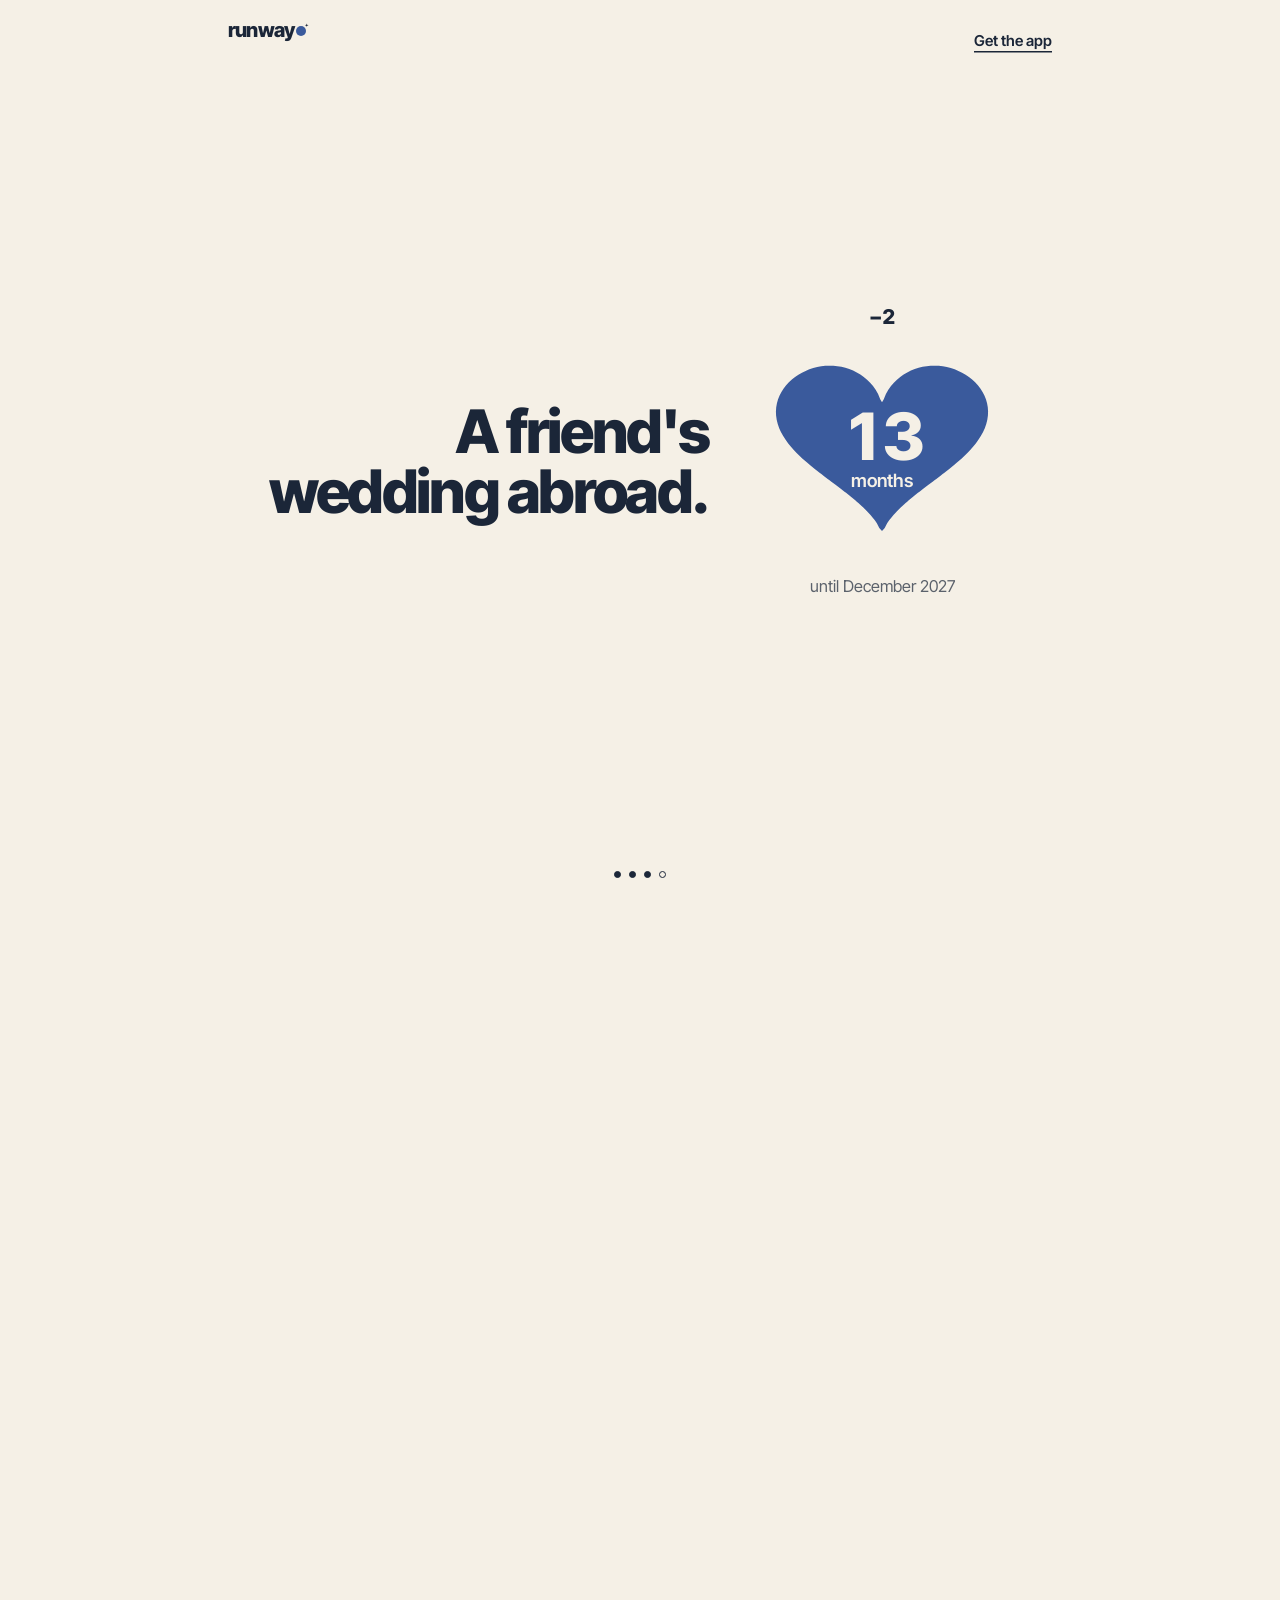
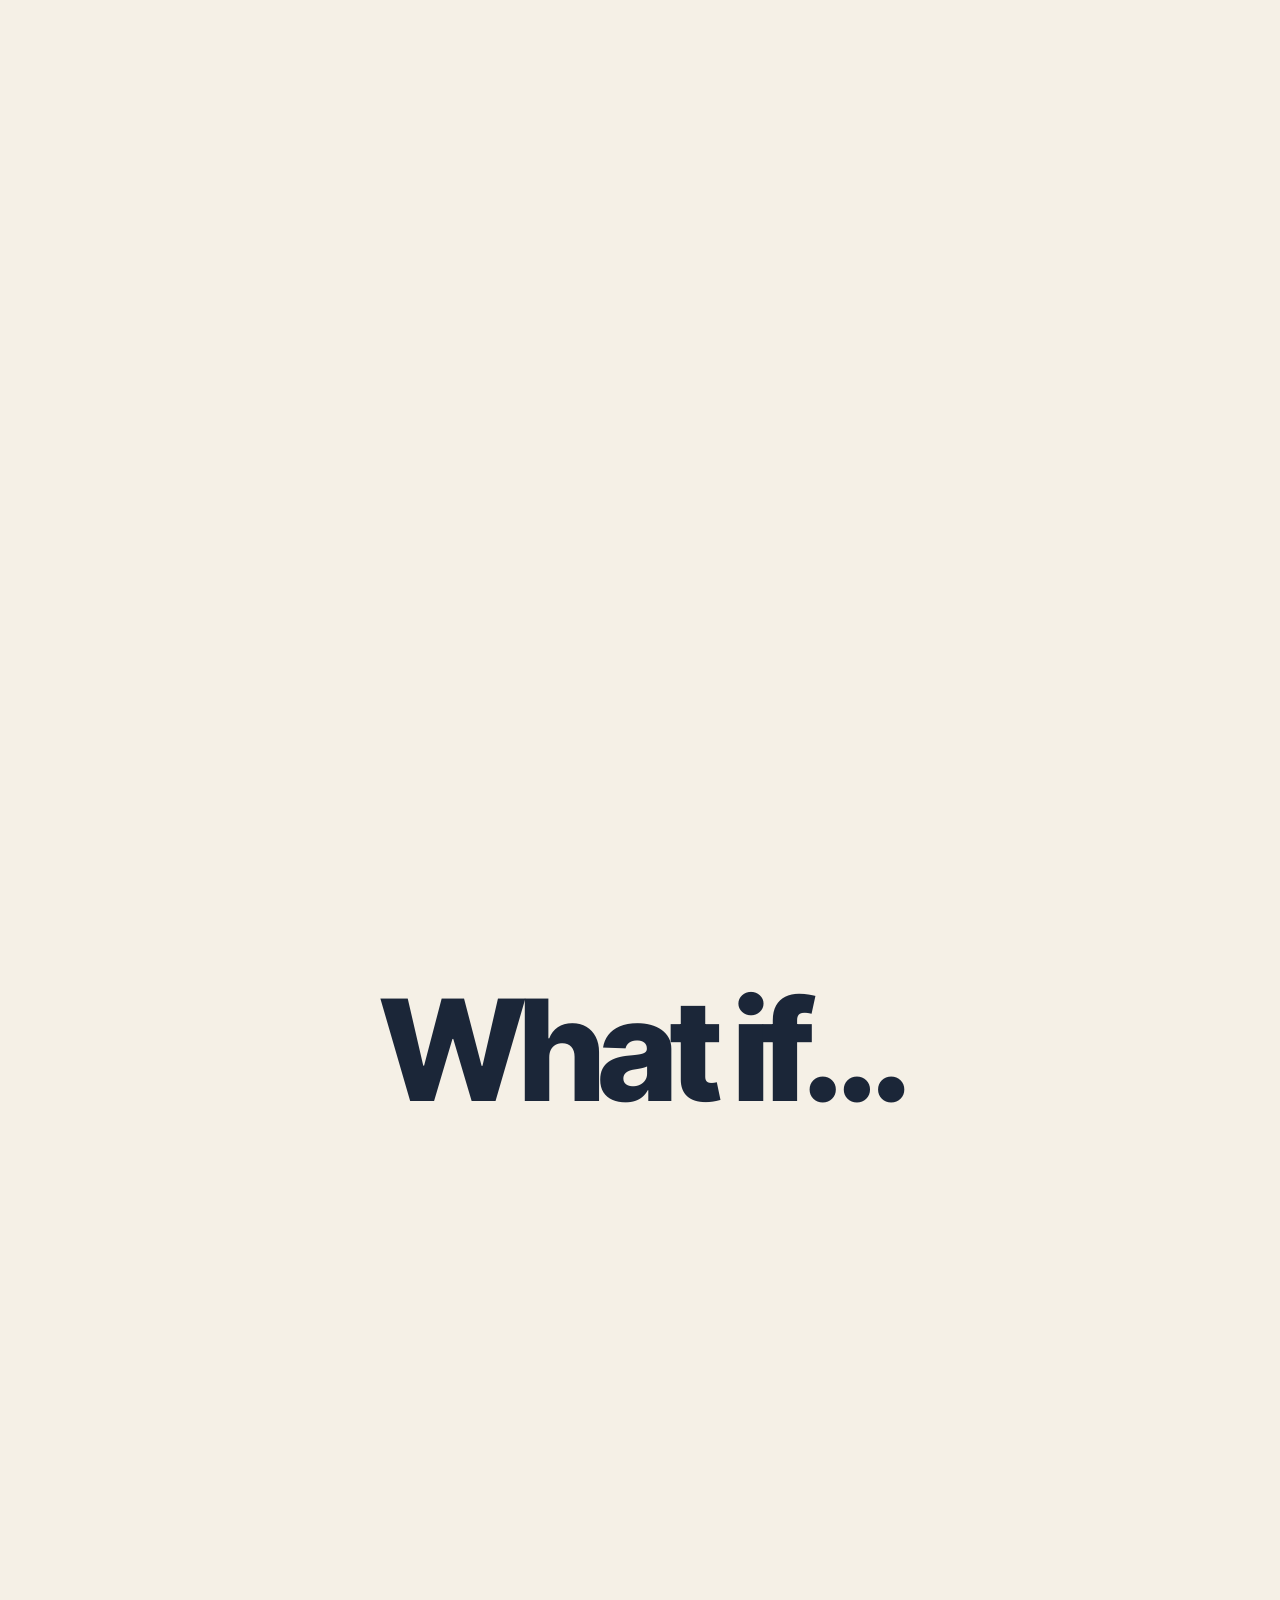
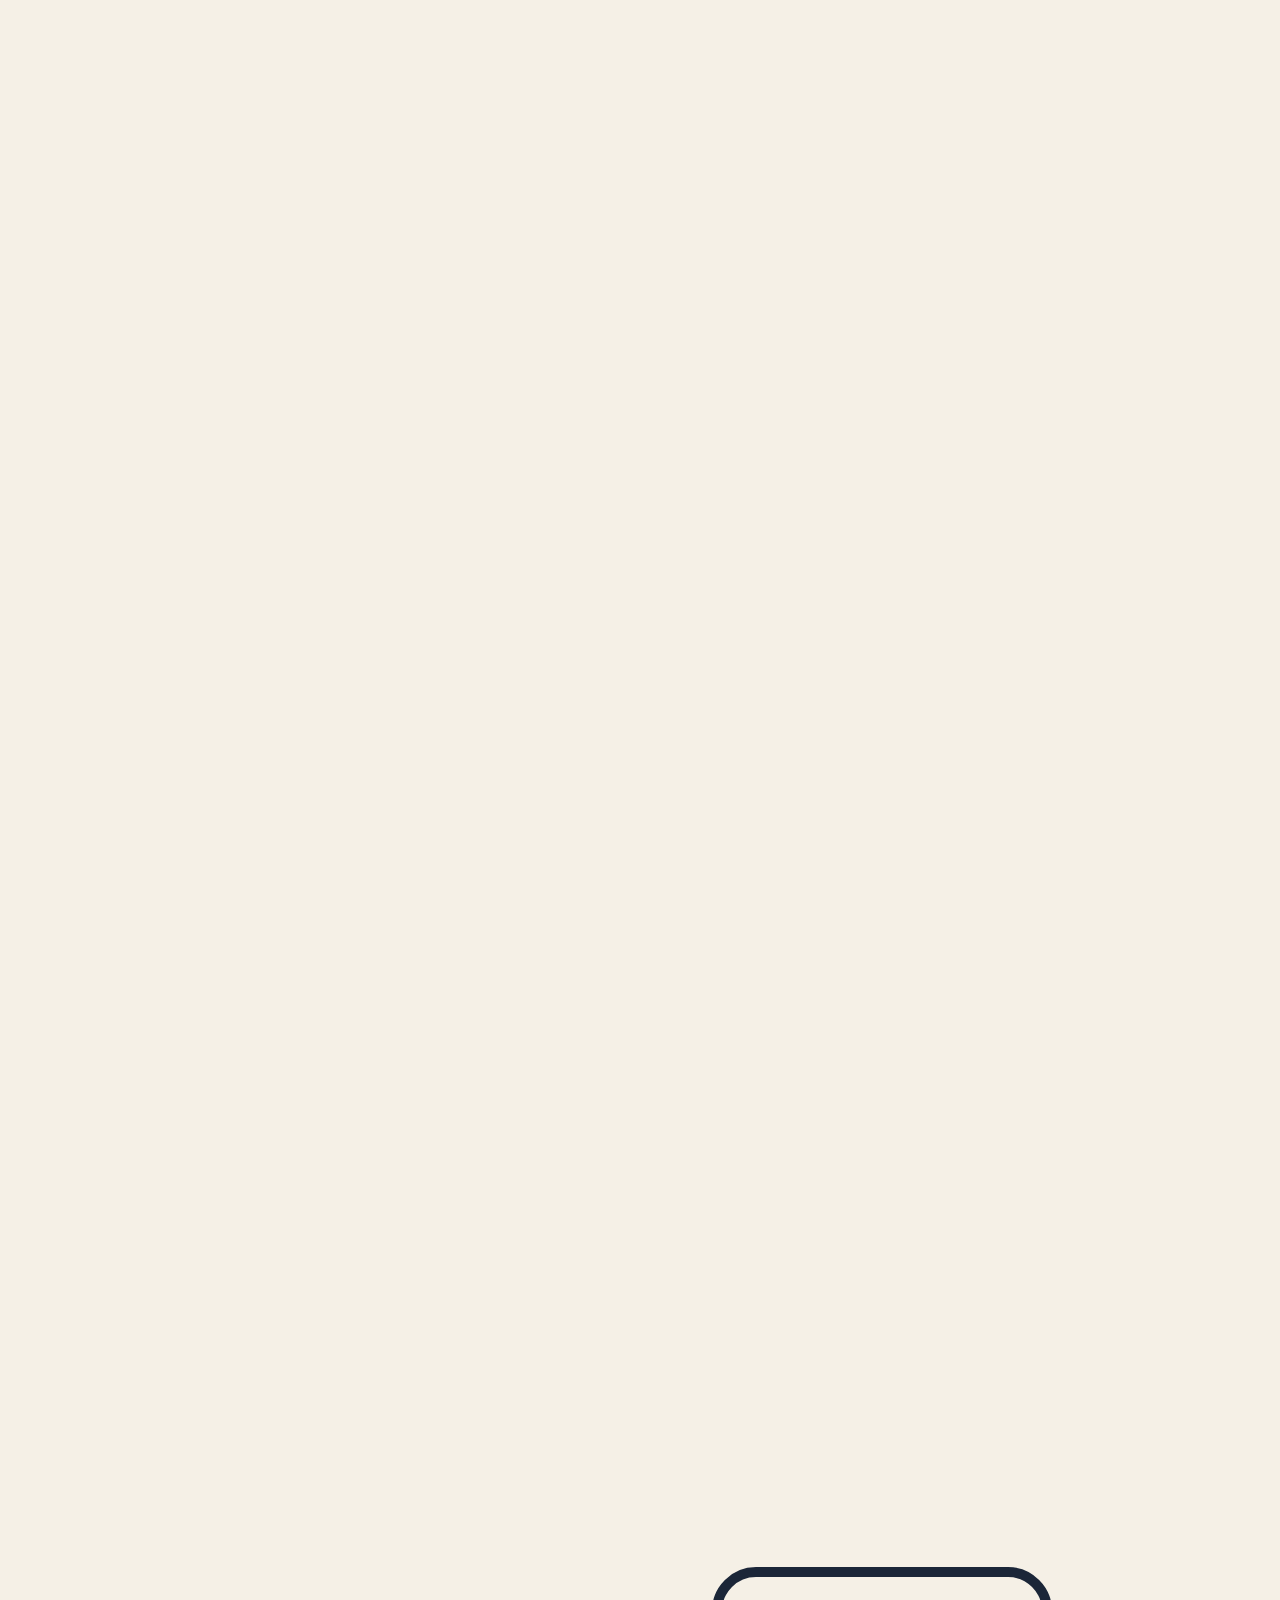
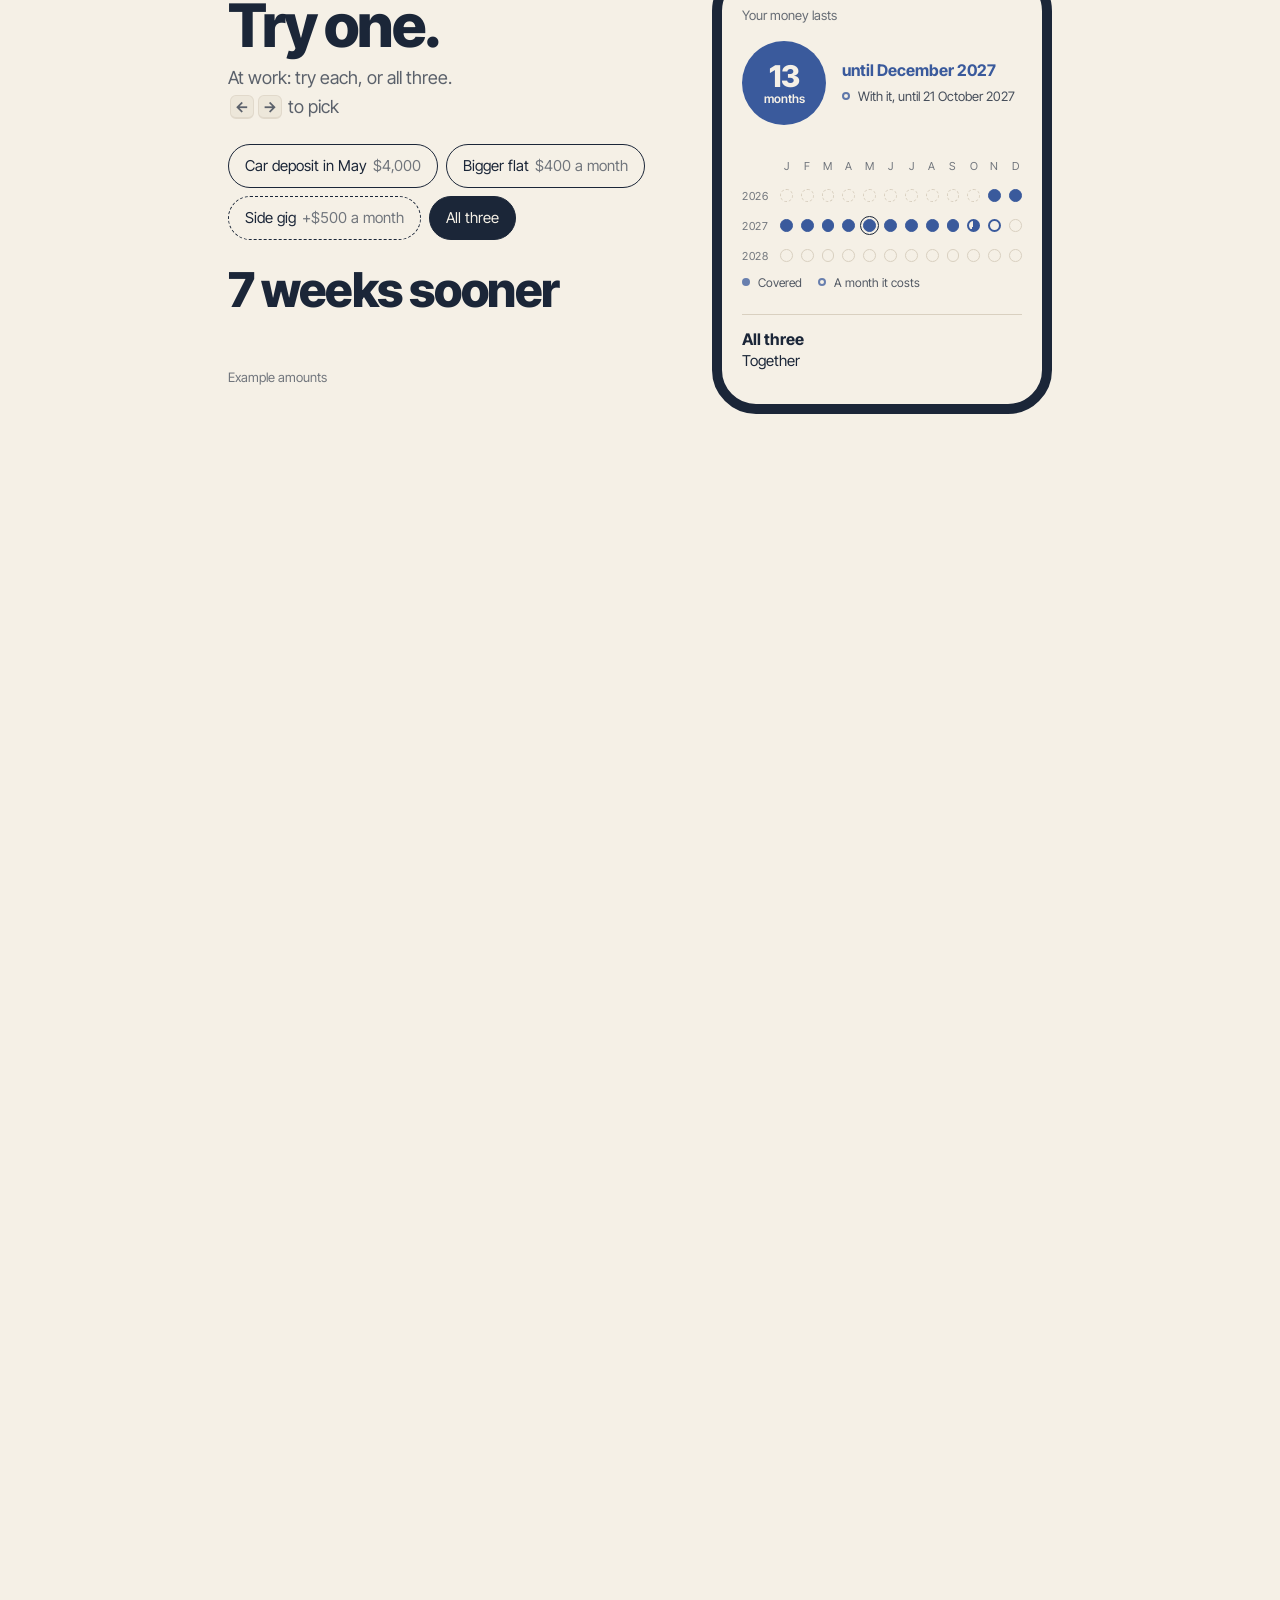
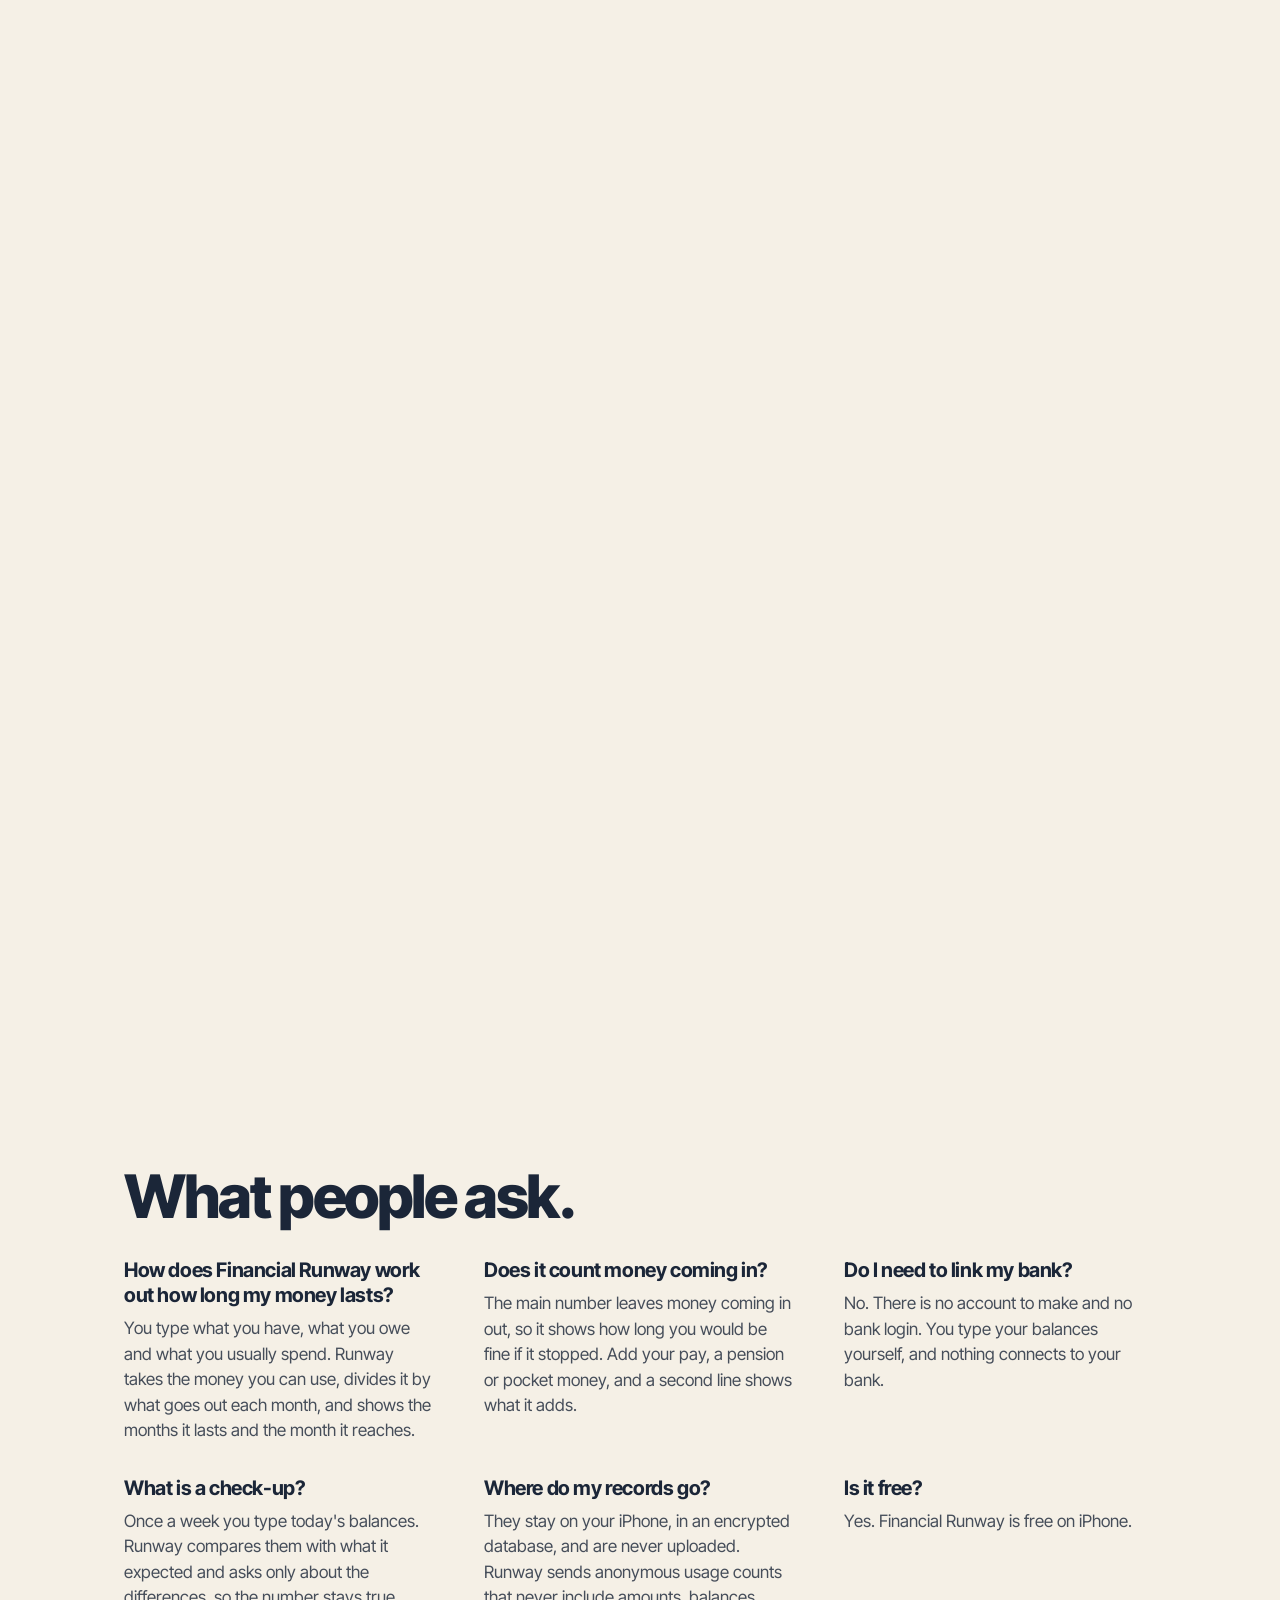
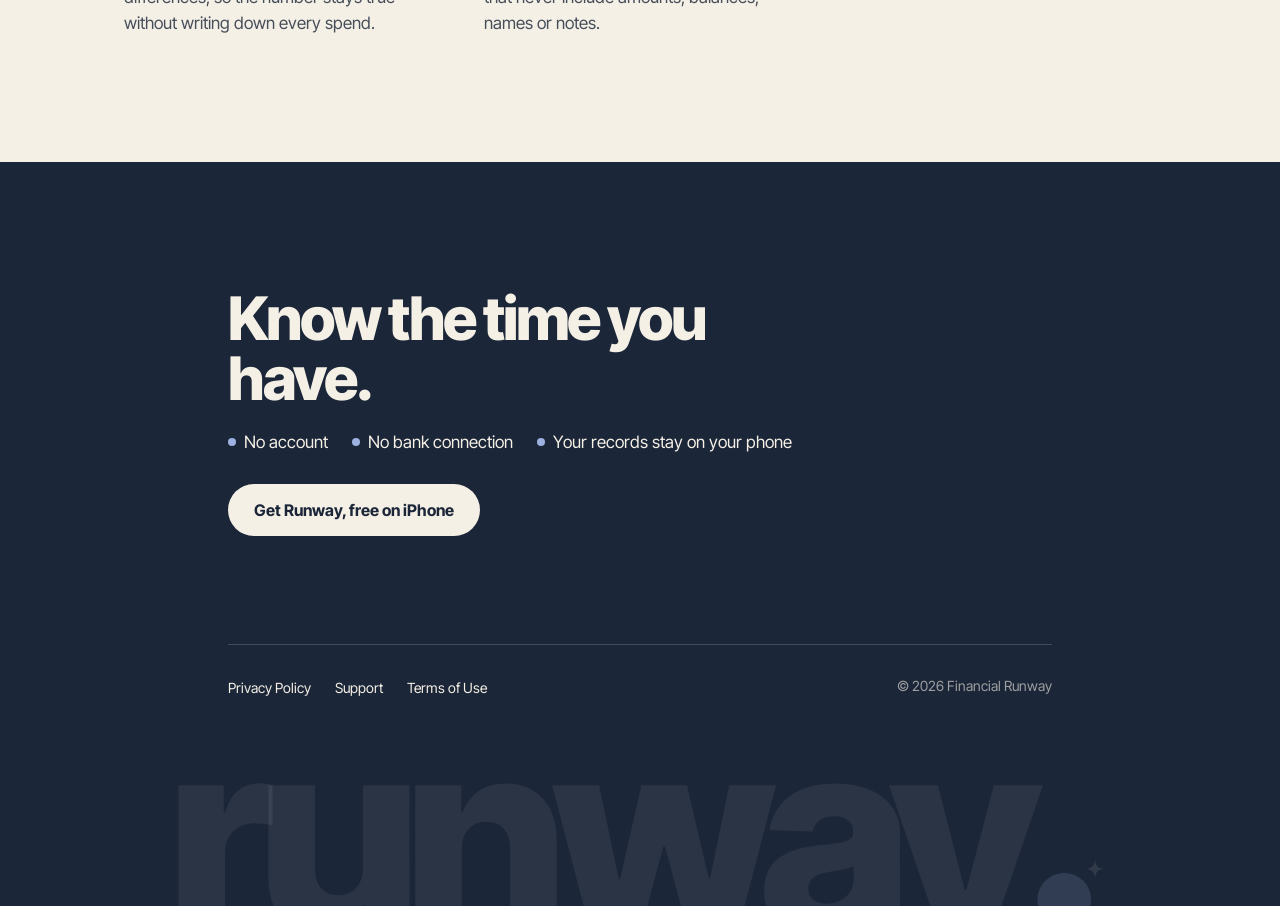
==== index.html @ a27694f2 "feat(site): the page ends on the questions people ask, then the way in "Two more things it does." re" ====
<!doctype html>
<html lang="en">
  <head>
    <meta charset="utf-8" />
    <meta name="viewport" content="width=device-width, initial-scale=1" />
    <title>Financial Runway: your money, counted in time</title>
    <meta
      name="description"
      content="Your money, counted in time: how many months it lasts from today, and the month it reaches. An iPhone app with no account and no bank connection."
    />
    <link rel="canonical" href="https://echoshihtw.github.io/runway-site/" />
    <meta property="og:type" content="website" />
    <meta property="og:site_name" content="Financial Runway" />
    <meta property="og:url" content="https://echoshihtw.github.io/runway-site/" />
    <meta property="og:title" content="Financial Runway: your money, counted in time" />
    <meta
      property="og:description"
      content="Your money, counted in time: how many months it lasts from today. Private, on your iPhone, with no account and no bank connection."
    />
    <meta property="og:image" content="https://echoshihtw.github.io/runway-site/assets/og.jpg" />
    <meta property="og:image:type" content="image/jpeg" />
    <meta property="og:image:width" content="1200" />
    <meta property="og:image:height" content="630" />
    <meta
      property="og:image:alt"
      content="Financial Runway: the headline Your money, counted in time, beside a phone showing the app&#39;s home, a blue circle reading 13 months with its star and a Check up button, rising out of a blue horizon."
    />
    <meta name="twitter:card" content="summary_large_image" />
    <meta name="apple-itunes-app" content="app-id=6778675088" />
    <meta name="theme-color" content="#F5F0E6" />
    <link rel="icon" type="image/svg+xml" href="assets/icon.svg" />
    <link rel="apple-touch-icon" href="assets/icon-180.png" />
    <link rel="preload" href="assets/fonts/InterTight.ttf" as="font" type="font/ttf" crossorigin />
    <script type="application/ld+json">
    {"@context":"https://schema.org","@type":"SoftwareApplication","name":"Financial Runway","operatingSystem":"iOS","applicationCategory":"FinanceApplication","description":"Your money, counted in time: how many months it lasts from today. No account and no bank connection.","url":"https://echoshihtw.github.io/runway-site/","downloadUrl":"https://apps.apple.com/app/id6778675088","offers":{"@type":"Offer","price":"0","priceCurrency":"USD"}}
    </script>
    <link rel="stylesheet" href="assets/home.css" />
    <script src="assets/home.js" defer></script>
  </head>
  <body>
<a class="skip" href="#main">Skip to content</a>
<a class="pin" id="pin" href="https://apps.apple.com/app/apple-store/id6778675088?pt=128981651&amp;ct=landing-pin&amp;mt=8" tabindex="-1" aria-hidden="true">Get the app</a>
<header class="top">
  <a class="brand" href="./" aria-label="Runway, home"><span>runway</span><svg class="mark" viewBox="0 0 30 32" aria-hidden="true"><circle cx="12" cy="20" r="10" fill="currentColor" class="mc"/><path transform="translate(19.62 4.74) scale(0.0764)" d="M50 0 C54 38 62 46 100 50 C62 54 54 62 50 100 C46 62 38 54 0 50 C38 46 46 38 50 0Z" class="ms"/></svg></a>
  <a class="get" href="https://apps.apple.com/app/apple-store/id6778675088?pt=128981651&amp;ct=landing-head&amp;mt=8">Get the app</a>
</header>
<main id="main">
<div class="story">
  <div class="stage" id="stage" aria-hidden="true">
    <div class="wrap" id="wrap">
      <div class="phone" id="phone"></div>
      <div class="bit tri" id="btri"></div><div class="bit sq" id="bsq"></div>
      <div class="solid"><div class="shape" id="shape"></div></div>
      <svg class="star" id="star" viewBox="0 0 100 100"><path d="M50 0 C54 38 62 46 100 50 C62 54 54 62 50 100 C46 62 38 54 0 50 C38 46 46 38 50 0Z" fill="#1B2638"/></svg>
      <div class="app cnum" id="cnum">13</div>
      <div class="app cline" id="cline"></div>
      <div class="app flash" id="flash"></div>
    </div>
  </div>

  <div class="dots" id="dots" aria-hidden="true"><i></i><i></i><i></i><i></i></div>
  <div class="trail" id="trail" aria-hidden="true"></div>
  <div class="steps">
    <section class="step" data-step="0"><div>
      <h1>Where are you in life?</h1>
      <p class="lead">Financial Runway counts how many months your money lasts. Pick where you are.</p>
      <div class="chips" id="chips" role="radiogroup" aria-label="Where are you in life?">
        <button class="on" data-life="0">Working</button><button data-life="1">Studying</button>
        <button data-life="2">Between jobs</button><button data-life="3">Retired</button>
      </div>
      <div class="hint">Scroll<span class="kb"> or press <kbd aria-label="Down">↓</kbd>,</span><span class="touch">,</span> and life happens<span class="touch"> ↓</span><span class="kb pick"><kbd aria-label="Left">←</kbd><kbd aria-label="Right">→</kbd> to pick</span></div>
    </div></section>
    <section class="step" data-step="1"><div>
      <h2 id="h1">Rent goes up.</h2>
      <p class="lead"><span class="delta" id="d1">−3 months</span><span class="vh" id="s1"></span></p>
    </div></section>
    <section class="step" data-step="2"><div>
      <h2 id="h2">You get a raise.</h2>
      <p class="lead"><span class="delta" id="d2">+4 months</span><span class="vh" id="s2"></span></p>
    </div></section>
    <section class="step" data-step="3"><div>
      <h2 id="h3">A friend's wedding abroad.</h2>
      <p class="lead"><span class="delta" id="d3">−2 months</span><span class="vh" id="s3"></span></p>
    </div></section>
    <section class="step" data-step="4"><div>
      <h2>Financial Runway keeps that number true.</h2>
      <p class="lead">A check-up a week. No account. No bank connection.</p>
    </div></section>
  </div>
</div>

<section class="beat" aria-label="Wait. What if?">
  <div class="hold"><p class="w1" id="w1" aria-hidden="true">Wait.</p><p class="w2" id="w2" aria-hidden="true">What if…</p></div>
</section>

<div class="planrun" id="planrun">
<section class="plan" aria-labelledby="plan-h">
  <div>
    <h2 id="plan-h">Try one.</h2>
    <p class="lead" id="planlead">At work: try each, or all three.</p>
    <div class="chips" id="goals" role="radiogroup" aria-label="Try a what-if"></div>
    <p class="change" id="change" aria-live="polite"></p>
    <p class="examples">Example amounts</p>
      </div>
  <div class="pphone">
    <div class="pk">Your money lasts</div>
    <div class="ptop"><div class="pcircle" id="pnum" aria-hidden="true"></div><div><div class="puntil" id="puntil"></div><div class="psecond" id="psecond"></div></div></div>
    <div class="planner" id="planner" aria-hidden="true"></div>
    <p class="vh" id="plansay"></p>
    <div class="key" aria-hidden="true"><span><i class="d"></i>Covered</span><span id="lmore" hidden><i></i>With it</span><span id="lused" hidden><i class="u"></i>A month it costs</span></div>
    <div class="prow" id="prow" aria-live="polite"></div>
  </div>
</section>
</div>

<section class="asks" aria-labelledby="asks-h">
  <h2 id="asks-h">What people ask.</h2>
  <div class="qas">
    <div class="qa"><h3>How does Financial Runway work out how long my money lasts?</h3><p>You type what you have, what you owe and what you usually spend. Runway takes the money you can use, divides it by what goes out each month, and shows the months it lasts and the month it reaches.</p></div>
    <div class="qa"><h3>Does it count money coming in?</h3><p>The main number leaves money coming in out, so it shows how long you would be fine if it stopped. Add your pay, a pension or pocket money, and a second line shows what it adds.</p></div>
    <div class="qa"><h3>Do I need to link my bank?</h3><p>No. There is no account to make and no bank login. You type your balances yourself, and nothing connects to your bank.</p></div>
    <div class="qa"><h3>What is a check-up?</h3><p>Once a week you type today's balances. Runway compares them with what it expected and asks only about the differences, so the number stays true without writing down every spend.</p></div>
    <div class="qa"><h3>Where do my records go?</h3><p>They stay on your iPhone, in an encrypted database, and are never uploaded. Runway sends anonymous usage counts that never include amounts, balances, names or notes.</p></div>
    <div class="qa"><h3>Is it free?</h3><p>Yes. Financial Runway is free on iPhone.</p></div>
  </div>
</section>

</main>

<footer class="foot">
  <div class="in">
    <h2>Know the time you have.</h2>
    <ul class="promise" aria-label="Privacy">
      <li>No account</li><li>No bank connection</li><li>Your records stay on your phone</li>
    </ul>
    <a class="cta" href="https://apps.apple.com/app/apple-store/id6778675088?pt=128981651&amp;ct=landing-foot&amp;mt=8">Get Runway, free on iPhone</a>
    <div class="small">
      <nav aria-label="More"><ul>
        <li><a href="privacy/">Privacy Policy</a></li>
        <li><a href="support/">Support</a></li>
        <li><a href="https://www.apple.com/legal/internet-services/itunes/dev/stdeula/">Terms of Use</a></li>
      </ul></nav>
      <span>© 2026 Financial Runway</span>
    </div>
  </div>
  <div class="water" aria-hidden="true"><span>runway</span><svg class="mark" viewBox="0 0 30 32" aria-hidden="true"><circle cx="12" cy="20" r="10" fill="currentColor" class="mc"/><path transform="translate(19.62 4.74) scale(0.0764)" d="M50 0 C54 38 62 46 100 50 C62 54 54 62 50 100 C46 62 38 54 0 50 C38 46 46 38 50 0Z" class="ms"/></svg></div>
</footer>
  </body>
</html>
---- assets/home.css ----
@font-face{font-family:"Inter Tight";src:url("fonts/InterTight.ttf") format("truetype");font-weight:100 900;font-display:swap}
:root{--s1:8px;--s2:12px;--s3:16px;--s4:24px;--s5:32px;--s6:48px;--s7:64px;--s8:96px;--paper:#f5f0e6;--card:#ebe4d6;--line:#d9d0c0;--ink:#1b2638;--runway:#3a5a9c;--soft:#cdd6e8;--ease:cubic-bezier(.6,0,.2,1)}
*{box-sizing:border-box}
html{}
body{margin:0;background:var(--paper);color:var(--ink);font-family:"Inter Tight",Inter,system-ui,sans-serif;overflow-x:hidden}
.story{position:relative}
.stage{position:sticky;top:0;height:100vh;display:grid;place-items:center;pointer-events:none;z-index:1}
.wrap{position:relative;width:min(70vw,340px);aspect-ratio:1;container-type:inline-size}
/* Classic: the app's flat circle, one colour */
.solid{position:absolute;inset:0}
.shape{position:absolute;inset:18%;--c:rgb(58,90,156);background:var(--c)}
.bit{position:absolute;opacity:0;pointer-events:none;width:16%;aspect-ratio:1}
.bit.tri{background:var(--ink);clip-path:polygon(0 0,100% 0,50% 87%)}
.bit.sq{background:var(--soft)}
.star{position:absolute;width:19.1%;aspect-ratio:1;left:68.7%;top:5.8%;opacity:0}
.phone{position:absolute;inset:-26% 6%;border:3cqw solid var(--ink);border-radius:13cqw;opacity:0}
.wrap.tap .shape{transition:clip-path .7s var(--ease)}
.step[data-step="4"]{height:200vh;align-items:flex-start;justify-content:center;text-align:center;padding:0 24px}
.flash{left:0;right:0;text-align:center;font-weight:800;font-size:6cqw;font-variant-numeric:tabular-nums}
/* the app's home, inside the phone */
.app{position:absolute}
.cnum{display:flex;flex-direction:column;align-items:center;justify-content:center;line-height:1;color:var(--paper);font-weight:800;letter-spacing:-.05em;font-variant-numeric:tabular-nums}
.cline{left:0;right:0;text-align:center;font-size:4.8cqw;color:var(--ink)}
.cnum .cn{font-weight:inherit;line-height:1}
.cnum small{font-size:.28em;font-weight:600;letter-spacing:0;margin-top:.1em}
.cline span{white-space:nowrap;opacity:.7}
.steps{position:relative;z-index:2;margin-top:-100vh}
.step{height:100vh;display:flex;align-items:flex-start;padding:12vh 24px 0;pointer-events:none}
.step>div{pointer-events:auto;max-width:420px;position:sticky;top:max(12vh,88px)}
.step[data-step="4"]>div{max-width:560px;top:6vh}
h1,h2{font-size:clamp(32px,6vw,60px);letter-spacing:-.04em;line-height:1;margin:0 0 var(--s2);font-weight:800}
.lead{font-size:18px;opacity:.7;margin:0 0 var(--s4)}
.dots{position:fixed;left:50%;bottom:22px;transform:translateX(-50%);display:flex;gap:var(--s1);z-index:4;pointer-events:none}
.dots i{width:7px;height:7px;border-radius:50%;border:1.5px solid var(--ink);transition:background .2s}
.dots i.on{background:var(--ink)}
.vh{position:absolute;width:1px;height:1px;overflow:hidden;clip:rect(0 0 0 0);white-space:nowrap}
.chips{display:flex;gap:var(--s1);flex-wrap:wrap}
.chips button{border:1.5px solid var(--ink);background:var(--paper);border-radius:99px;min-height:44px;padding:10px 16px;font:inherit;font-size:15px;cursor:pointer;color:var(--ink);transition:background .2s,color .2s}
.chips button.on{background:var(--ink);color:var(--paper)}
.stateword{display:block;font-style:normal;font-weight:600;margin-top:var(--s1);opacity:.85}
/* one clear focus ring for every control, seen only with the keyboard */
:focus-visible{outline:3px solid var(--runway);outline-offset:3px;border-radius:99px}
.hint{margin-top:var(--s4);font-size:14px;opacity:.75;animation:bob 1.6s ease-in-out infinite}
@keyframes bob{50%{transform:translateY(5px)}}
.delta{position:absolute;width:1px;height:1px;overflow:hidden;clip:rect(0 0 0 0);white-space:nowrap}
@media (min-width:800px){
  /* frame = words 420 + gap 64 + shape 340 */
  :root{--edge:max(24px,calc((100vw - 824px)/2))}
  .step{padding-left:var(--edge)}
  .step:not([data-step="4"])>div{max-width:min(420px,calc(100vw - 2*var(--edge) - 404px));top:calc(50vh - 90px)}
  .step[data-step="0"]>div{top:calc(50vh - 150px)}
  /* the moments point at the shape: their last letters sit one frame gap from it */
  .step[data-step="1"]>div,.step[data-step="2"]>div,.step[data-step="3"]>div{text-align:right;width:min(481px,calc(100vw - 2*var(--edge) - 343px));max-width:none} /* 481 = 420 + the shape's 18% inset of 340 */
  .stage{justify-content:end;padding-right:var(--edge)}
}
@media (max-width:799px) and (max-height:599px){.step .lead,.hint,.dots{display:none}}
@media (max-width:799px){.wrap{width:60vw}.step{padding-top:0}.step>div{top:max(6vh,72px)}}
/* after the story */
.asks{position:relative;z-index:3;background:var(--paper);padding:14vh 24px;max-width:1080px;margin:0 auto}
.qas{display:grid;grid-template-columns:repeat(auto-fit,minmax(300px,1fr));gap:var(--s5) var(--s6);margin-top:var(--s5)}
.qa h3{margin:0 0 var(--s1);font-size:20px;letter-spacing:-.02em;line-height:1.25}
.qa p{margin:0;font-size:17px;line-height:1.5;opacity:.8}
.cta{display:inline-block;margin-top:var(--s5);background:var(--ink);color:var(--paper);padding:16px 26px;border-radius:99px;text-decoration:none;font-weight:700}
.quiet{margin-top:var(--s7);font-size:15px;opacity:.7;max-width:520px}

/* the beat before Plan: one held pause, driven by scroll */
.beat{position:relative;z-index:3;height:260vh;background:var(--paper)}
.beat .hold{position:sticky;top:0;height:100vh;display:grid;place-items:center;overflow:hidden}
.beat p{grid-area:1/1;margin:0;font-weight:800;letter-spacing:-.05em;line-height:.9;text-align:center;font-size:clamp(72px,18vw,240px)}
.beat .w2{font-size:clamp(48px,11vw,150px)}
.examples{margin:var(--s2) 0 0;font-size:13px;opacity:.6}
.change{margin-top:var(--s4);min-height:1.2em;font-size:clamp(32px,6vw,48px);font-weight:800;letter-spacing:-.03em;line-height:1.1}
/* the Plan scene stays put for three screens of scroll, one per what-if */
.planrun{position:relative;z-index:3;background:var(--paper)}
.planrun.auto{height:500vh} /* about one screen of scroll per what-if */
.planrun.auto .plan{position:sticky;top:0;height:100vh;min-height:0;padding-top:var(--s3);padding-bottom:var(--s3);align-content:center;row-gap:var(--s4)}
@media (max-width:799px){.planrun.auto .plan{align-content:start}}
/* Plan scene: try a what-if, see the date and what is left after */
.plan{position:relative;z-index:3;background:var(--paper);min-height:100vh;padding:12vh 24px;display:grid;grid-template-columns:minmax(0,1fr);gap:var(--s5);align-items:center;justify-content:center}
@media (min-width:800px){.plan{grid-template-columns:minmax(0,420px) 340px;column-gap:var(--s7)}}
.plan h2{margin-bottom:var(--s2)}
.plan .chips{margin-top:var(--s3)}
.plan .chips button.earn{border-style:dashed}
.goalprice{opacity:.6;margin-left:6px;font-variant-numeric:tabular-nums}
.chips button.on .goalprice{opacity:.75}
.pphone{width:min(100%,340px);border:10px solid var(--ink);border-radius:44px;padding:30px 20px 34px;justify-self:center;display:flex;flex-direction:column;background:var(--paper)}

.pk{font-size:13px;opacity:.65}
.ptop{display:flex;align-items:center;gap:16px;margin-top:18px}
.pcircle{flex:none;width:84px;aspect-ratio:1;border-radius:50%;display:flex;flex-direction:column;align-items:center;justify-content:center;color:var(--paper);font-weight:800;font-size:30px;line-height:1;background:var(--runway)}
.pcircle small{font-size:12px;font-weight:600;margin-top:2px}
.puntil{font-size:16px;color:var(--runway);font-weight:700;white-space:nowrap}
.psecond{display:flex;align-items:center;gap:var(--s1);font-size:13px;margin-top:var(--s1);min-height:1.3em;opacity:0;transition:opacity .4s;white-space:nowrap}.psecond.on{opacity:.8}
.psecond .nbw{font-weight:inherit;white-space:nowrap}
.psecond i,.key i{flex:none;width:8px;height:8px;border-radius:50%;background:var(--soft)}
/* the year planner: a year margin, month letters once, one circle per month */
.planner{margin-top:34px;display:grid;grid-template-columns:30px repeat(12,minmax(0,1fr));column-gap:var(--s1);row-gap:var(--s3);align-items:center}
.planner .l,.planner .y{font-size:11px;letter-spacing:.06em;opacity:.6;text-align:center}
.planner .y{text-align:left}
.m{width:100%;max-width:18px;aspect-ratio:1;justify-self:center;border-radius:50%;box-sizing:border-box;border:1px solid var(--line);transition:background .35s var(--ease),border-color .35s}
.m.past{border:1px dashed var(--line)}
.m.have{background:var(--runway);border-color:var(--runway)}
.m.more{background:var(--soft);border-color:var(--soft)}
.more-cap{grid-column:2/-1;font-size:12px;opacity:.75}
.m.part{border:2px solid var(--runway);background:conic-gradient(var(--runway) calc(var(--p)*360deg),transparent 0)}
.m.partmore{background:conic-gradient(var(--runway) calc(var(--p)*360deg),var(--soft) 0);border-color:var(--soft)}
.m.lost{background:none;border:2px solid var(--runway)}
.key .u{background:none;border:2px solid var(--runway);box-sizing:border-box}
.m.goal{outline:1.5px solid var(--ink);outline-offset:2px}
.key{display:flex;flex-wrap:wrap;gap:var(--s1) var(--s3);margin-top:var(--s2);font-size:12px;opacity:.75}
.key span{display:flex;align-items:center;gap:var(--s1)}.key span[hidden]{display:none}
.key .d{background:var(--runway)}
.psecond i.u{background:none;border:2px solid var(--runway);box-sizing:border-box}.key .p{background:none;border:1px dashed var(--line)}
.prow{margin-top:var(--s4);padding-top:14px;border-top:1px solid var(--line);display:flex;gap:var(--s1);align-items:baseline;min-height:3.4em}
.prow .r{flex:none;width:10px;height:10px;border-radius:50%;outline:1.5px solid var(--ink);outline-offset:1px;transform:translateY(-1px)}
.prow b{display:block;font-size:16px}
.prow span{display:block;font-size:15px;margin-top:2px}
.prow .need{color:var(--ink);opacity:.8}
@media (max-width:360px){.pphone{padding:26px 14px 30px}.pcircle{width:64px;font-size:24px}.pcircle small{font-size:11px}.ptop{gap:12px}.puntil{font-size:13px}.psecond{font-size:12px;white-space:normal}}

/* header: the mark and the name, out of the way; it scrolls off with the first screen */
.top{position:absolute;top:0;left:0;right:0;z-index:5;display:flex;align-items:center;justify-content:space-between;padding:18px var(--edge,24px)}
.brand{display:flex;align-items:baseline;gap:1px;min-height:44px;color:var(--ink);text-decoration:none;font-weight:800;font-size:20px;letter-spacing:-.04em}
.mark{width:26px;height:28px}
.brand .mark{width:15px;height:16px}.mark .mc{color:var(--runway)}.mark .ms{fill:var(--ink)}
.get{color:var(--ink);font-weight:600;font-size:15px;text-decoration:none;display:inline-flex;align-items:center;min-height:44px;background:linear-gradient(currentColor,currentColor) 0 calc(100% - 10px)/100% 1.5px no-repeat}
/* keyboard keys show only where there is a keyboard and a fine pointer */
.kb{display:none}.hint .pick,.lead .pick{margin-top:var(--s1)}
@media (hover:hover) and (pointer:fine){.kb{display:inline}.kb.pick{display:block}.touch{display:none}}
kbd{font-family:inherit;font-size:15px;font-weight:700;line-height:1;color:var(--ink);min-width:24px;height:24px;display:inline-grid;place-items:center;border:1px solid var(--line);border-bottom-width:2px;border-radius:6px;background:var(--card);margin:0 2px;vertical-align:middle;position:relative;top:-1px}
.trail{position:fixed;z-index:3;transform:translateY(-50%);pointer-events:none;opacity:0}
.trail h2{margin:0}
.pin{position:fixed;right:24px;bottom:24px;z-index:6;display:inline-flex;align-items:center;min-height:44px;padding:0 20px;border-radius:99px;background:var(--ink);color:var(--paper);font-weight:700;text-decoration:none;
  opacity:0;transform:translateY(16px);pointer-events:none;transition:opacity .35s var(--ease),transform .35s var(--ease)}
.pin.on{opacity:1;transform:none;pointer-events:auto}
.skip{position:absolute;left:-999px;top:8px;z-index:9;background:var(--ink);color:var(--paper);padding:10px 14px;border-radius:8px}
.skip:focus{left:16px}
/* footer: the promise, the way in, the small print, and the name as a watermark */
.foot{position:relative;z-index:3;background:var(--ink);color:var(--paper);padding:14vh 24px 0;overflow:hidden}
.foot .in{max-width:824px;margin:0 auto}
.foot h2{color:var(--paper);max-width:12ch}
.promise{list-style:none;padding:0;margin:var(--s4) 0 0;display:flex;flex-wrap:wrap;gap:var(--s1) var(--s4);font-size:17px}
.promise li{display:flex;align-items:center;gap:var(--s1)}
.promise li::before{content:"";width:8px;height:8px;border-radius:50%;background:#9DB2E0}
.foot .cta{background:var(--paper);color:var(--ink);margin-top:var(--s5)}
.small{display:flex;flex-wrap:wrap;justify-content:space-between;gap:var(--s3);margin-top:12vh;padding:20px 0;border-top:1px solid rgba(245,240,230,.18);font-size:14px}
.small ul{list-style:none;display:flex;flex-wrap:wrap;gap:var(--s1) var(--s4);margin:0;padding:0}
.small a{color:var(--paper);text-decoration:none;display:inline-block;padding:14px 0;min-height:44px;box-sizing:border-box}
.small a:hover{text-decoration:underline}
.small span{opacity:.6;padding:12px 0}
.water{display:flex;align-items:baseline;justify-content:center;gap:0;margin:0 0 -2.6vw;color:rgba(245,240,230,.07);font-weight:800;letter-spacing:-.06em;line-height:.78;font-size:clamp(72px,21vw,280px);user-select:none;pointer-events:none}
.water .mark{width:.3em;height:.32em;flex:none;margin-left:.02em}.water .mark .mc{color:rgba(157,178,224,.16)}.water .mark .ms{fill:rgba(245,240,230,.1)}
.foot :focus-visible{outline-color:#9DB2E0}
@media (prefers-reduced-motion:reduce){*{transition:none!important;animation:none!important}}
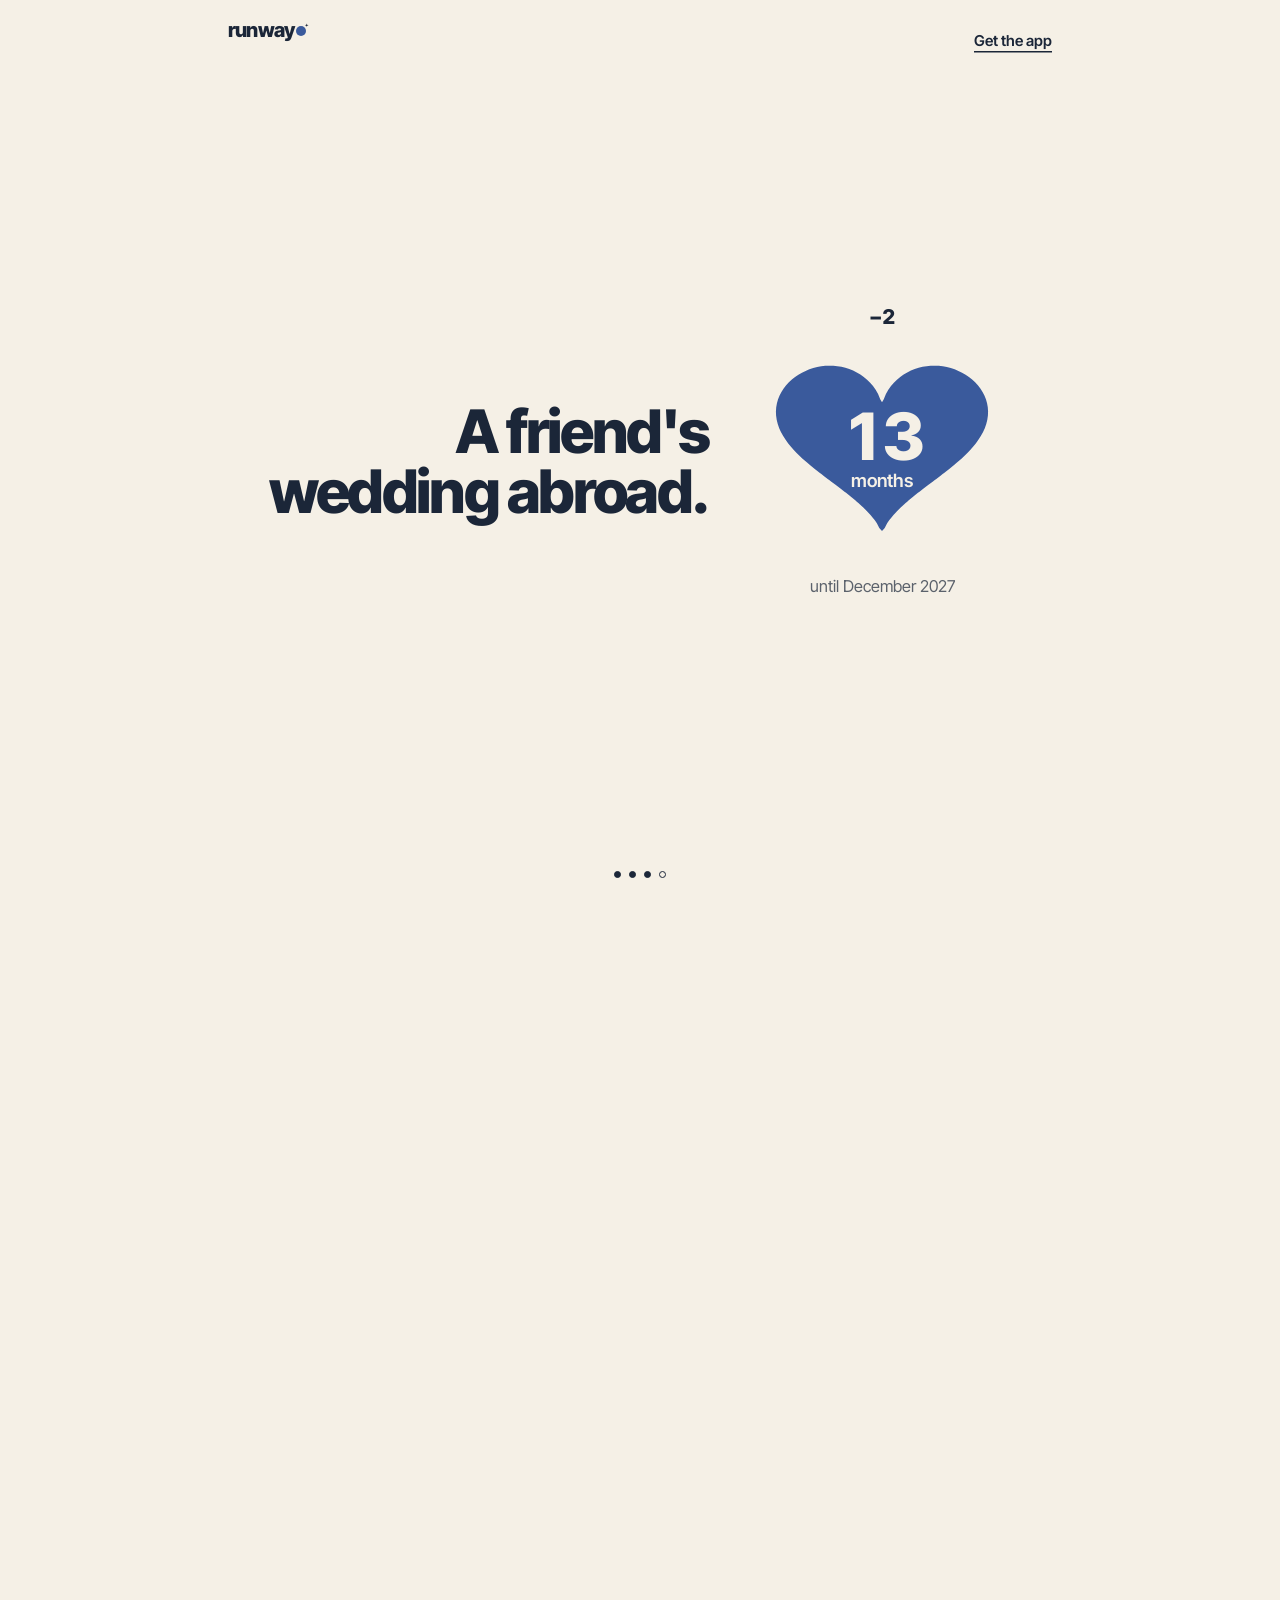
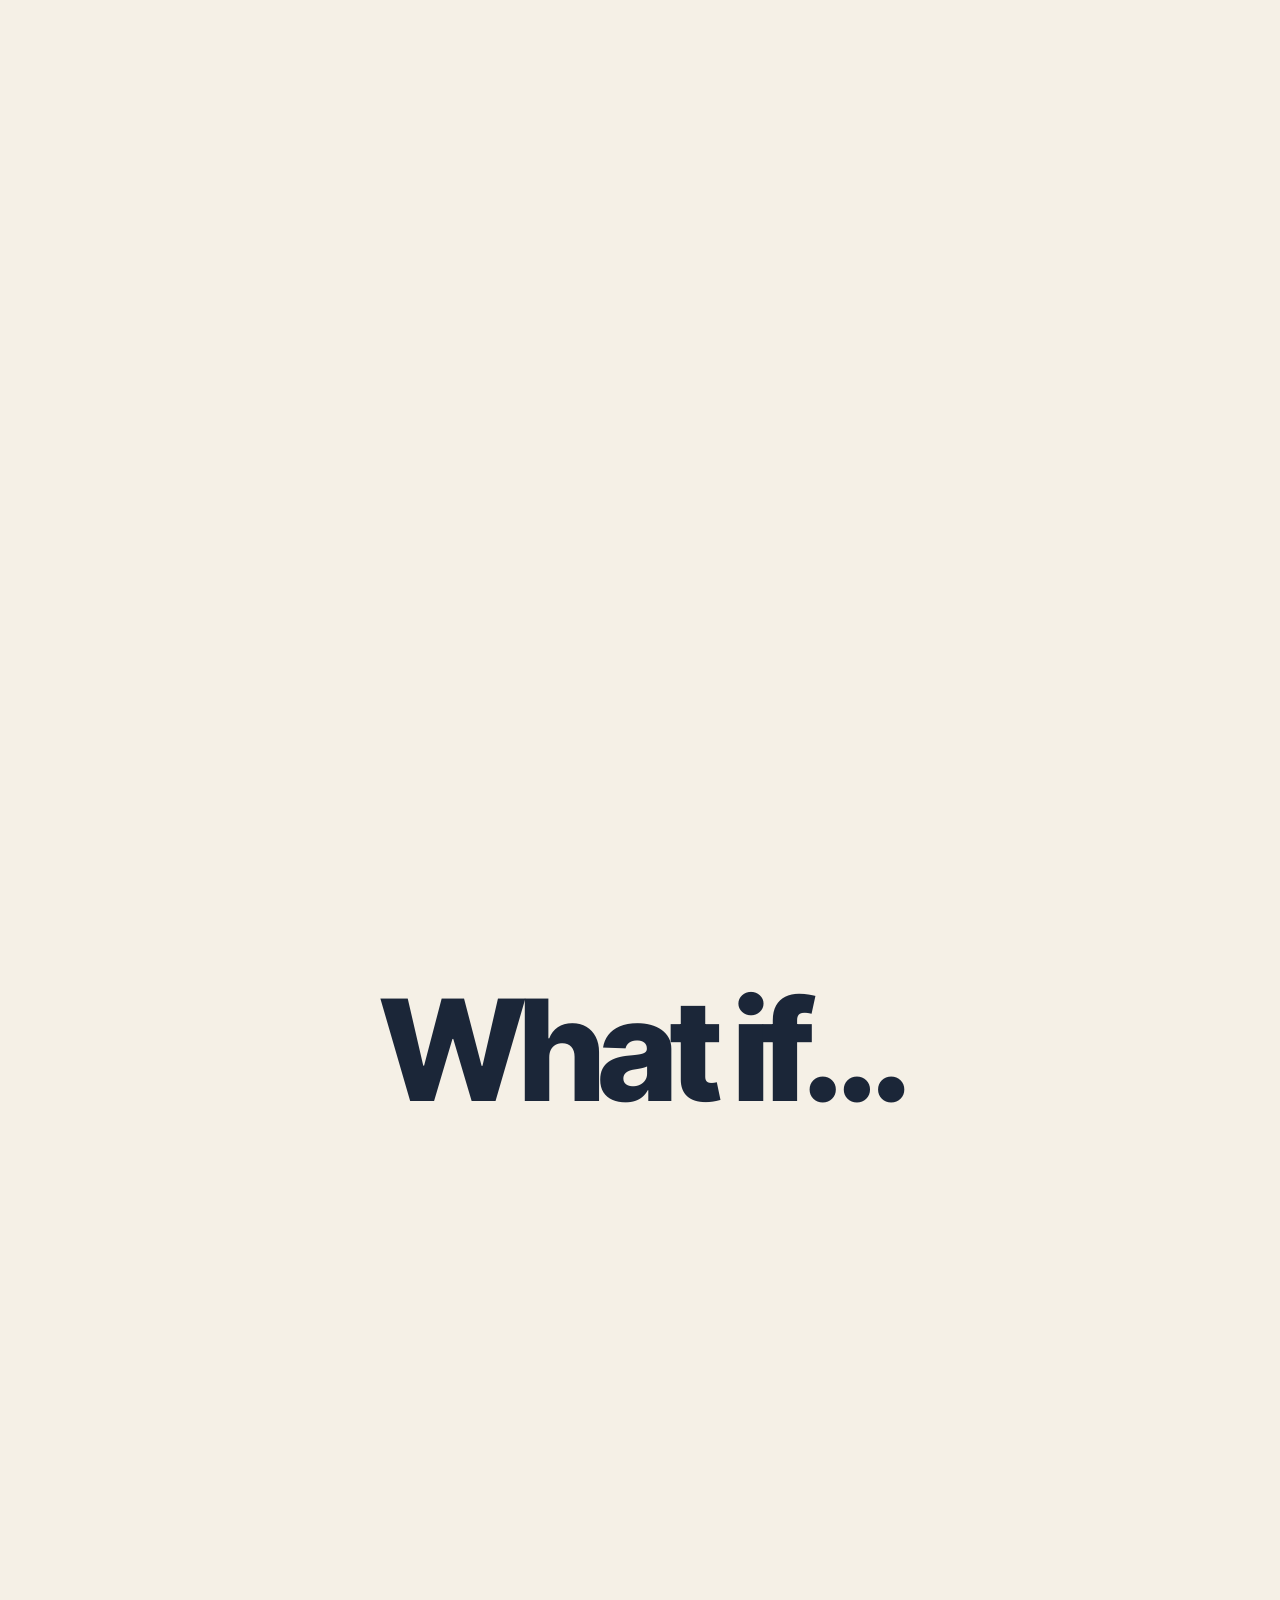
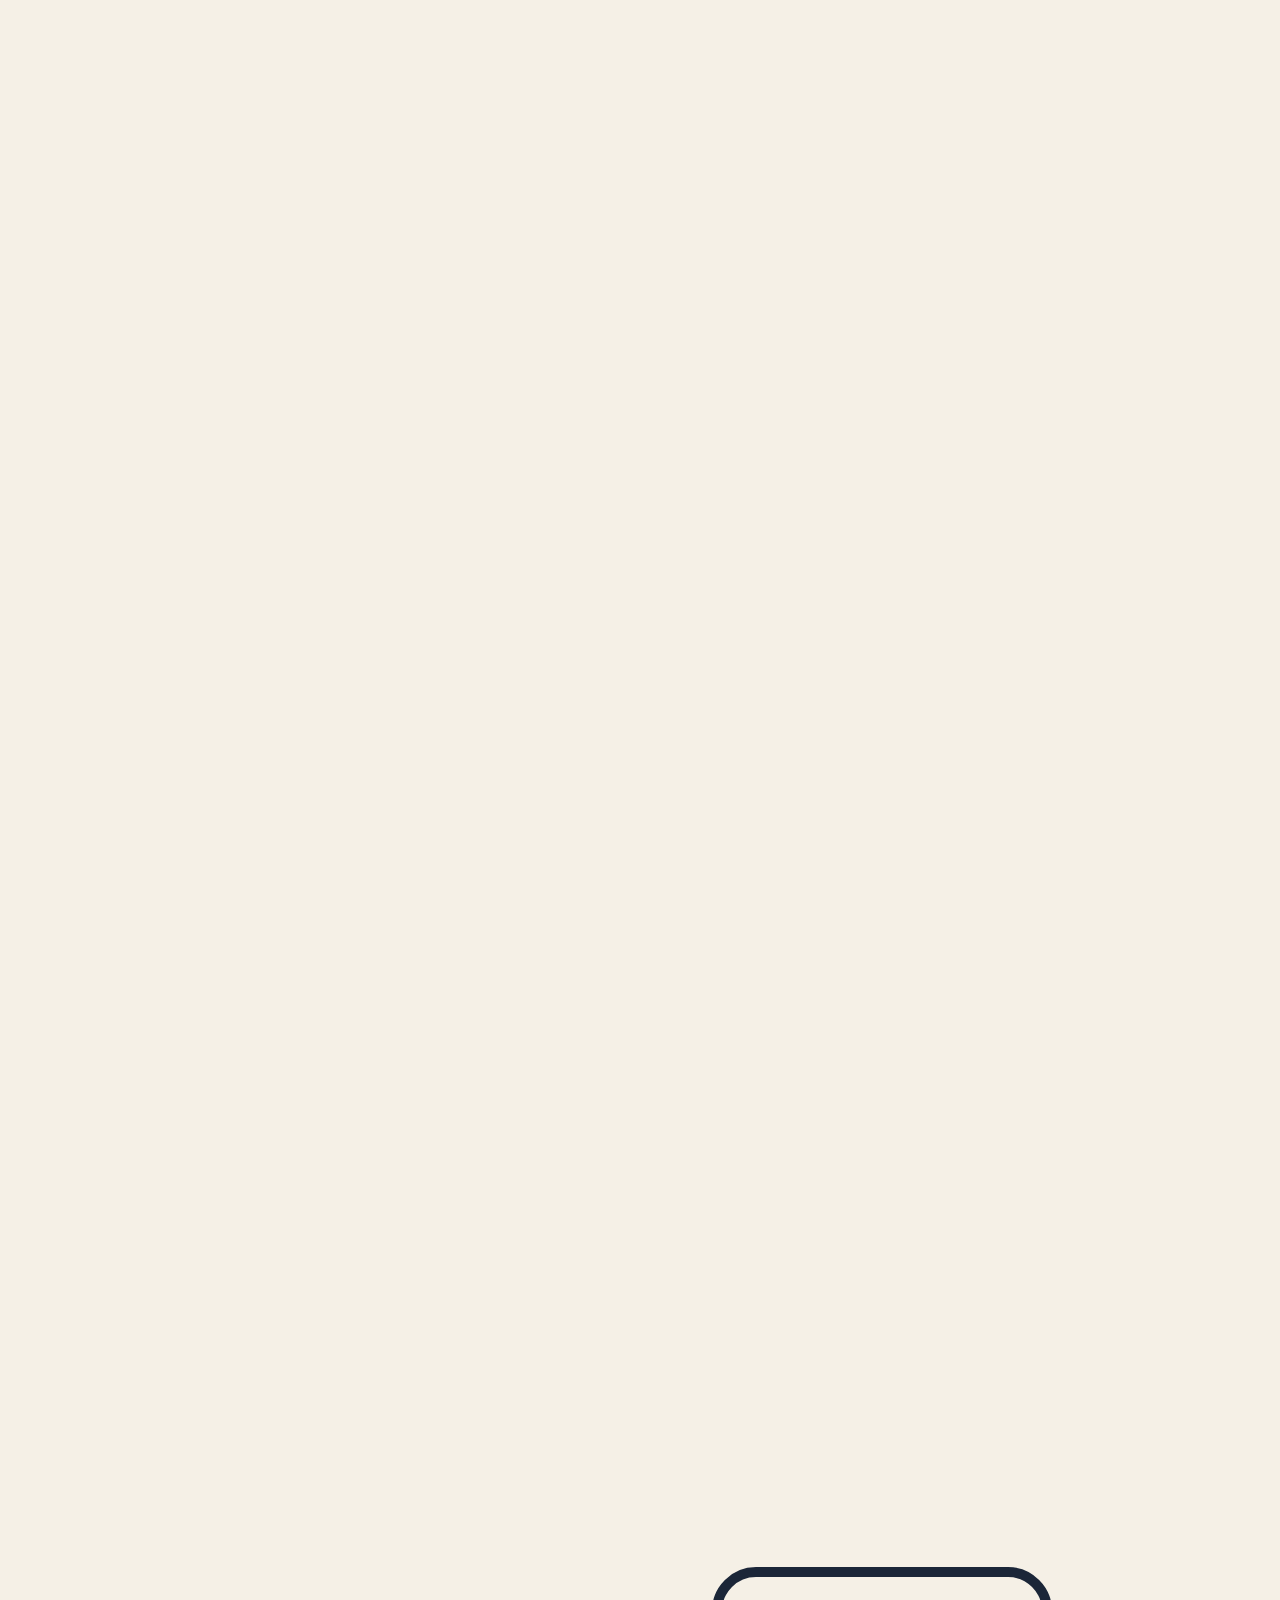
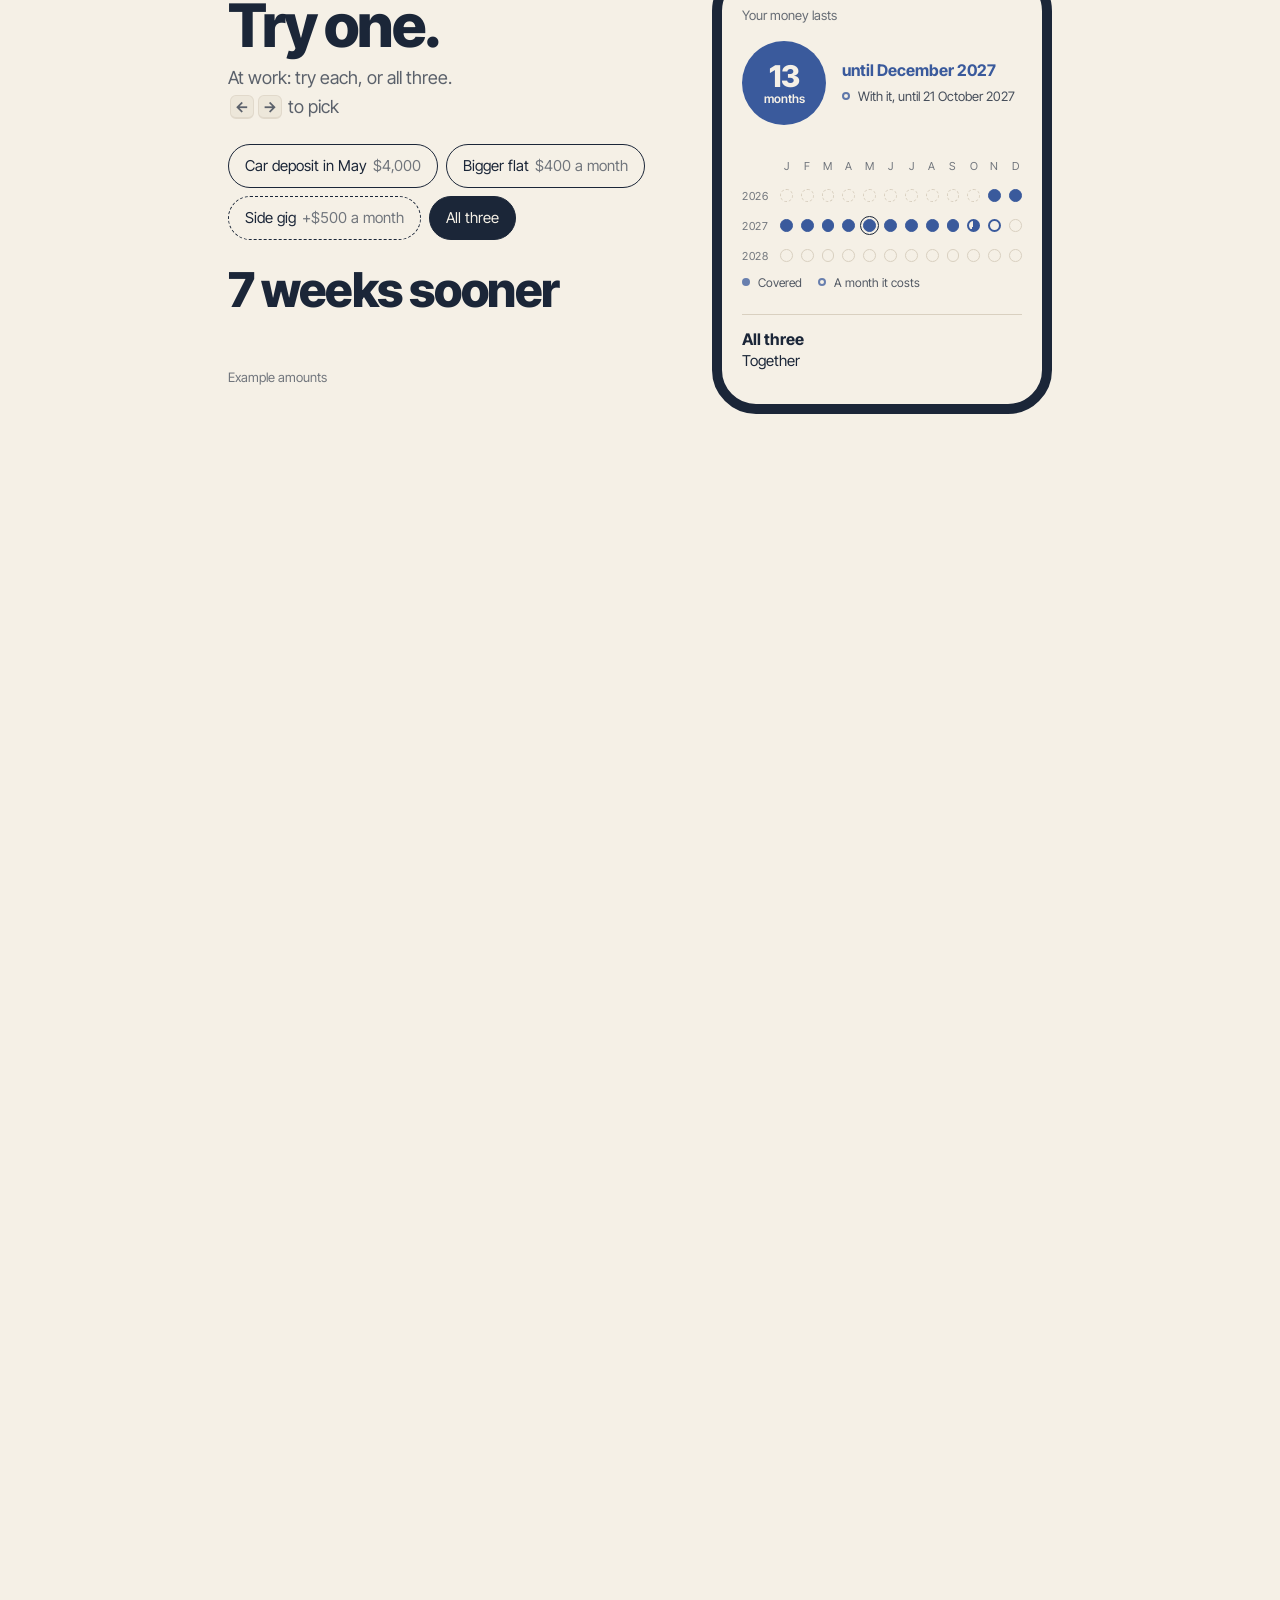
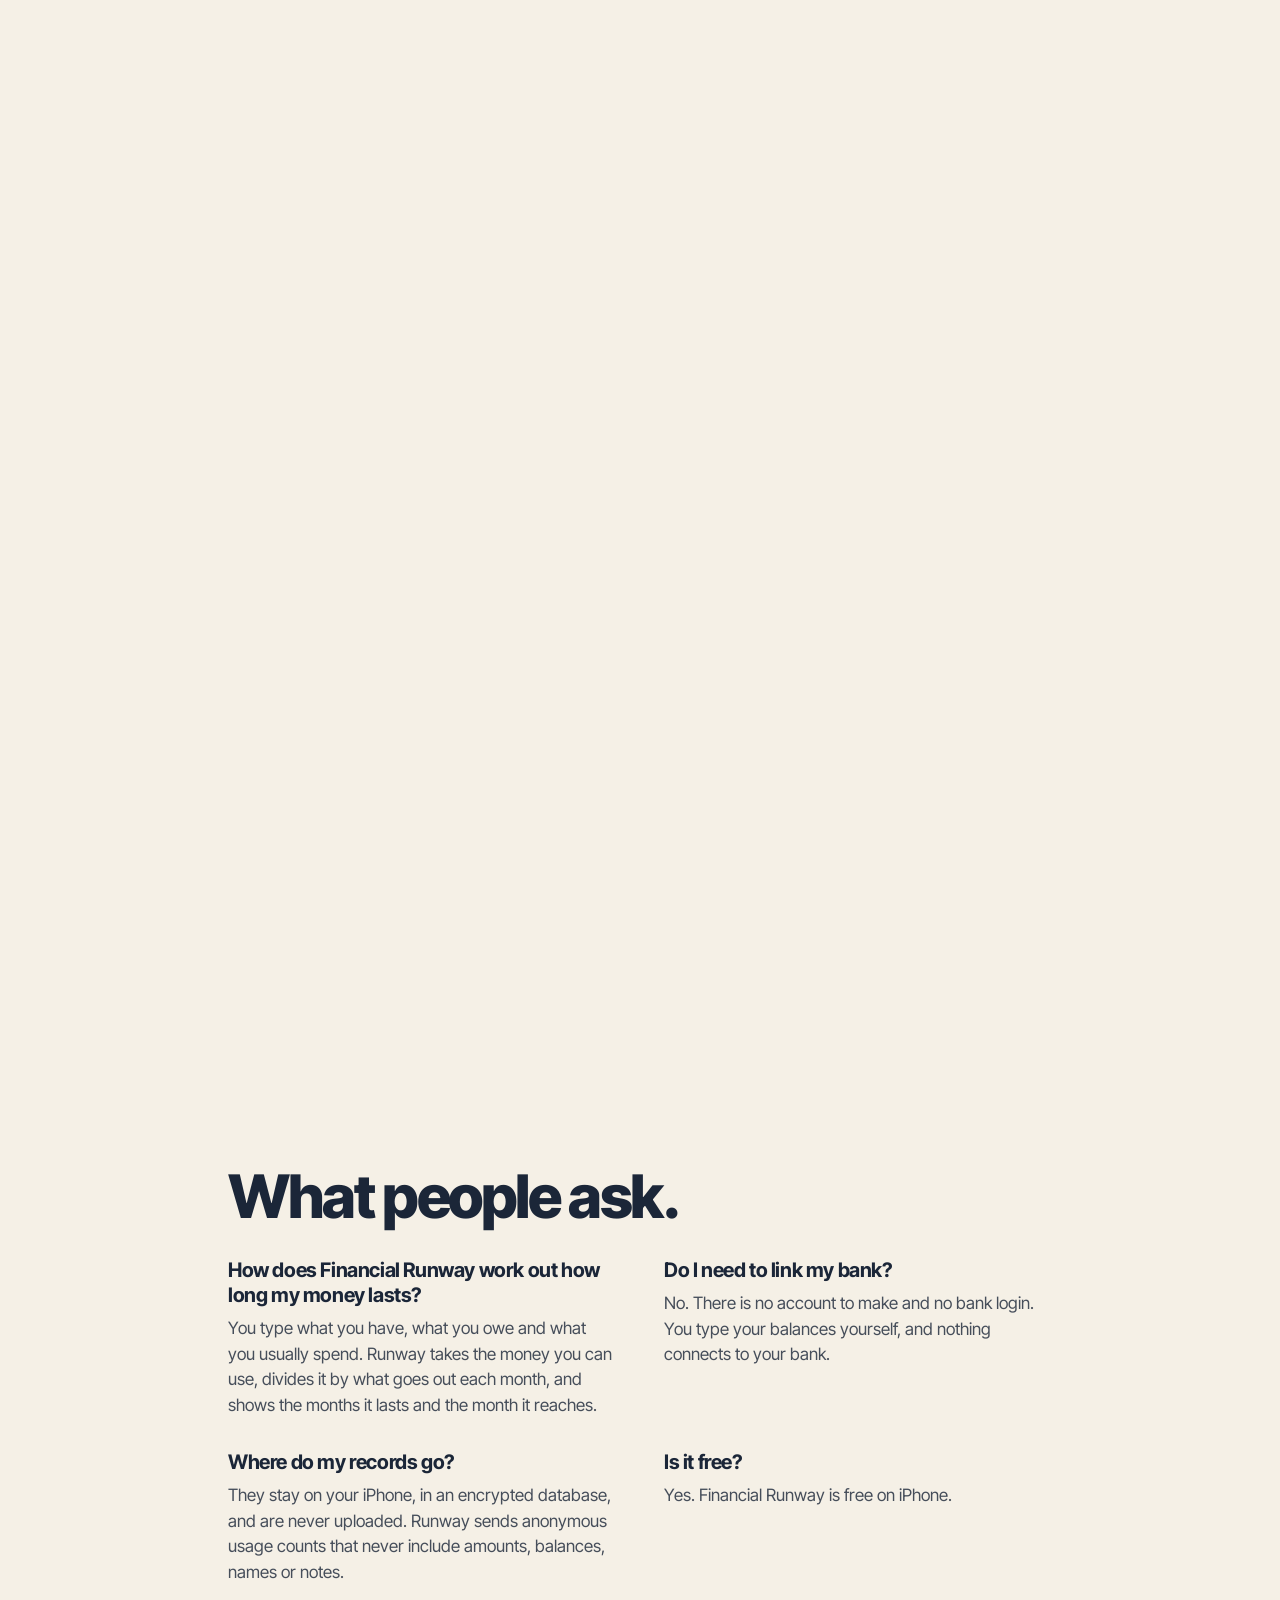
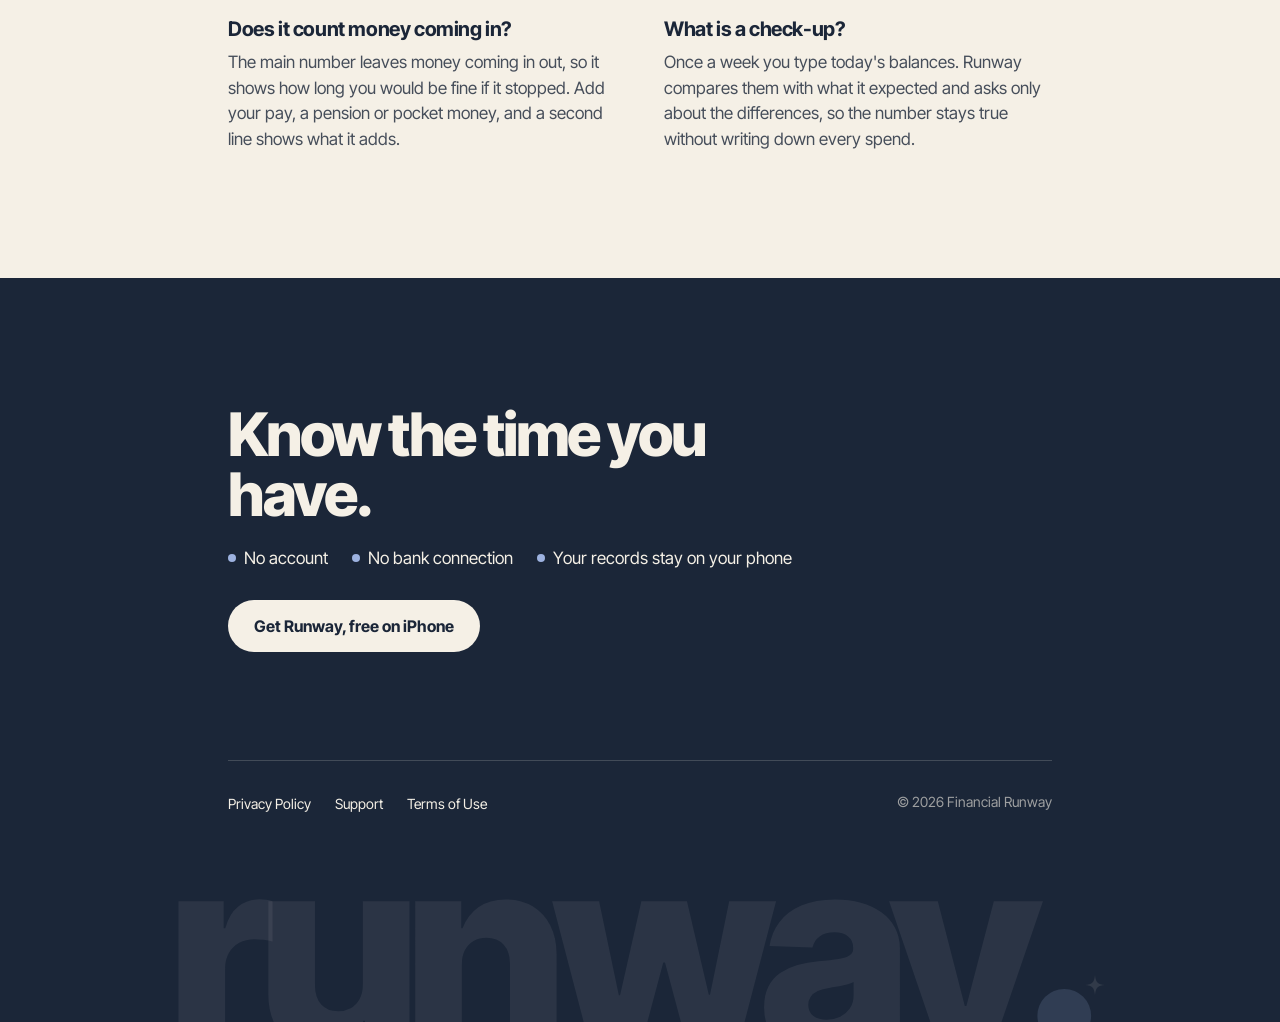
==== commit 778a4294: "feat(site): the questions line up with the page and answer the doubts first The questions now sit in" ====
--- a/index.html
+++ b/index.html
@@ -117,11 +117,11 @@
   <h2 id="asks-h">What people ask.</h2>
   <div class="qas">
     <div class="qa"><h3>How does Financial Runway work out how long my money lasts?</h3><p>You type what you have, what you owe and what you usually spend. Runway takes the money you can use, divides it by what goes out each month, and shows the months it lasts and the month it reaches.</p></div>
-    <div class="qa"><h3>Does it count money coming in?</h3><p>The main number leaves money coming in out, so it shows how long you would be fine if it stopped. Add your pay, a pension or pocket money, and a second line shows what it adds.</p></div>
     <div class="qa"><h3>Do I need to link my bank?</h3><p>No. There is no account to make and no bank login. You type your balances yourself, and nothing connects to your bank.</p></div>
-    <div class="qa"><h3>What is a check-up?</h3><p>Once a week you type today's balances. Runway compares them with what it expected and asks only about the differences, so the number stays true without writing down every spend.</p></div>
     <div class="qa"><h3>Where do my records go?</h3><p>They stay on your iPhone, in an encrypted database, and are never uploaded. Runway sends anonymous usage counts that never include amounts, balances, names or notes.</p></div>
     <div class="qa"><h3>Is it free?</h3><p>Yes. Financial Runway is free on iPhone.</p></div>
+    <div class="qa"><h3>Does it count money coming in?</h3><p>The main number leaves money coming in out, so it shows how long you would be fine if it stopped. Add your pay, a pension or pocket money, and a second line shows what it adds.</p></div>
+    <div class="qa"><h3>What is a check-up?</h3><p>Once a week you type today's balances. Runway compares them with what it expected and asks only about the differences, so the number stays true without writing down every spend.</p></div>
   </div>
 </section>
 
--- a/assets/home.css
+++ b/assets/home.css
@@ -56,12 +56,11 @@
 @media (max-width:799px) and (max-height:599px){.step .lead,.hint,.dots{display:none}}
 @media (max-width:799px){.wrap{width:60vw}.step{padding-top:0}.step>div{top:max(6vh,72px)}}
 /* after the story */
-.asks{position:relative;z-index:3;background:var(--paper);padding:14vh 24px;max-width:1080px;margin:0 auto}
+.asks{position:relative;z-index:3;background:var(--paper);padding:14vh 24px;max-width:824px;margin:0 auto;box-sizing:content-box}
 .qas{display:grid;grid-template-columns:repeat(auto-fit,minmax(300px,1fr));gap:var(--s5) var(--s6);margin-top:var(--s5)}
 .qa h3{margin:0 0 var(--s1);font-size:20px;letter-spacing:-.02em;line-height:1.25}
 .qa p{margin:0;font-size:17px;line-height:1.5;opacity:.8}
 .cta{display:inline-block;margin-top:var(--s5);background:var(--ink);color:var(--paper);padding:16px 26px;border-radius:99px;text-decoration:none;font-weight:700}
-.quiet{margin-top:var(--s7);font-size:15px;opacity:.7;max-width:520px}
 
 /* the beat before Plan: one held pause, driven by scroll */
 .beat{position:relative;z-index:3;height:260vh;background:var(--paper)}
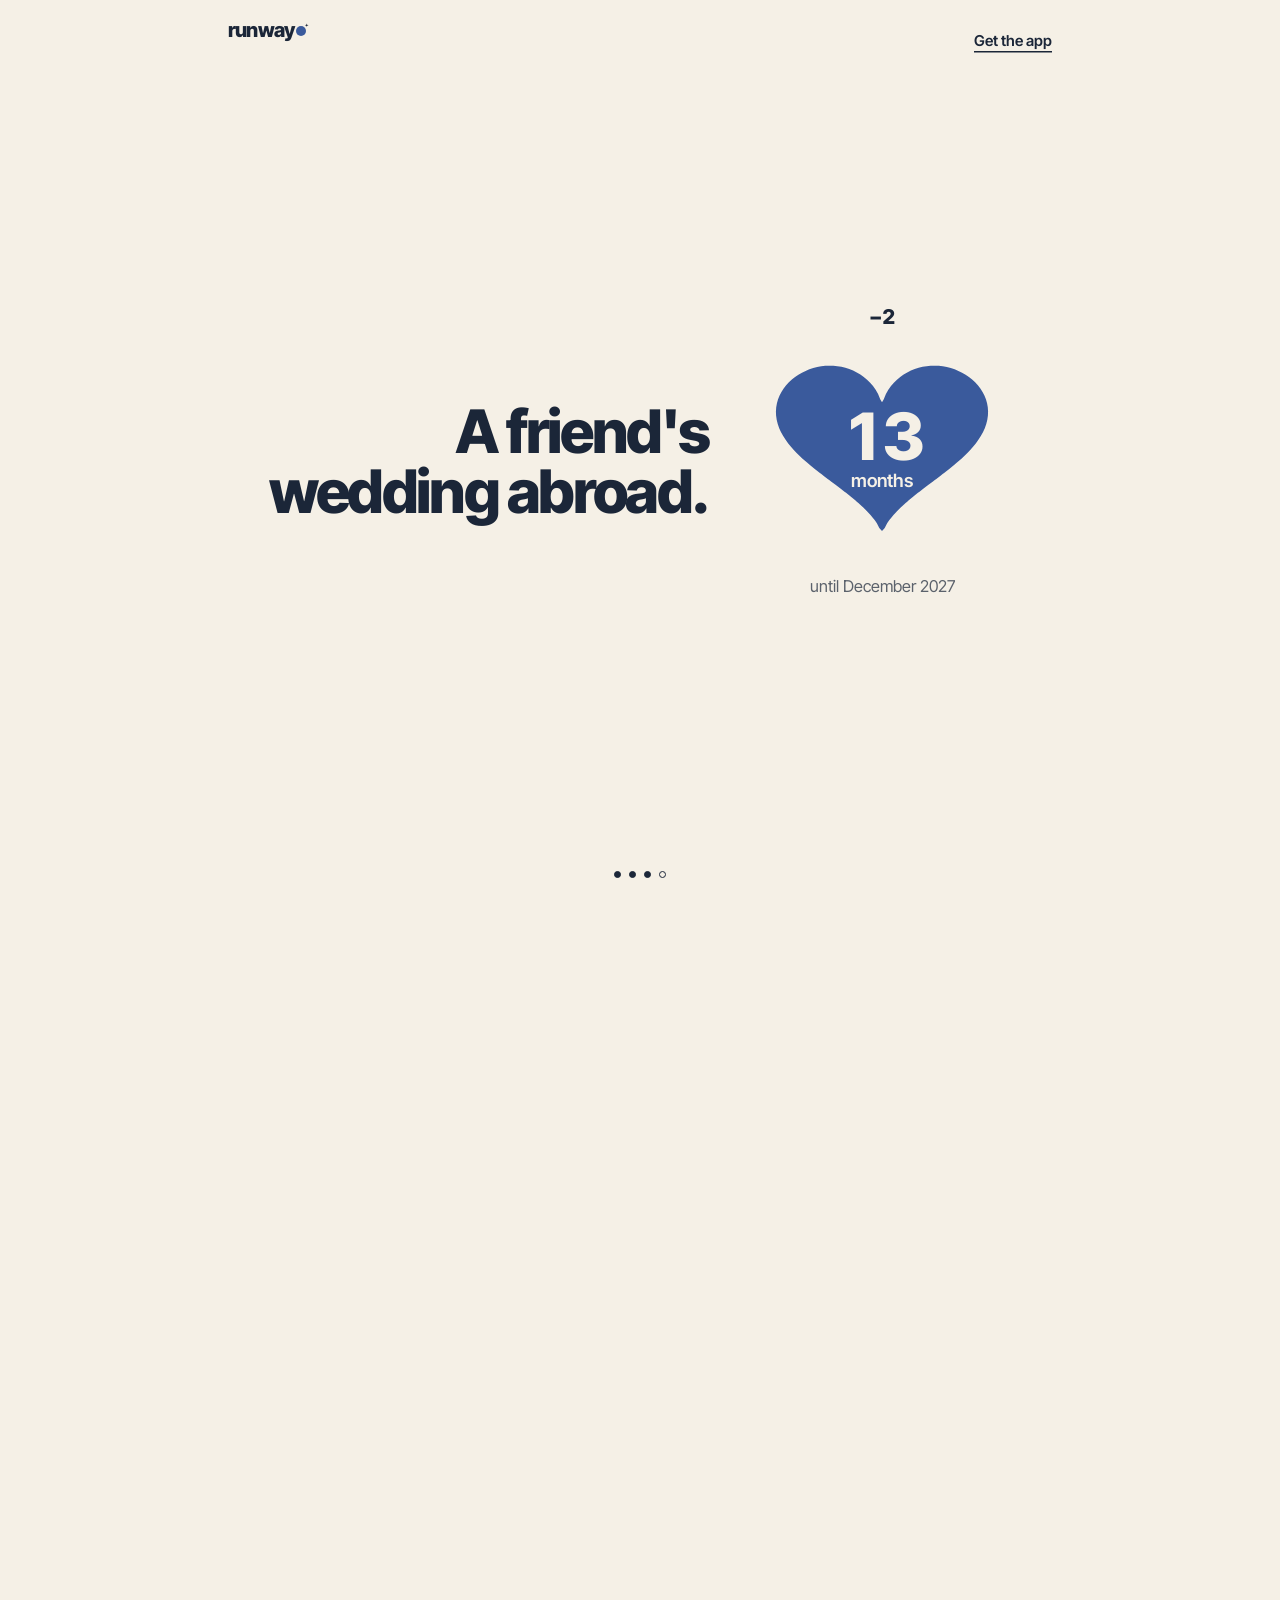
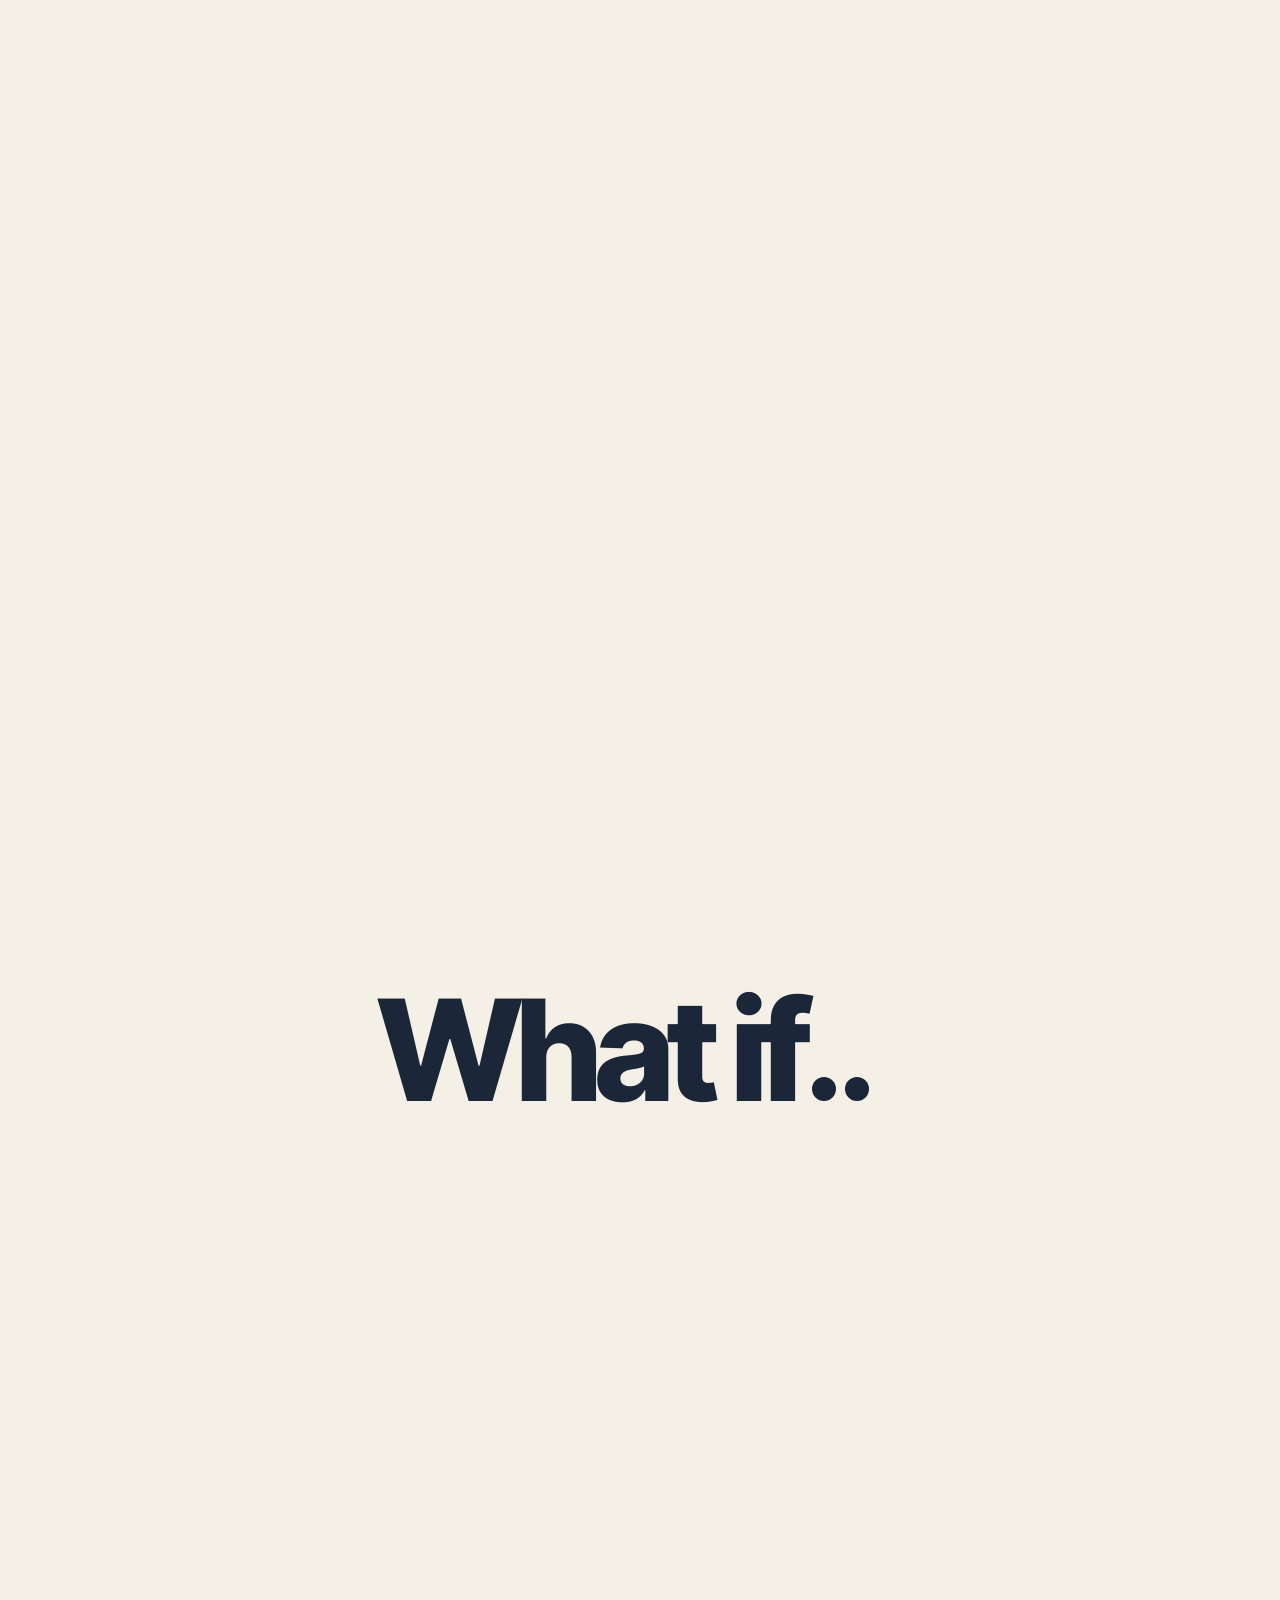
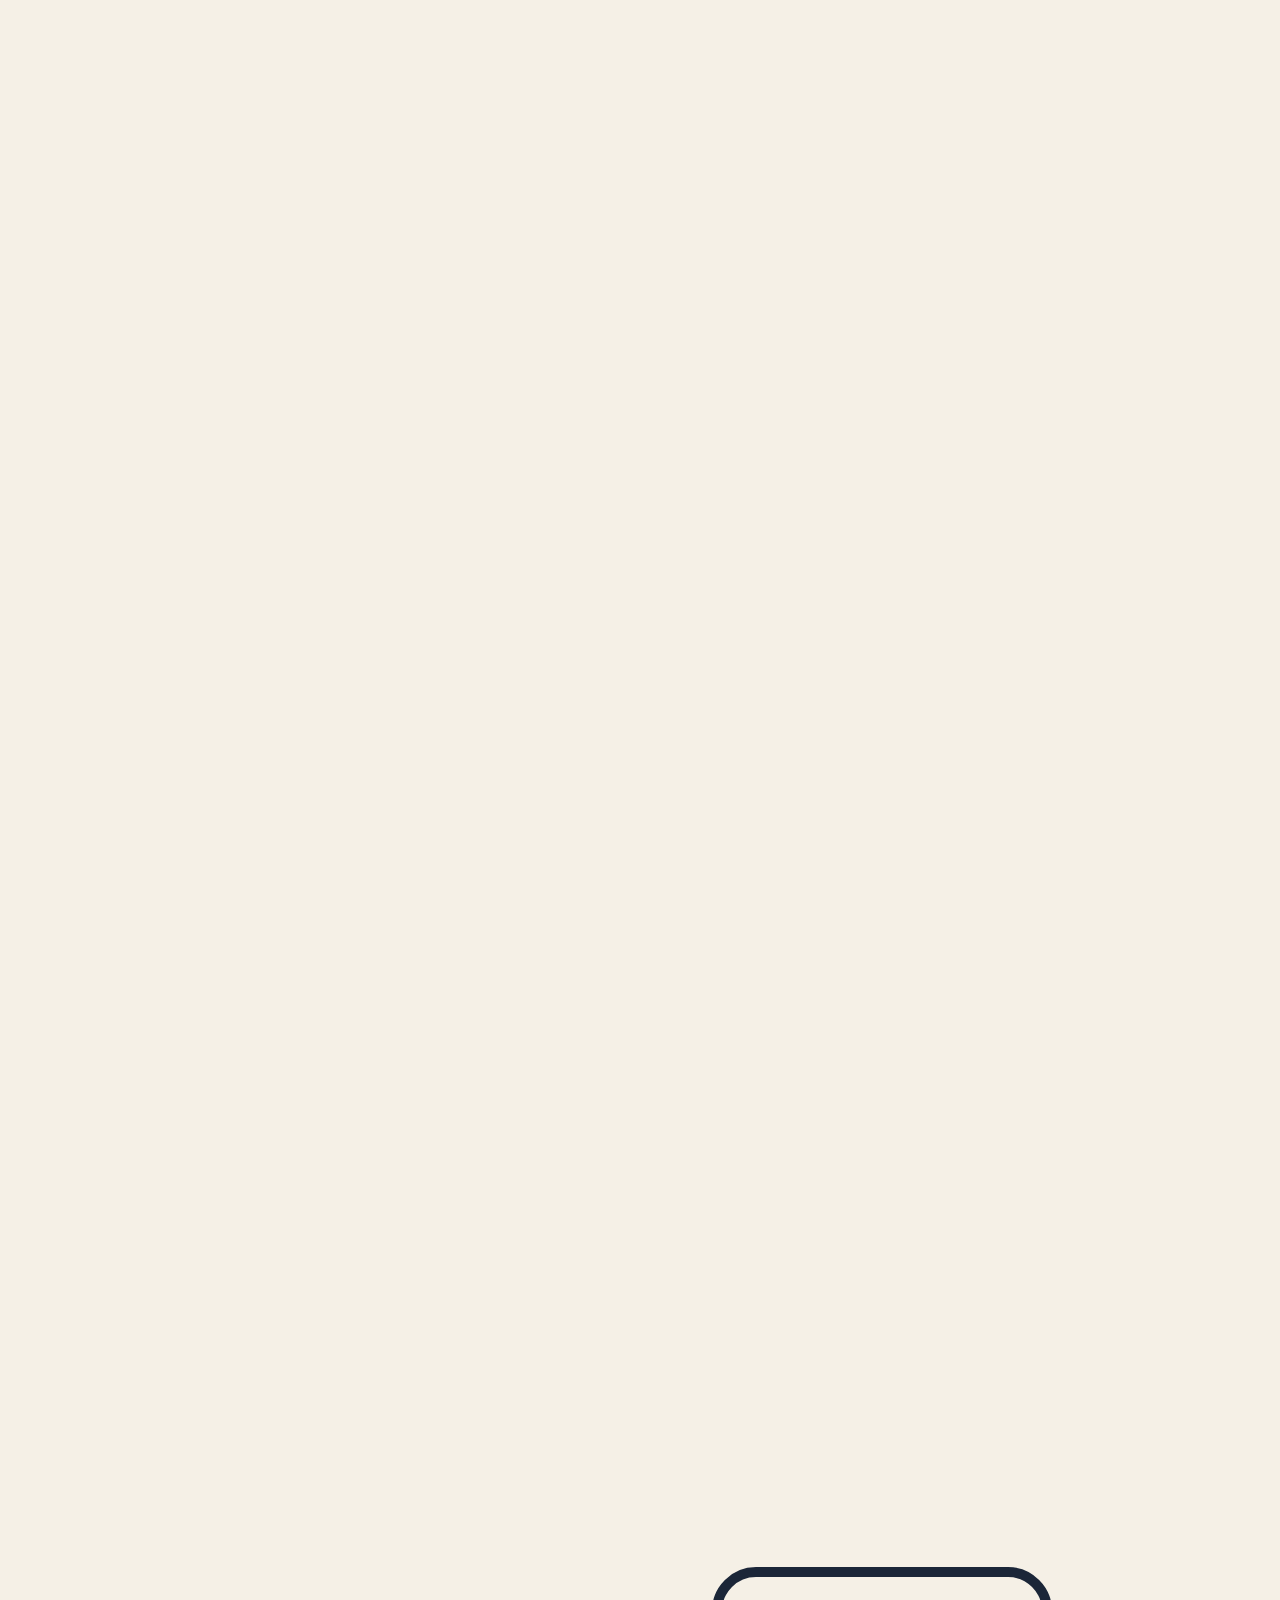
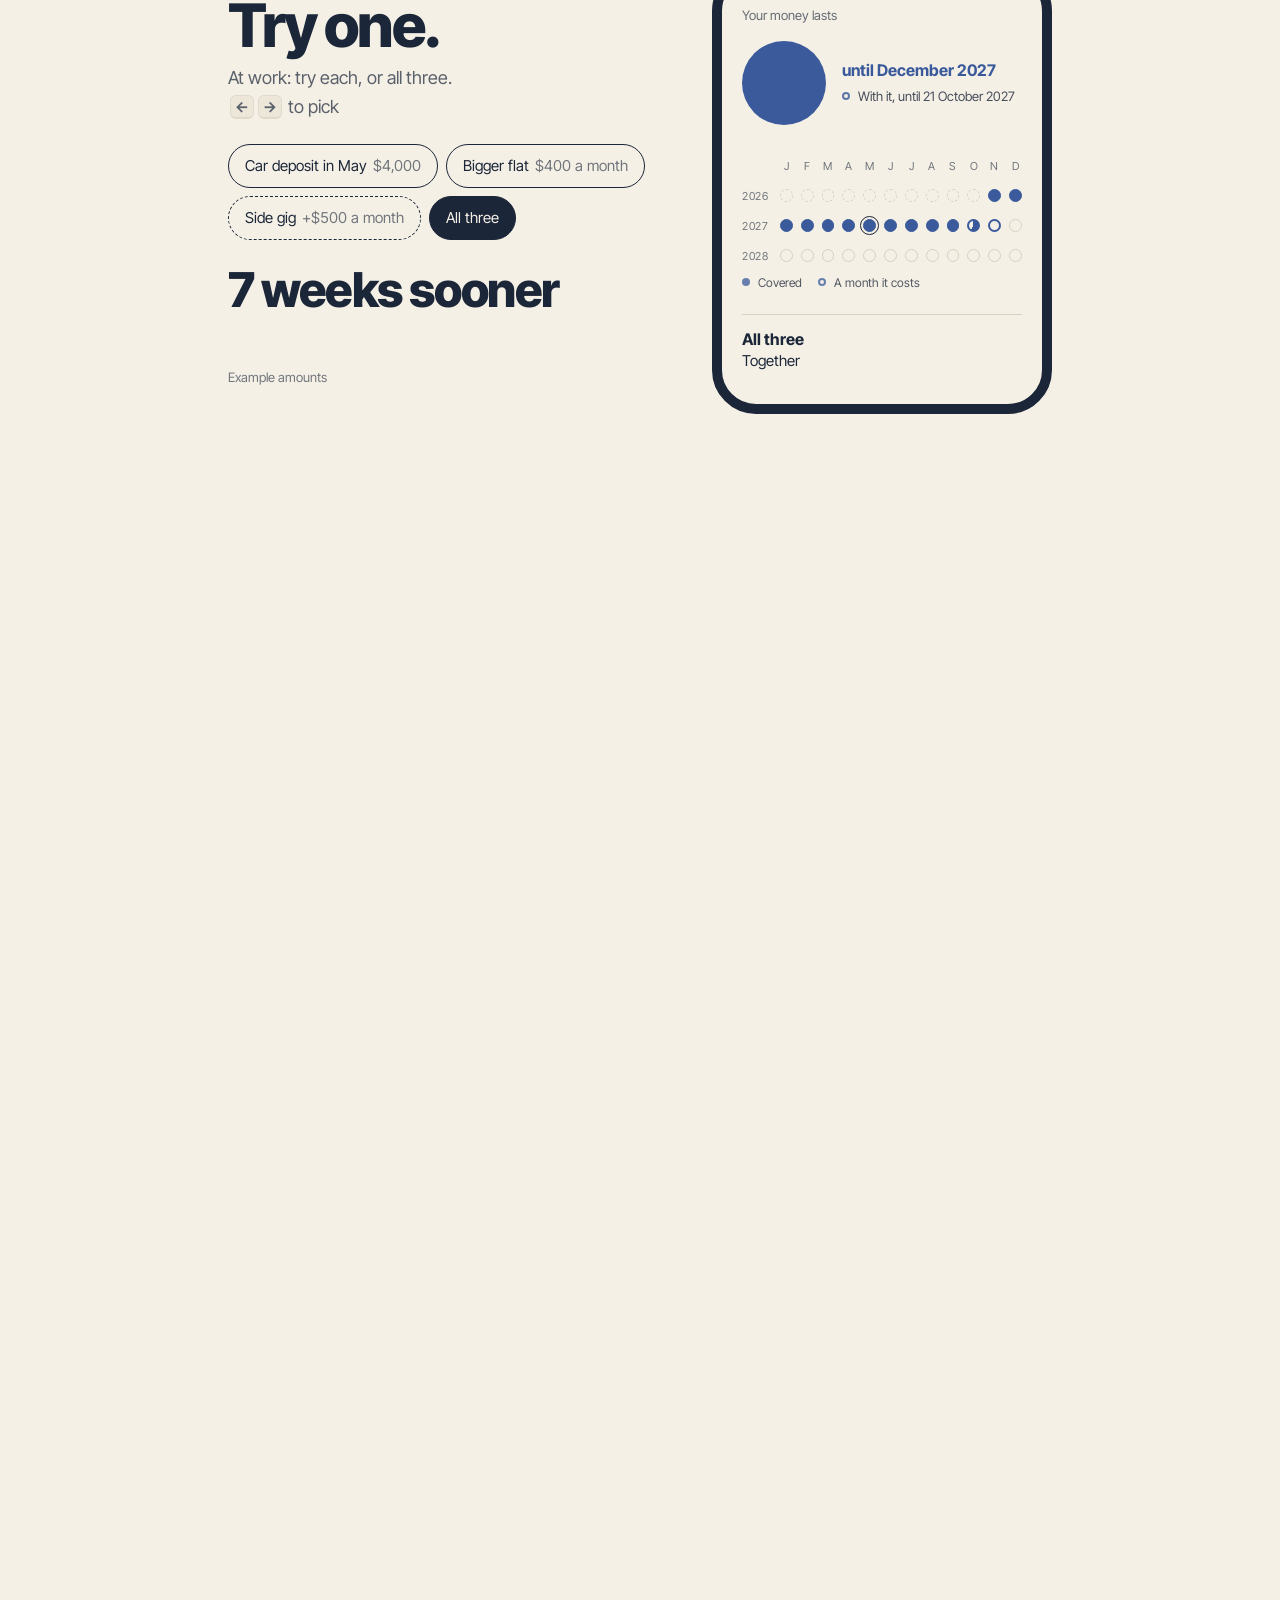
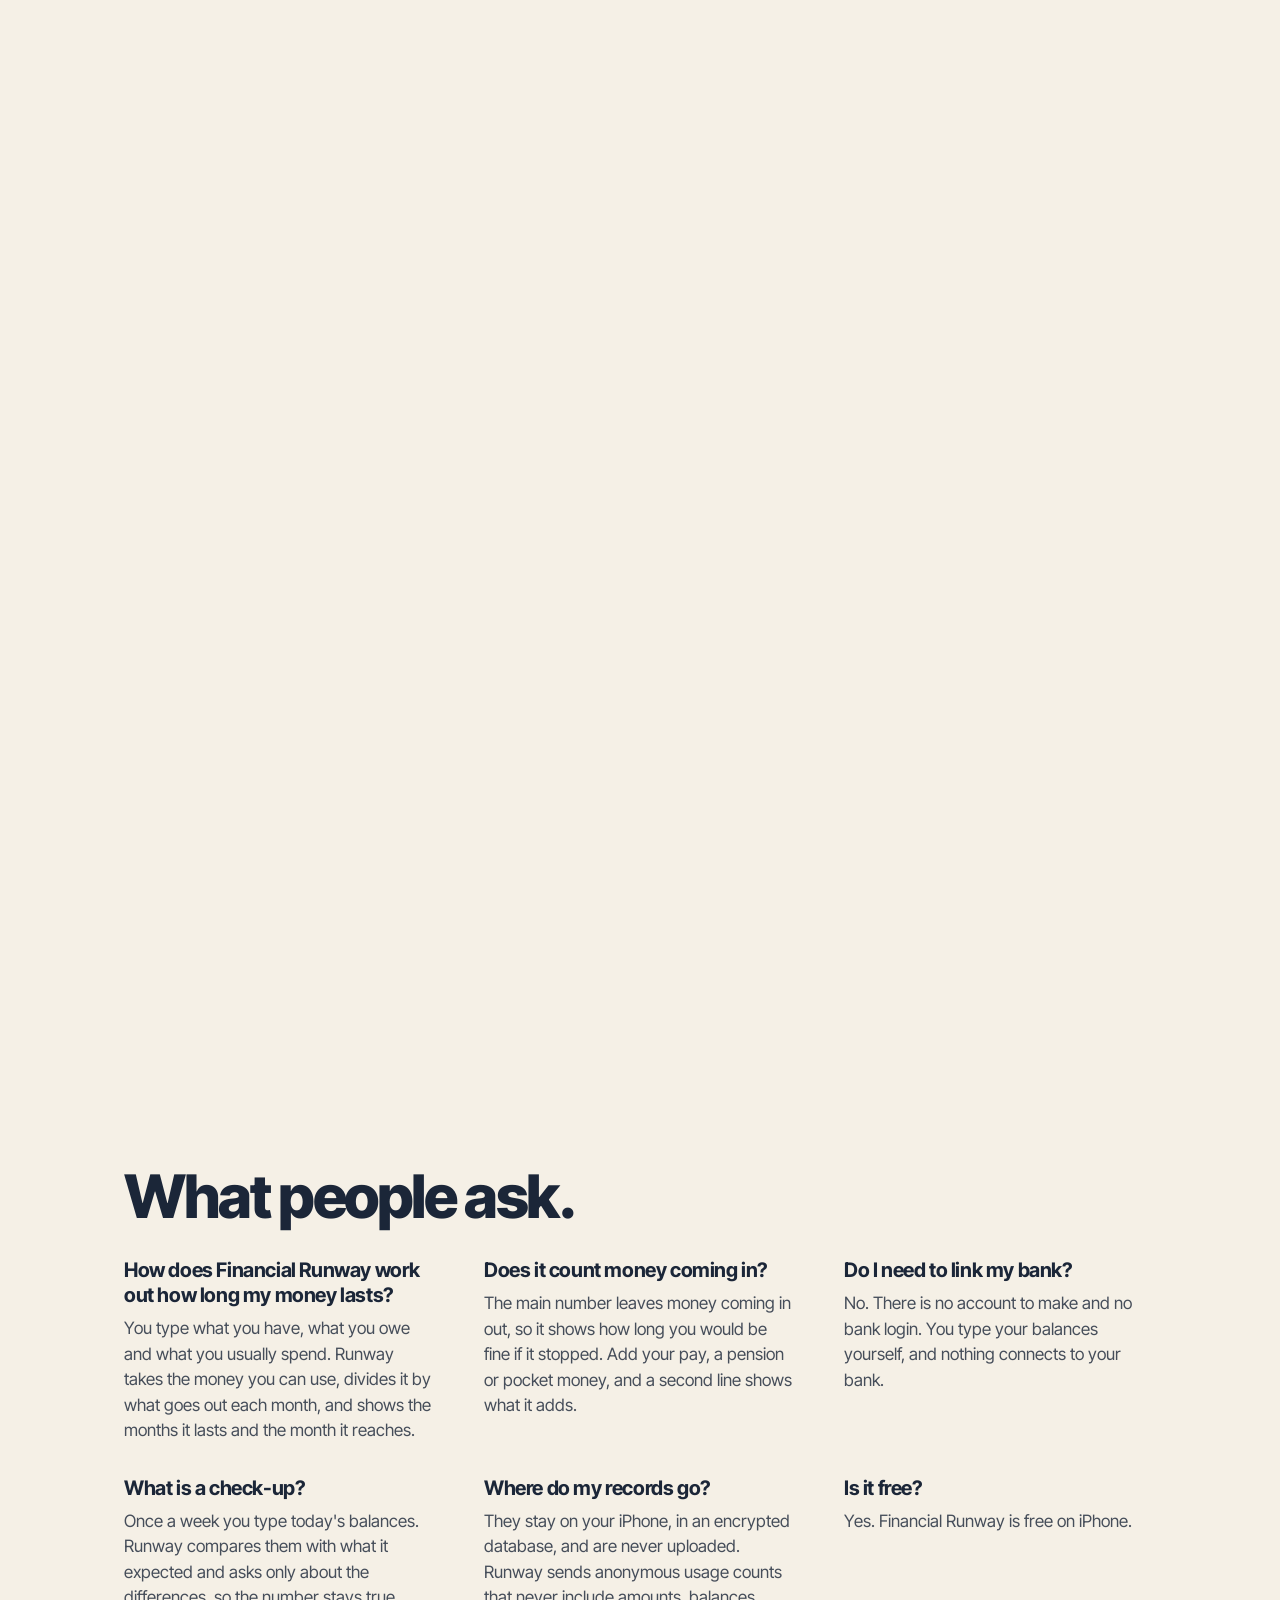
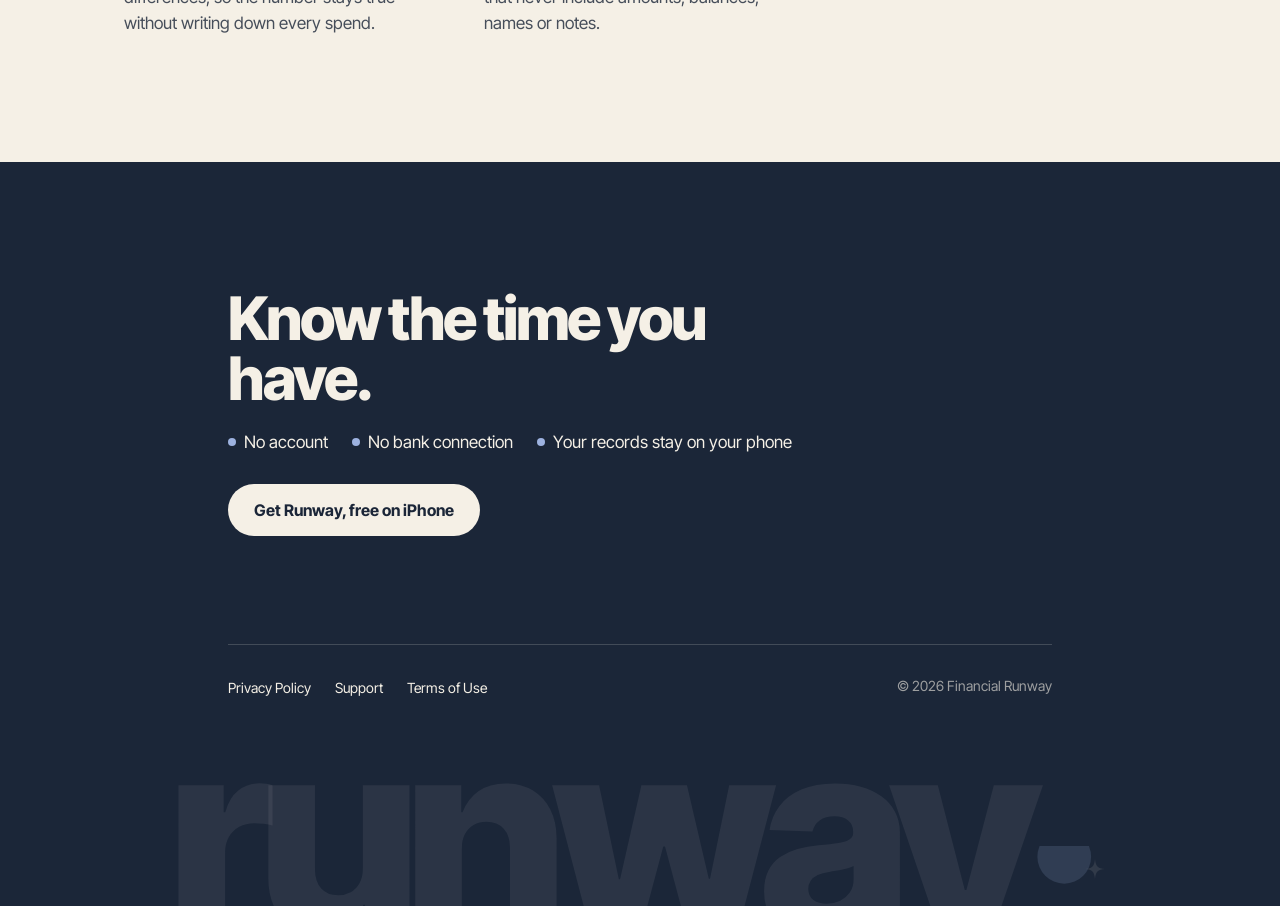
==== commit 1e057133: "feat(site): one circle carries the story from the runway to the planner Scroll carries the story's r" ====
--- a/index.html
+++ b/index.html
@@ -40,6 +40,7 @@
   <body>
 <a class="skip" href="#main">Skip to content</a>
 <a class="pin" id="pin" href="https://apps.apple.com/app/apple-store/id6778675088?pt=128981651&amp;ct=landing-pin&amp;mt=8" tabindex="-1" aria-hidden="true">Get the app</a>
+<div class="carrier" id="carrier" aria-hidden="true"></div>
 <header class="top">
   <a class="brand" href="./" aria-label="Runway, home"><span>runway</span><svg class="mark" viewBox="0 0 30 32" aria-hidden="true"><circle cx="12" cy="20" r="10" fill="currentColor" class="mc"/><path transform="translate(19.62 4.74) scale(0.0764)" d="M50 0 C54 38 62 46 100 50 C62 54 54 62 50 100 C46 62 38 54 0 50 C38 46 46 38 50 0Z" class="ms"/></svg></a>
   <a class="get" href="https://apps.apple.com/app/apple-store/id6778675088?pt=128981651&amp;ct=landing-head&amp;mt=8">Get the app</a>
@@ -90,7 +91,7 @@
 </div>
 
 <section class="beat" aria-label="Wait. What if?">
-  <div class="hold"><p class="w1" id="w1" aria-hidden="true">Wait.</p><p class="w2" id="w2" aria-hidden="true">What if…</p></div>
+  <div class="hold"><p class="w1" id="w1" aria-hidden="true">Wait<i class="pt" id="pt1"></i></p><p class="w2" id="w2" aria-hidden="true">What if<i class="el"></i><i class="el"></i><i class="pt" id="pt2"></i></p></div>
 </section>
 
 <div class="planrun" id="planrun">
@@ -117,11 +118,11 @@
   <h2 id="asks-h">What people ask.</h2>
   <div class="qas">
     <div class="qa"><h3>How does Financial Runway work out how long my money lasts?</h3><p>You type what you have, what you owe and what you usually spend. Runway takes the money you can use, divides it by what goes out each month, and shows the months it lasts and the month it reaches.</p></div>
+    <div class="qa"><h3>Does it count money coming in?</h3><p>The main number leaves money coming in out, so it shows how long you would be fine if it stopped. Add your pay, a pension or pocket money, and a second line shows what it adds.</p></div>
     <div class="qa"><h3>Do I need to link my bank?</h3><p>No. There is no account to make and no bank login. You type your balances yourself, and nothing connects to your bank.</p></div>
+    <div class="qa"><h3>What is a check-up?</h3><p>Once a week you type today's balances. Runway compares them with what it expected and asks only about the differences, so the number stays true without writing down every spend.</p></div>
     <div class="qa"><h3>Where do my records go?</h3><p>They stay on your iPhone, in an encrypted database, and are never uploaded. Runway sends anonymous usage counts that never include amounts, balances, names or notes.</p></div>
     <div class="qa"><h3>Is it free?</h3><p>Yes. Financial Runway is free on iPhone.</p></div>
-    <div class="qa"><h3>Does it count money coming in?</h3><p>The main number leaves money coming in out, so it shows how long you would be fine if it stopped. Add your pay, a pension or pocket money, and a second line shows what it adds.</p></div>
-    <div class="qa"><h3>What is a check-up?</h3><p>Once a week you type today's balances. Runway compares them with what it expected and asks only about the differences, so the number stays true without writing down every spend.</p></div>
   </div>
 </section>
 
--- a/assets/home.css
+++ b/assets/home.css
@@ -56,12 +56,20 @@
 @media (max-width:799px) and (max-height:599px){.step .lead,.hint,.dots{display:none}}
 @media (max-width:799px){.wrap{width:60vw}.step{padding-top:0}.step>div{top:max(6vh,72px)}}
 /* after the story */
-.asks{position:relative;z-index:3;background:var(--paper);padding:14vh 24px;max-width:824px;margin:0 auto;box-sizing:content-box}
+.asks{position:relative;z-index:3;background:var(--paper);padding:14vh 24px;max-width:1080px;margin:0 auto}
 .qas{display:grid;grid-template-columns:repeat(auto-fit,minmax(300px,1fr));gap:var(--s5) var(--s6);margin-top:var(--s5)}
 .qa h3{margin:0 0 var(--s1);font-size:20px;letter-spacing:-.02em;line-height:1.25}
 .qa p{margin:0;font-size:17px;line-height:1.5;opacity:.8}
 .cta{display:inline-block;margin-top:var(--s5);background:var(--ink);color:var(--paper);padding:16px 26px;border-radius:99px;text-decoration:none;font-weight:700}
 
+/* one circle through the page: the full stops are real dots, and while scroll carries the circle they are only its places */
+.beat .pt,.beat .el{display:inline-block;width:.17em;height:.17em;border-radius:50%;margin-left:.05em;background:var(--ink)}
+.beat .el+.el,.beat .el+.pt{margin-left:.07em}
+.beat .pt{background:var(--runway)}
+.carrier{position:fixed;left:0;top:0;width:100px;height:100px;border-radius:50%;background:var(--runway);z-index:4;pointer-events:none;opacity:0;transform-origin:50% 100%;will-change:transform}
+.carry .beat .pt{visibility:hidden}
+.pcircle{transition:color .3s var(--ease)}
+.carry .pcircle.away{visibility:hidden;color:transparent;transition:none}
 /* the beat before Plan: one held pause, driven by scroll */
 .beat{position:relative;z-index:3;height:260vh;background:var(--paper)}
 .beat .hold{position:sticky;top:0;height:100vh;display:grid;place-items:center;overflow:hidden}
@@ -149,5 +157,6 @@
 .small span{opacity:.6;padding:12px 0}
 .water{display:flex;align-items:baseline;justify-content:center;gap:0;margin:0 0 -2.6vw;color:rgba(245,240,230,.07);font-weight:800;letter-spacing:-.06em;line-height:.78;font-size:clamp(72px,21vw,280px);user-select:none;pointer-events:none}
 .water .mark{width:.3em;height:.32em;flex:none;margin-left:.02em}.water .mark .mc{color:rgba(157,178,224,.16)}.water .mark .ms{fill:rgba(245,240,230,.1)}
+.water .mc{transform-box:fill-box;transform-origin:50% 100%}
 .foot :focus-visible{outline-color:#9DB2E0}
 @media (prefers-reduced-motion:reduce){*{transition:none!important;animation:none!important}}
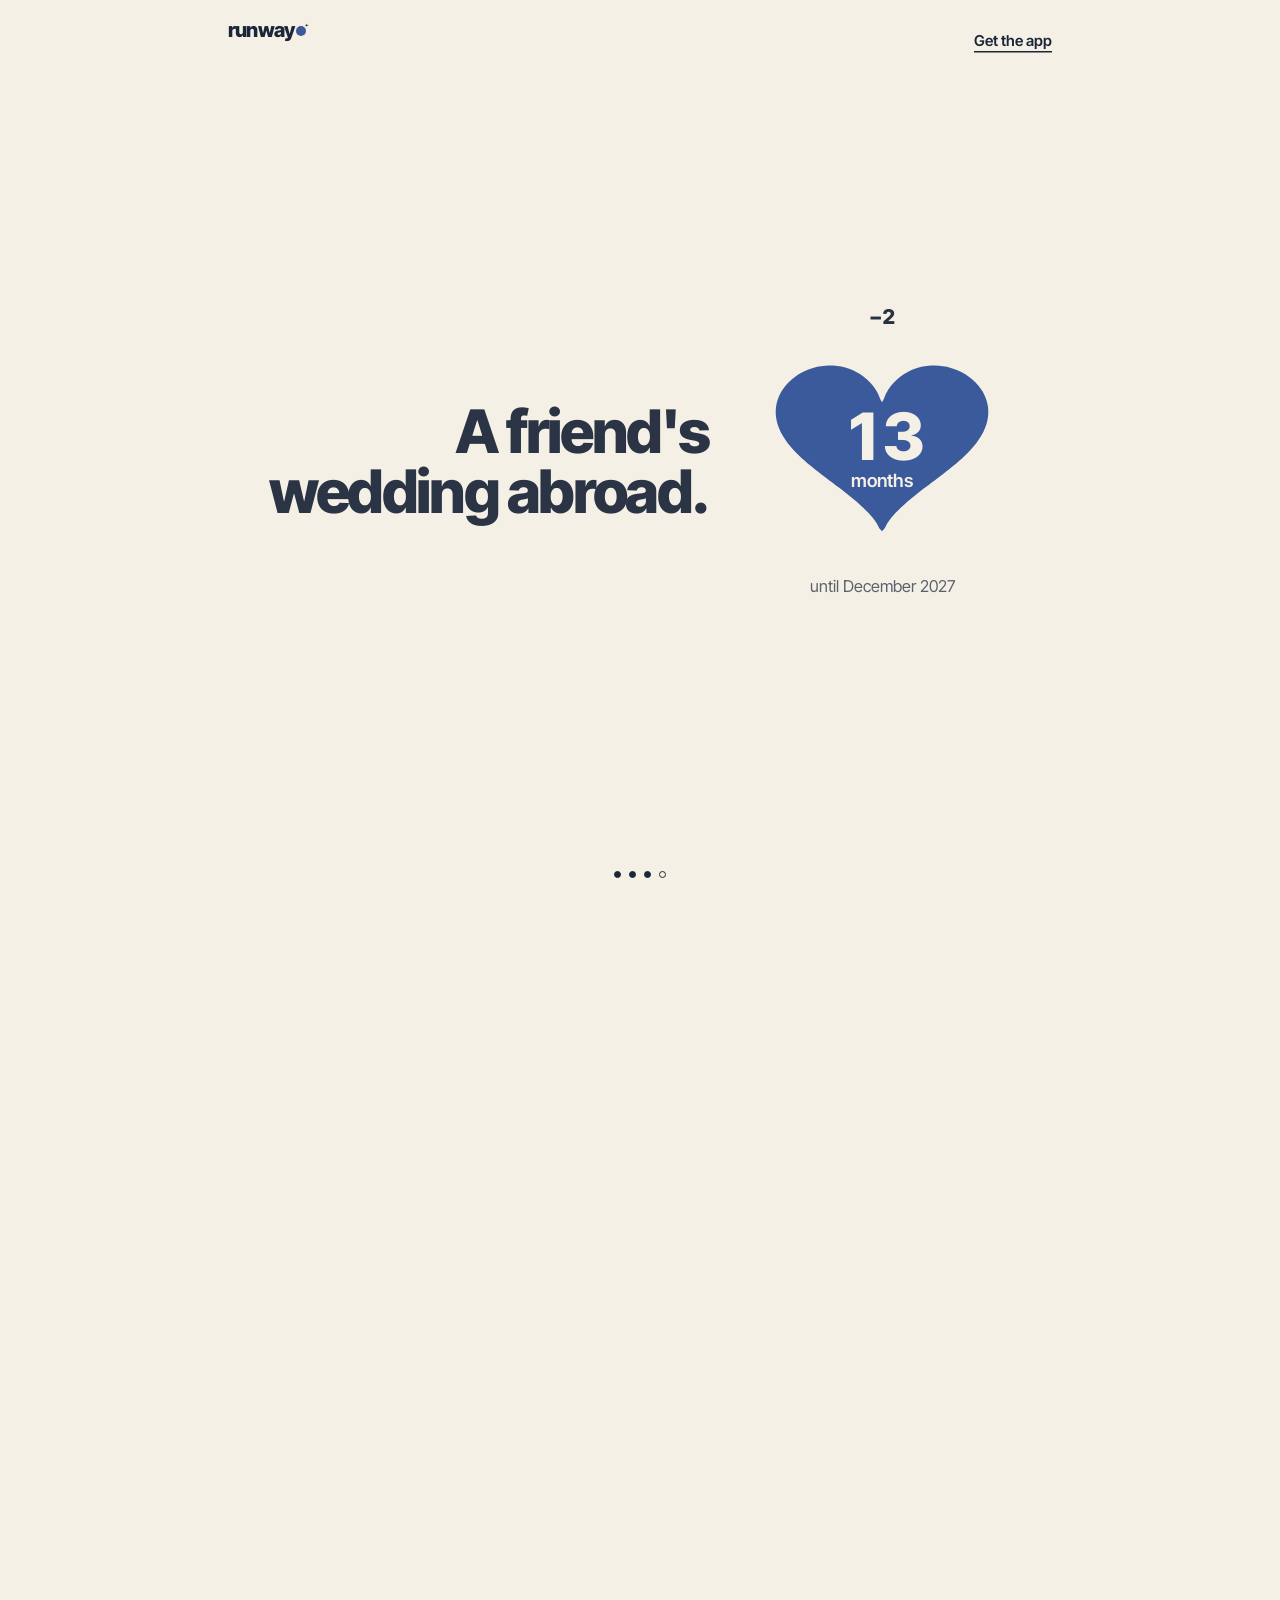
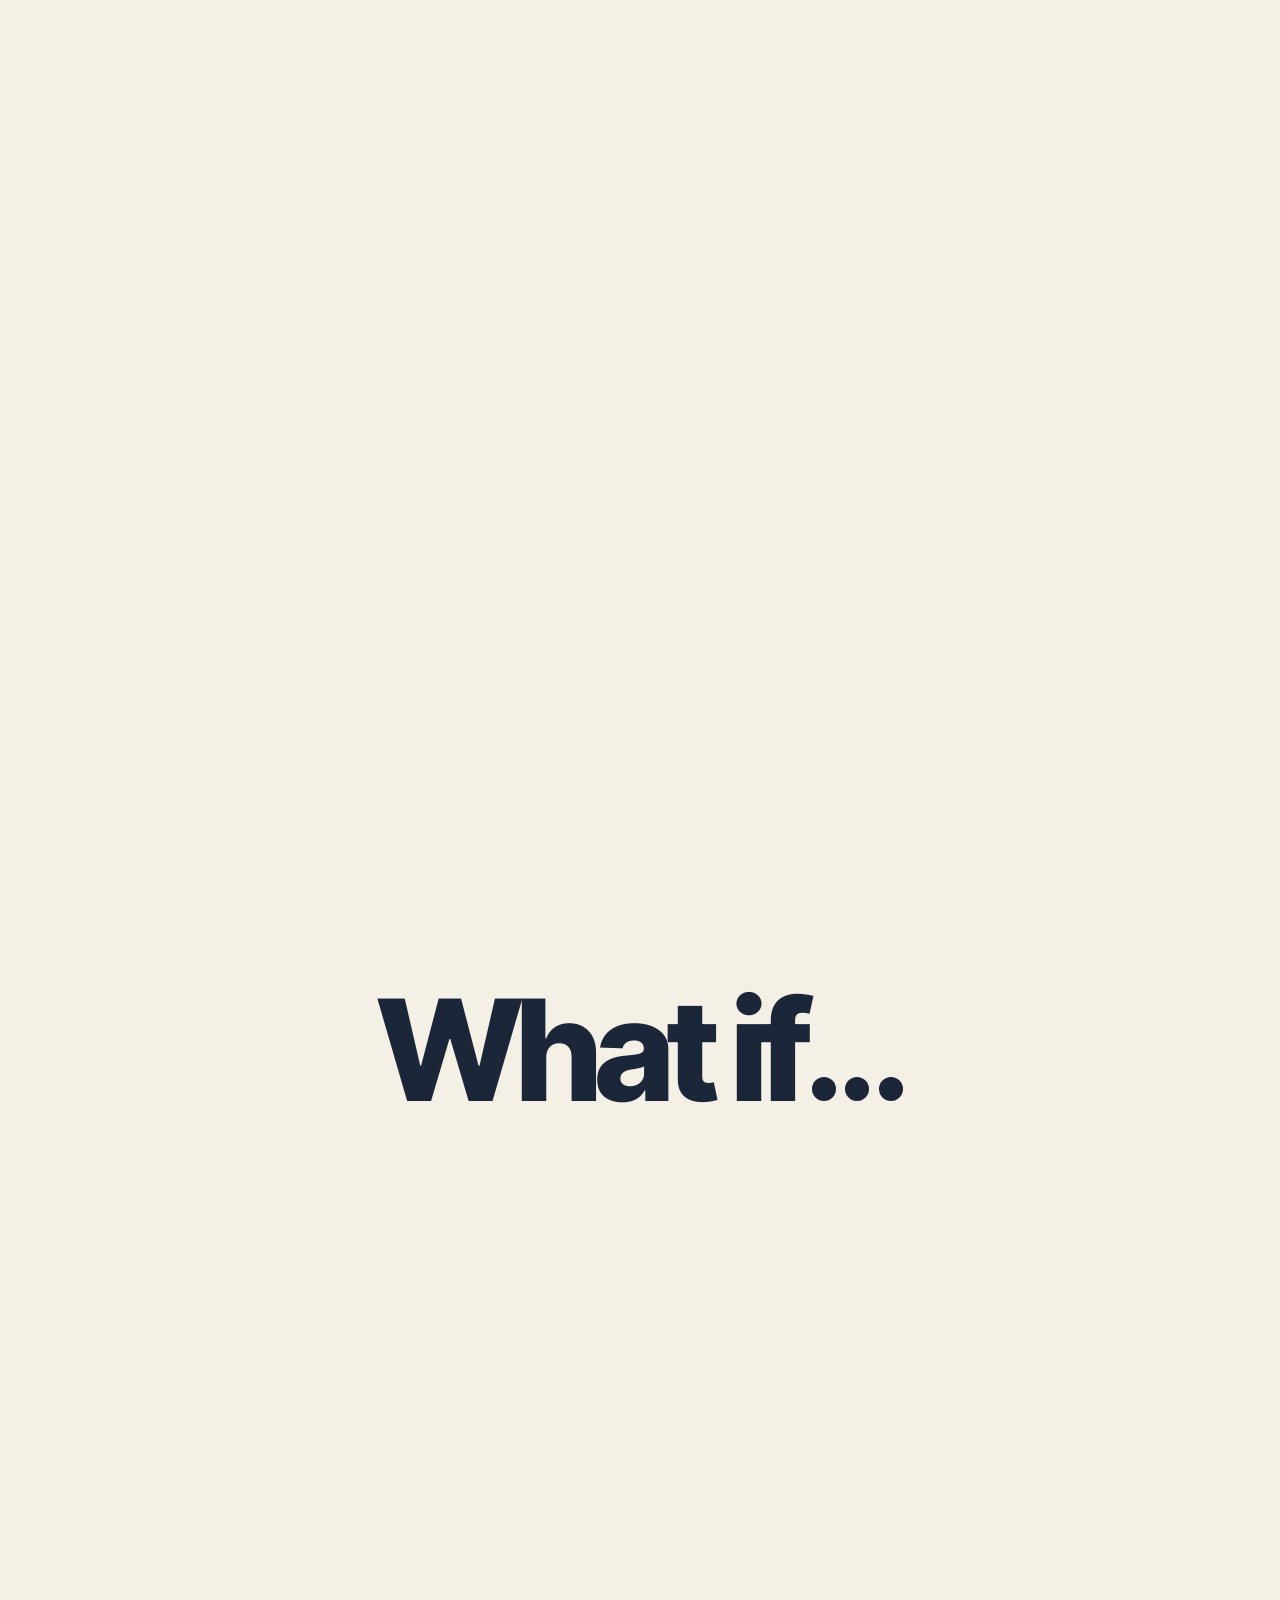
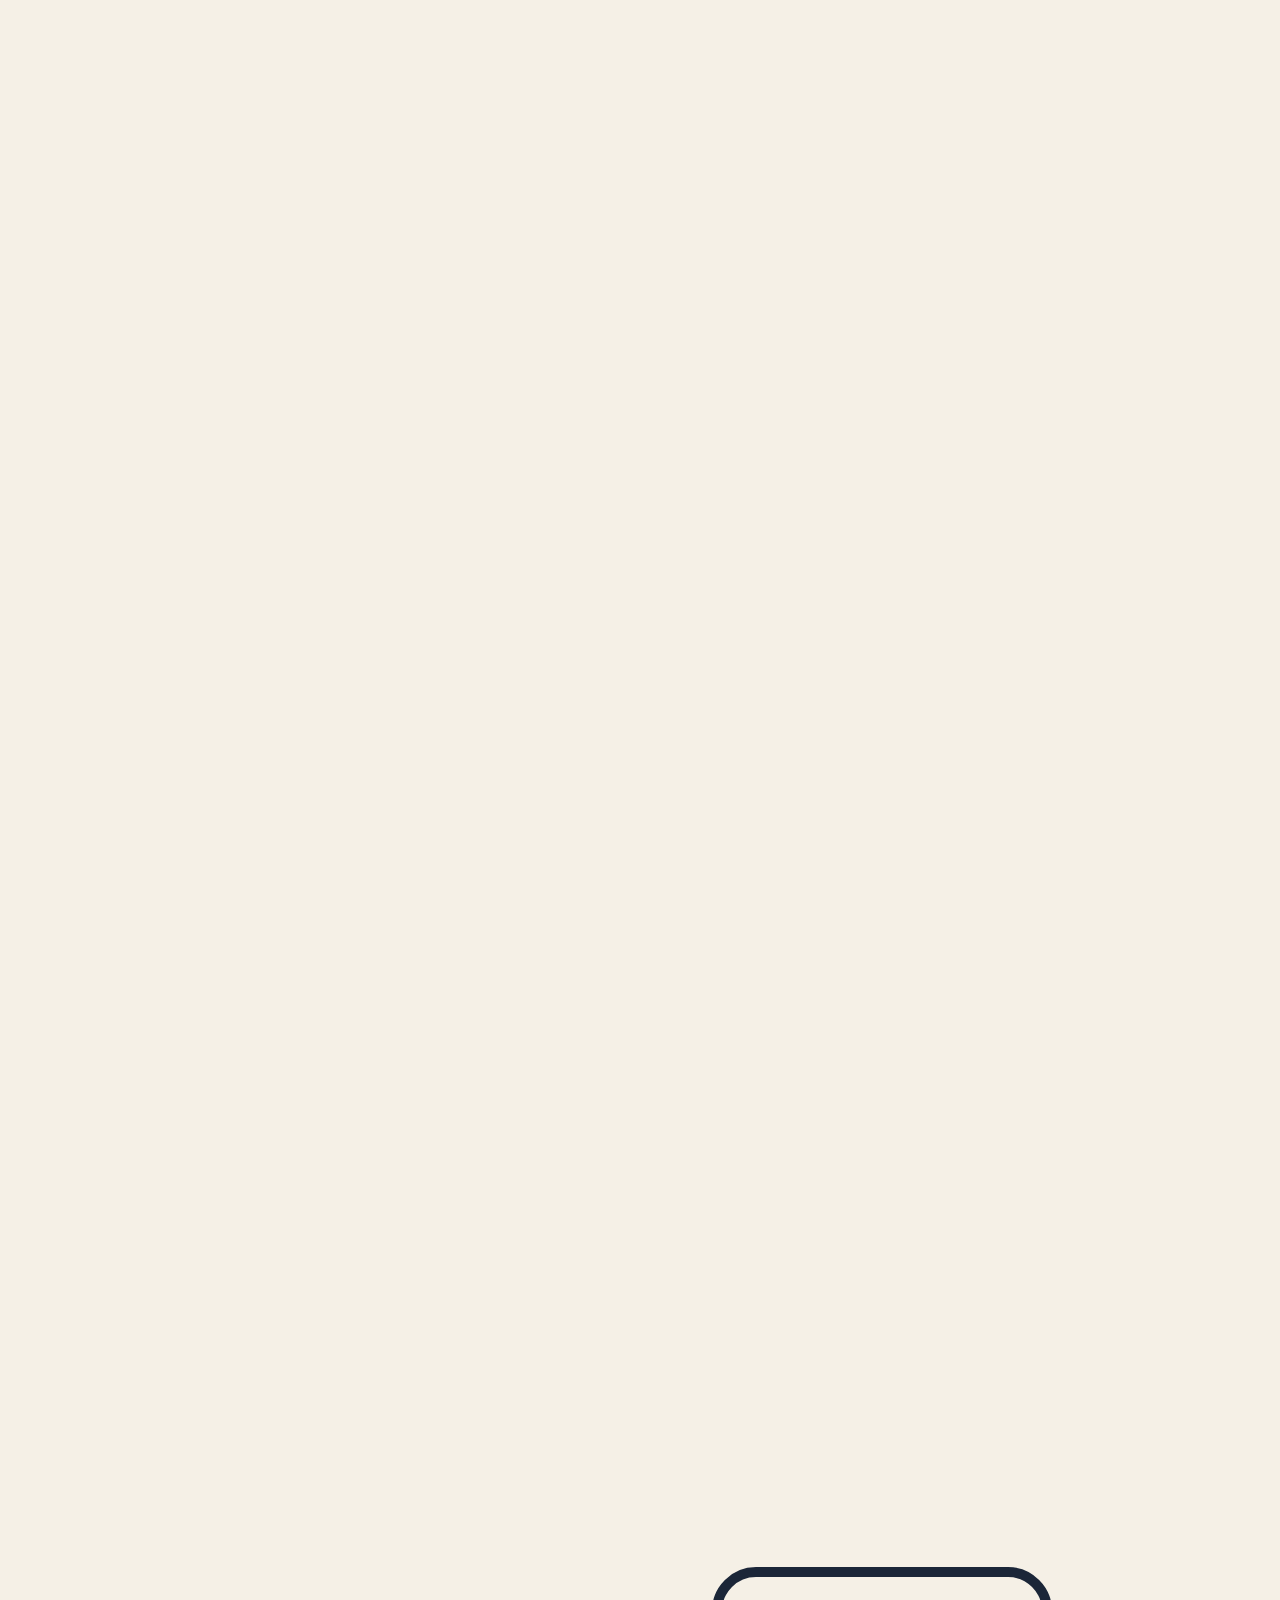
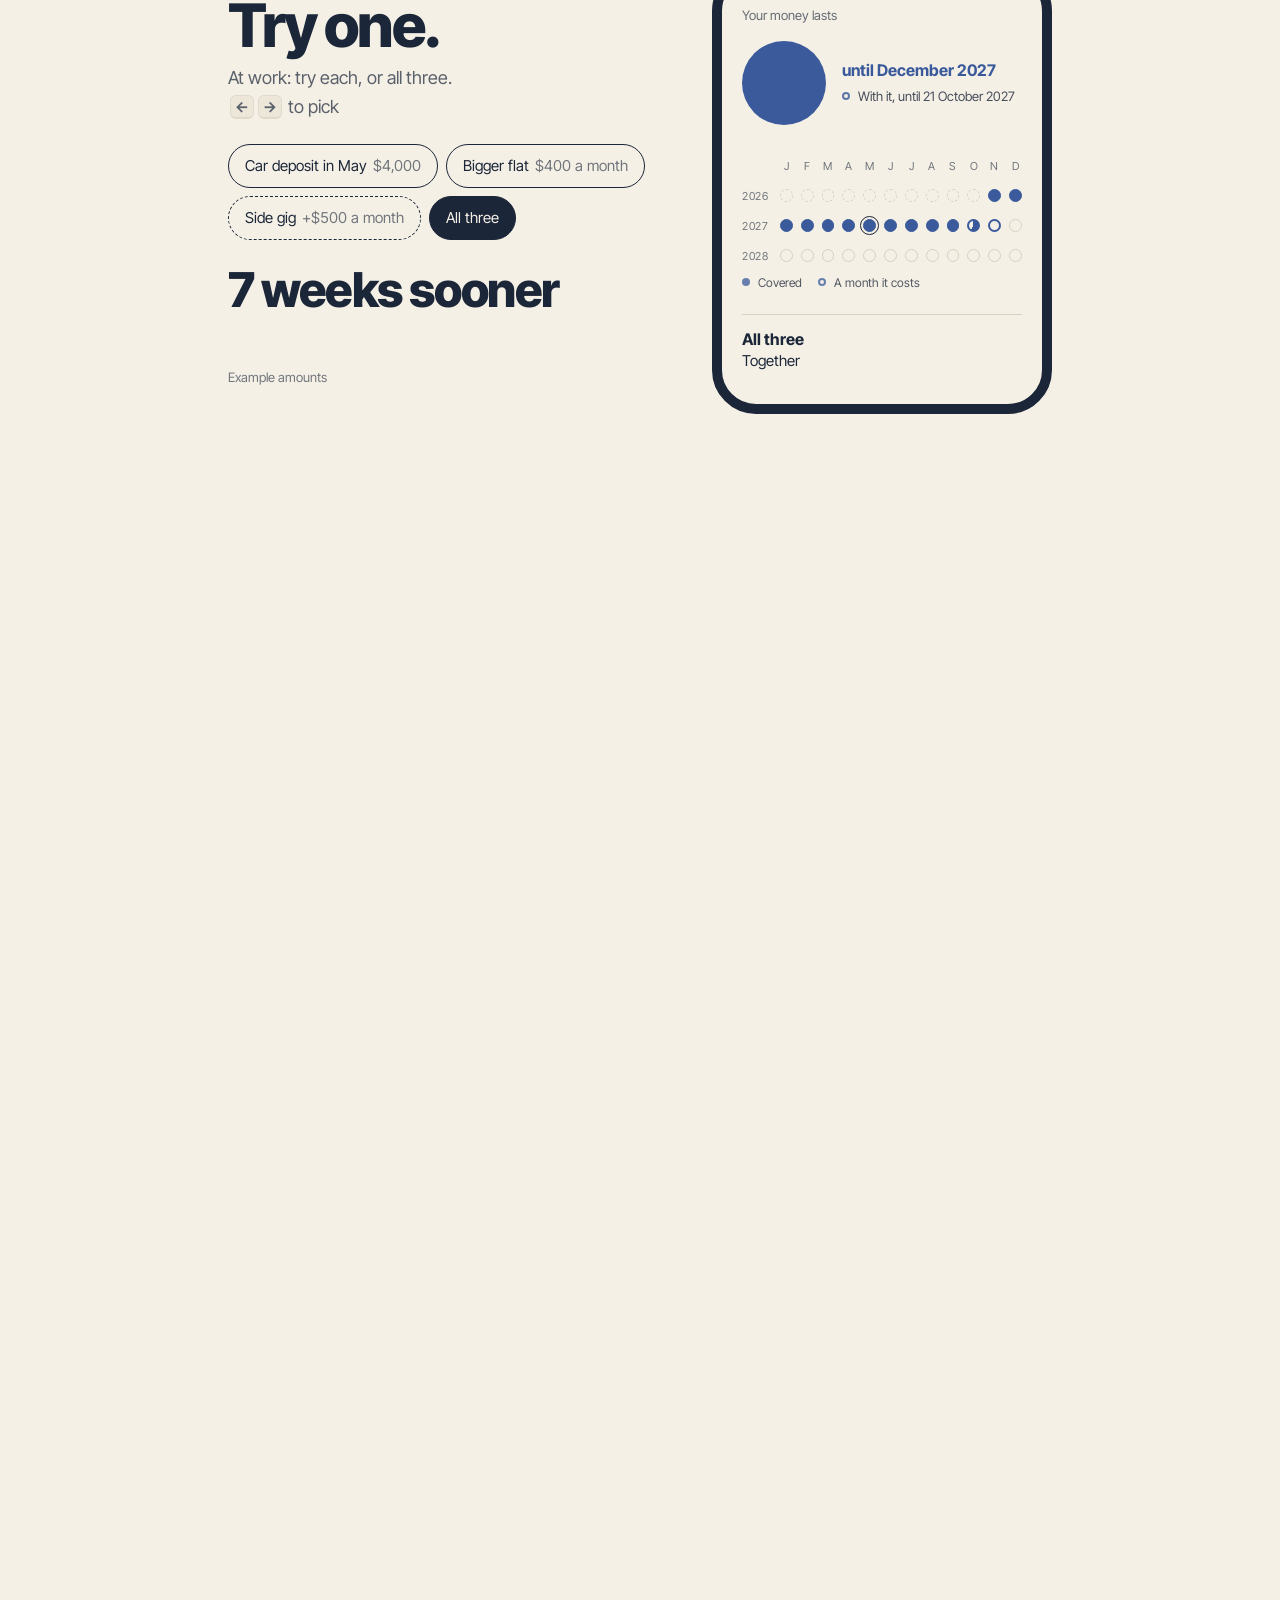
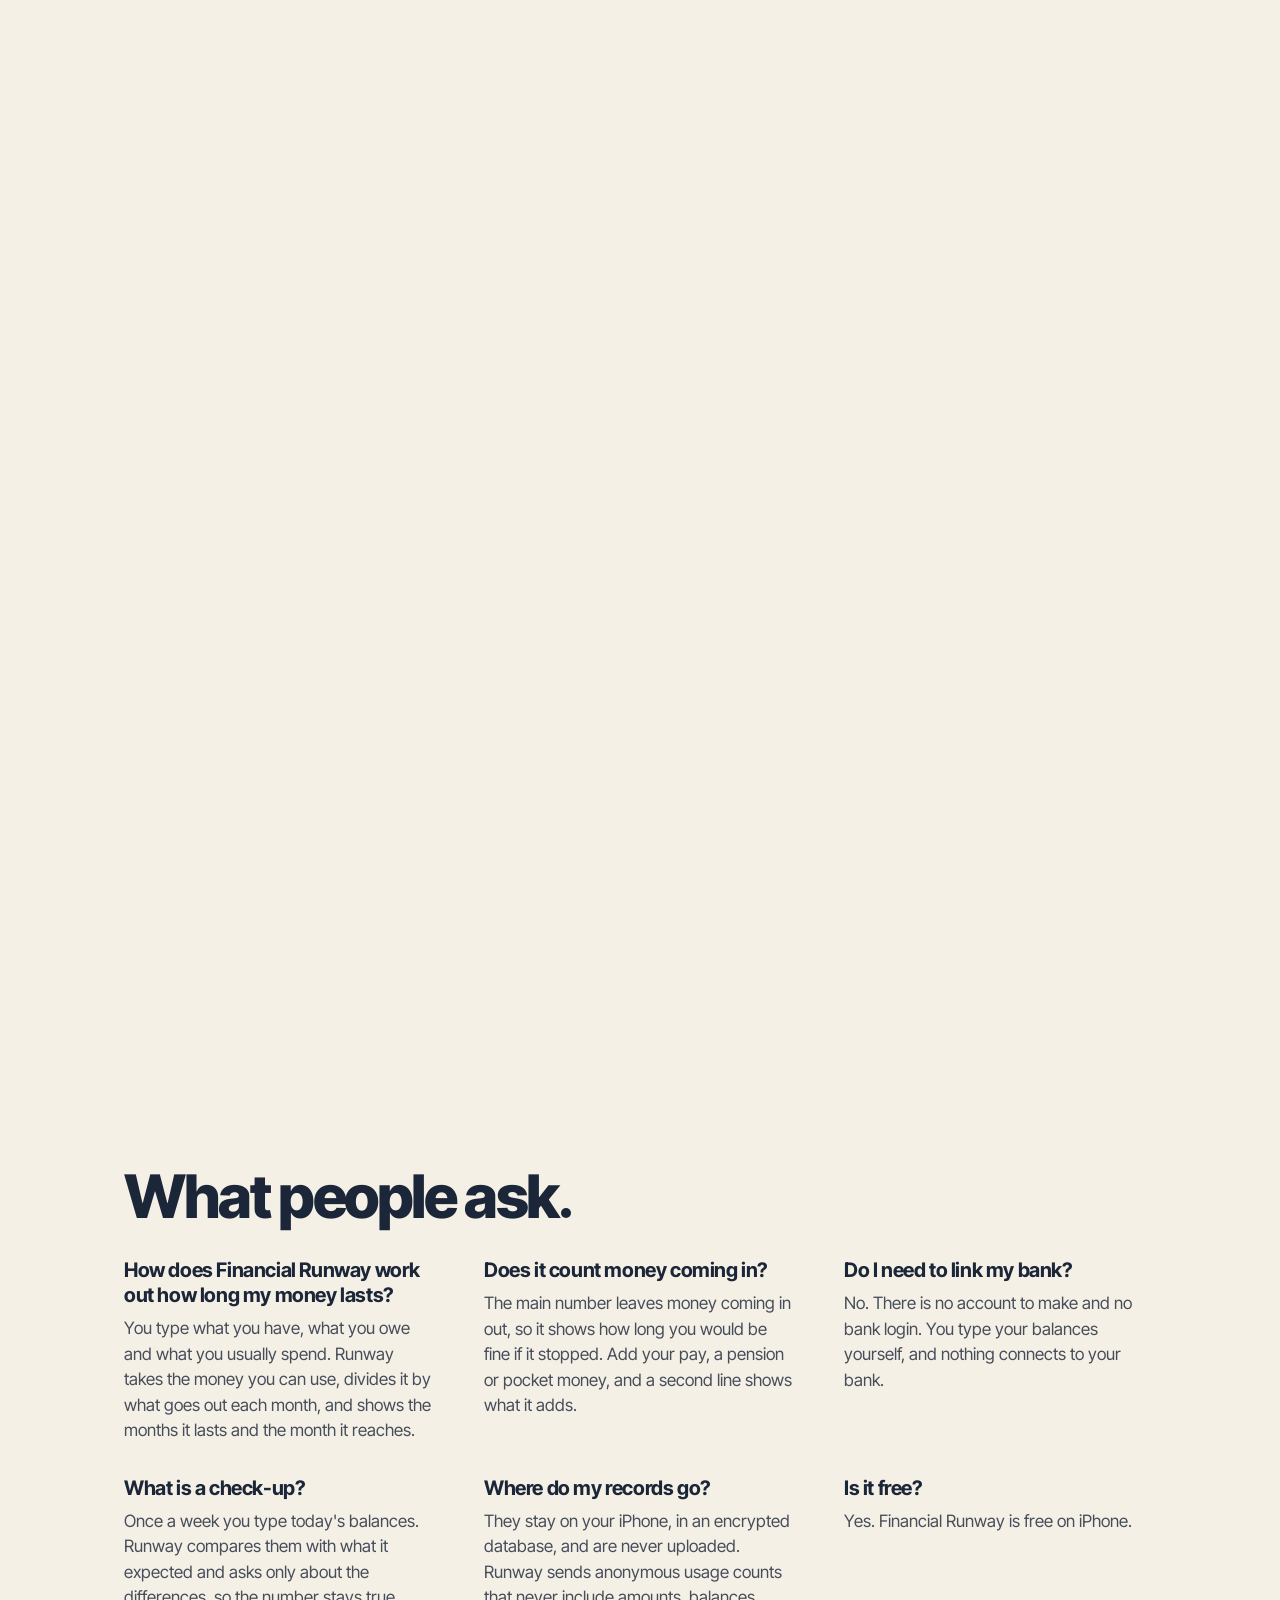
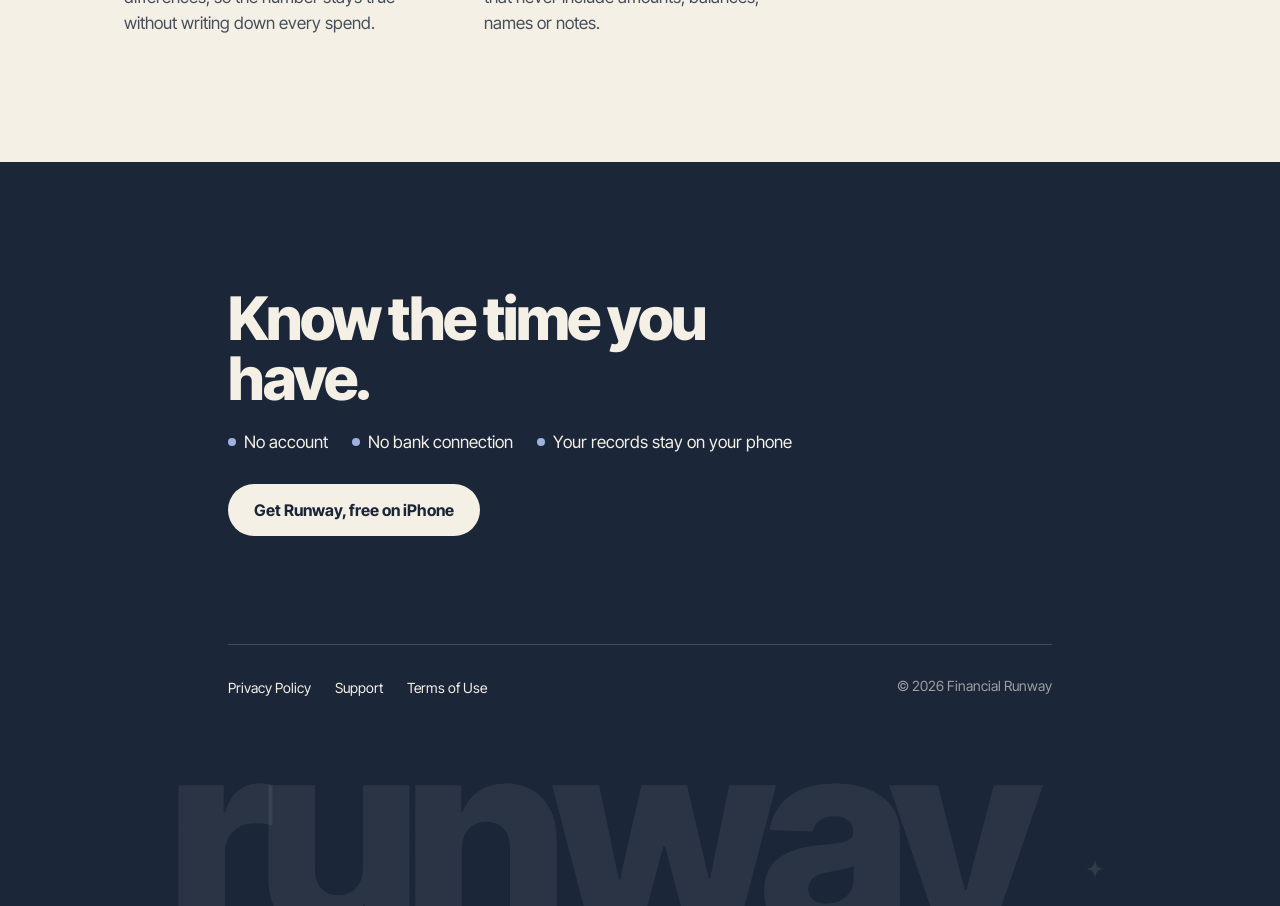
==== commit 78bb7faf: "feat(site): the circle carries on through the last two headings into the logo" ====
--- a/index.html
+++ b/index.html
@@ -91,7 +91,7 @@
 </div>
 
 <section class="beat" aria-label="Wait. What if?">
-  <div class="hold"><p class="w1" id="w1" aria-hidden="true">Wait<i class="pt" id="pt1"></i></p><p class="w2" id="w2" aria-hidden="true">What if<i class="el"></i><i class="el"></i><i class="pt" id="pt2"></i></p></div>
+  <div class="hold"><p class="w1" id="w1" aria-hidden="true">Wait<i class="pt" id="pt1">.</i></p><p class="w2" id="w2" aria-hidden="true">What if<i class="el"></i><i class="el"></i><i class="pt" id="pt2">.</i></p></div>
 </section>
 
 <div class="planrun" id="planrun">
@@ -115,7 +115,7 @@
 </div>
 
 <section class="asks" aria-labelledby="asks-h">
-  <h2 id="asks-h">What people ask.</h2>
+  <h2 id="asks-h">What people ask<i class="pt" id="pt3">.</i></h2>
   <div class="qas">
     <div class="qa"><h3>How does Financial Runway work out how long my money lasts?</h3><p>You type what you have, what you owe and what you usually spend. Runway takes the money you can use, divides it by what goes out each month, and shows the months it lasts and the month it reaches.</p></div>
     <div class="qa"><h3>Does it count money coming in?</h3><p>The main number leaves money coming in out, so it shows how long you would be fine if it stopped. Add your pay, a pension or pocket money, and a second line shows what it adds.</p></div>
@@ -130,7 +130,7 @@
 
 <footer class="foot">
   <div class="in">
-    <h2>Know the time you have.</h2>
+    <h2>Know the time you have<i class="pt" id="pt4">.</i></h2>
     <ul class="promise" aria-label="Privacy">
       <li>No account</li><li>No bank connection</li><li>Your records stay on your phone</li>
     </ul>
--- a/assets/home.css
+++ b/assets/home.css
@@ -63,11 +63,12 @@
 .cta{display:inline-block;margin-top:var(--s5);background:var(--ink);color:var(--paper);padding:16px 26px;border-radius:99px;text-decoration:none;font-weight:700}
 
 /* one circle through the page: the full stops are real dots, and while scroll carries the circle they are only its places */
-.beat .pt,.beat .el{display:inline-block;width:.17em;height:.17em;border-radius:50%;margin-left:.05em;background:var(--ink)}
+.pt,.beat .el{display:inline-block;width:.17em;height:.17em;border-radius:50%;margin-left:.05em;background:var(--ink);color:transparent;overflow:hidden}
 .beat .el+.el,.beat .el+.pt{margin-left:.07em}
-.beat .pt{background:var(--runway)}
+.pt{background:var(--runway)}
+.foot .pt{background:#9DB2E0}
 .carrier{position:fixed;left:0;top:0;width:100px;height:100px;border-radius:50%;background:var(--runway);z-index:4;pointer-events:none;opacity:0;transform-origin:50% 100%;will-change:transform}
-.carry .beat .pt{visibility:hidden}
+.carry .pt{background:var(--ink)}.carry .foot .pt{background:var(--paper)}
 .pcircle{transition:color .3s var(--ease)}
 .carry .pcircle.away{visibility:hidden;color:transparent;transition:none}
 /* the beat before Plan: one held pause, driven by scroll */
@@ -157,6 +158,5 @@
 .small span{opacity:.6;padding:12px 0}
 .water{display:flex;align-items:baseline;justify-content:center;gap:0;margin:0 0 -2.6vw;color:rgba(245,240,230,.07);font-weight:800;letter-spacing:-.06em;line-height:.78;font-size:clamp(72px,21vw,280px);user-select:none;pointer-events:none}
 .water .mark{width:.3em;height:.32em;flex:none;margin-left:.02em}.water .mark .mc{color:rgba(157,178,224,.16)}.water .mark .ms{fill:rgba(245,240,230,.1)}
-.water .mc{transform-box:fill-box;transform-origin:50% 100%}
 .foot :focus-visible{outline-color:#9DB2E0}
 @media (prefers-reduced-motion:reduce){*{transition:none!important;animation:none!important}}
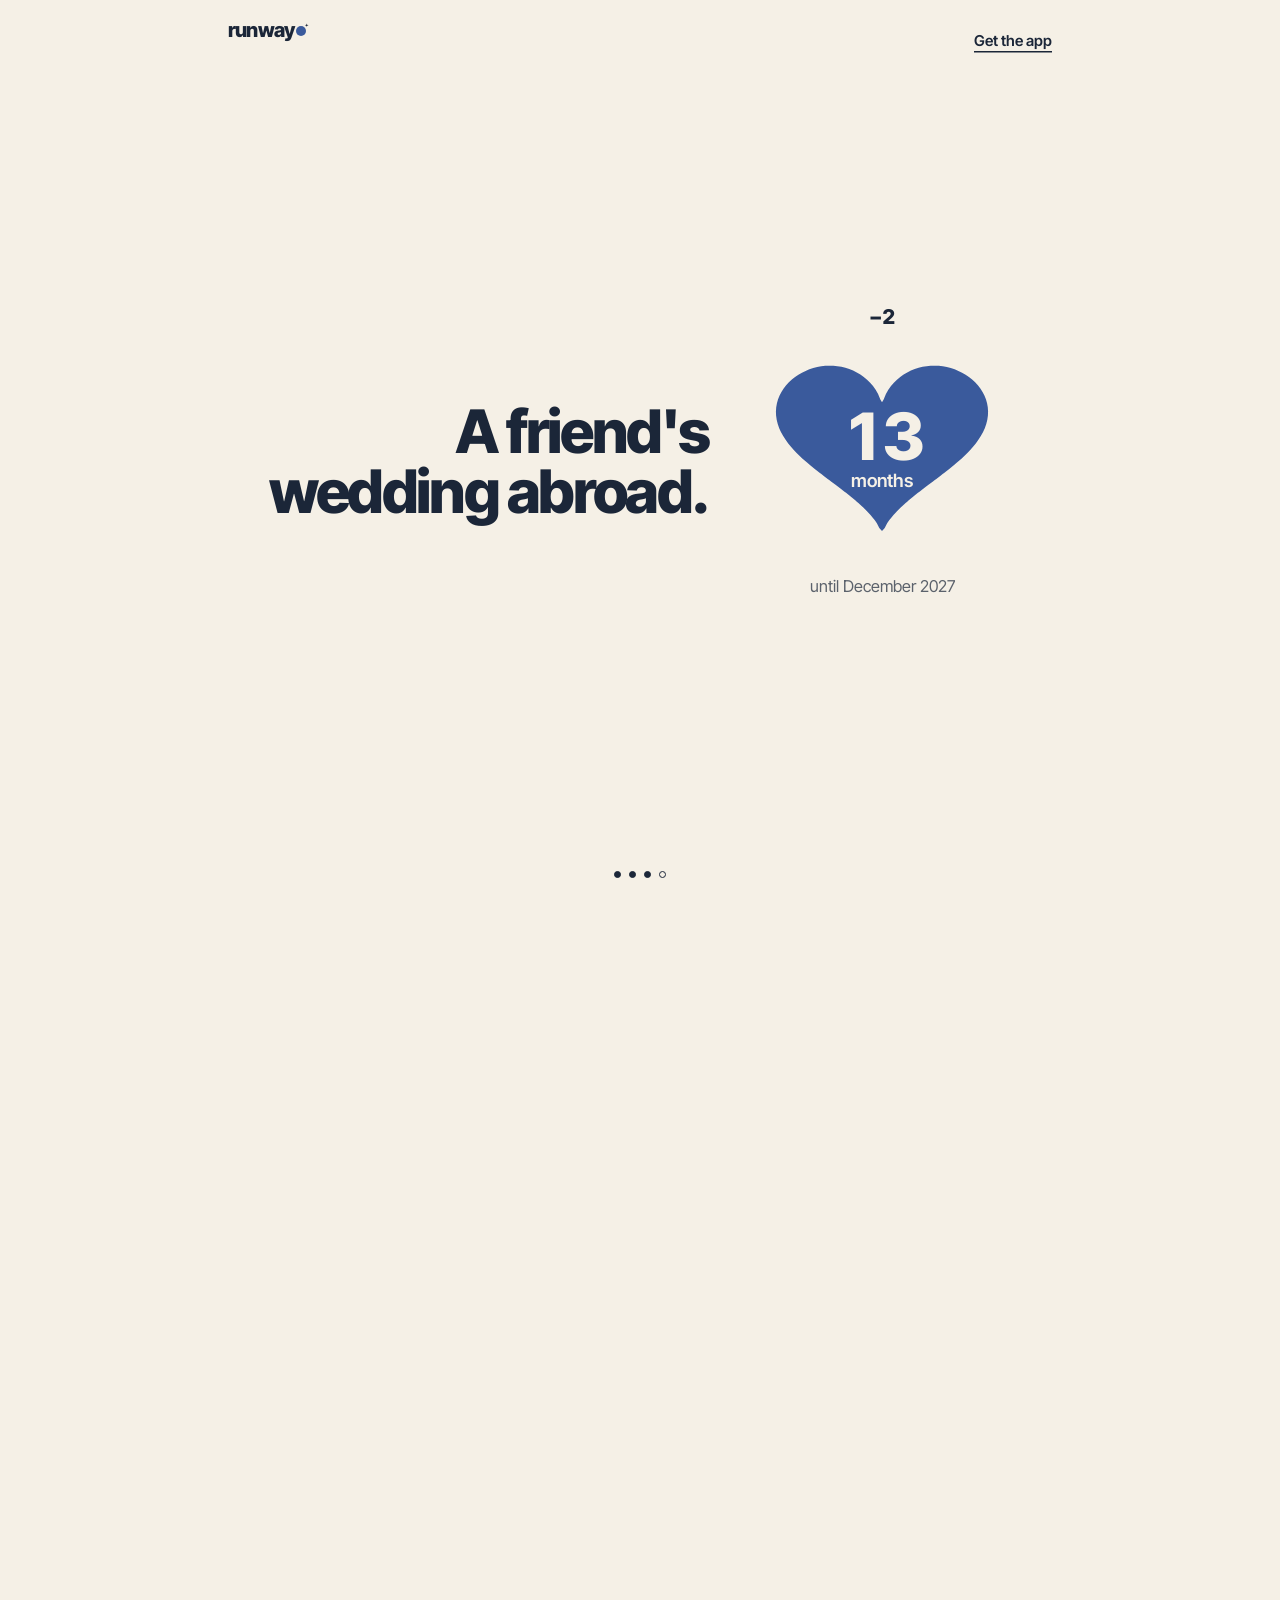
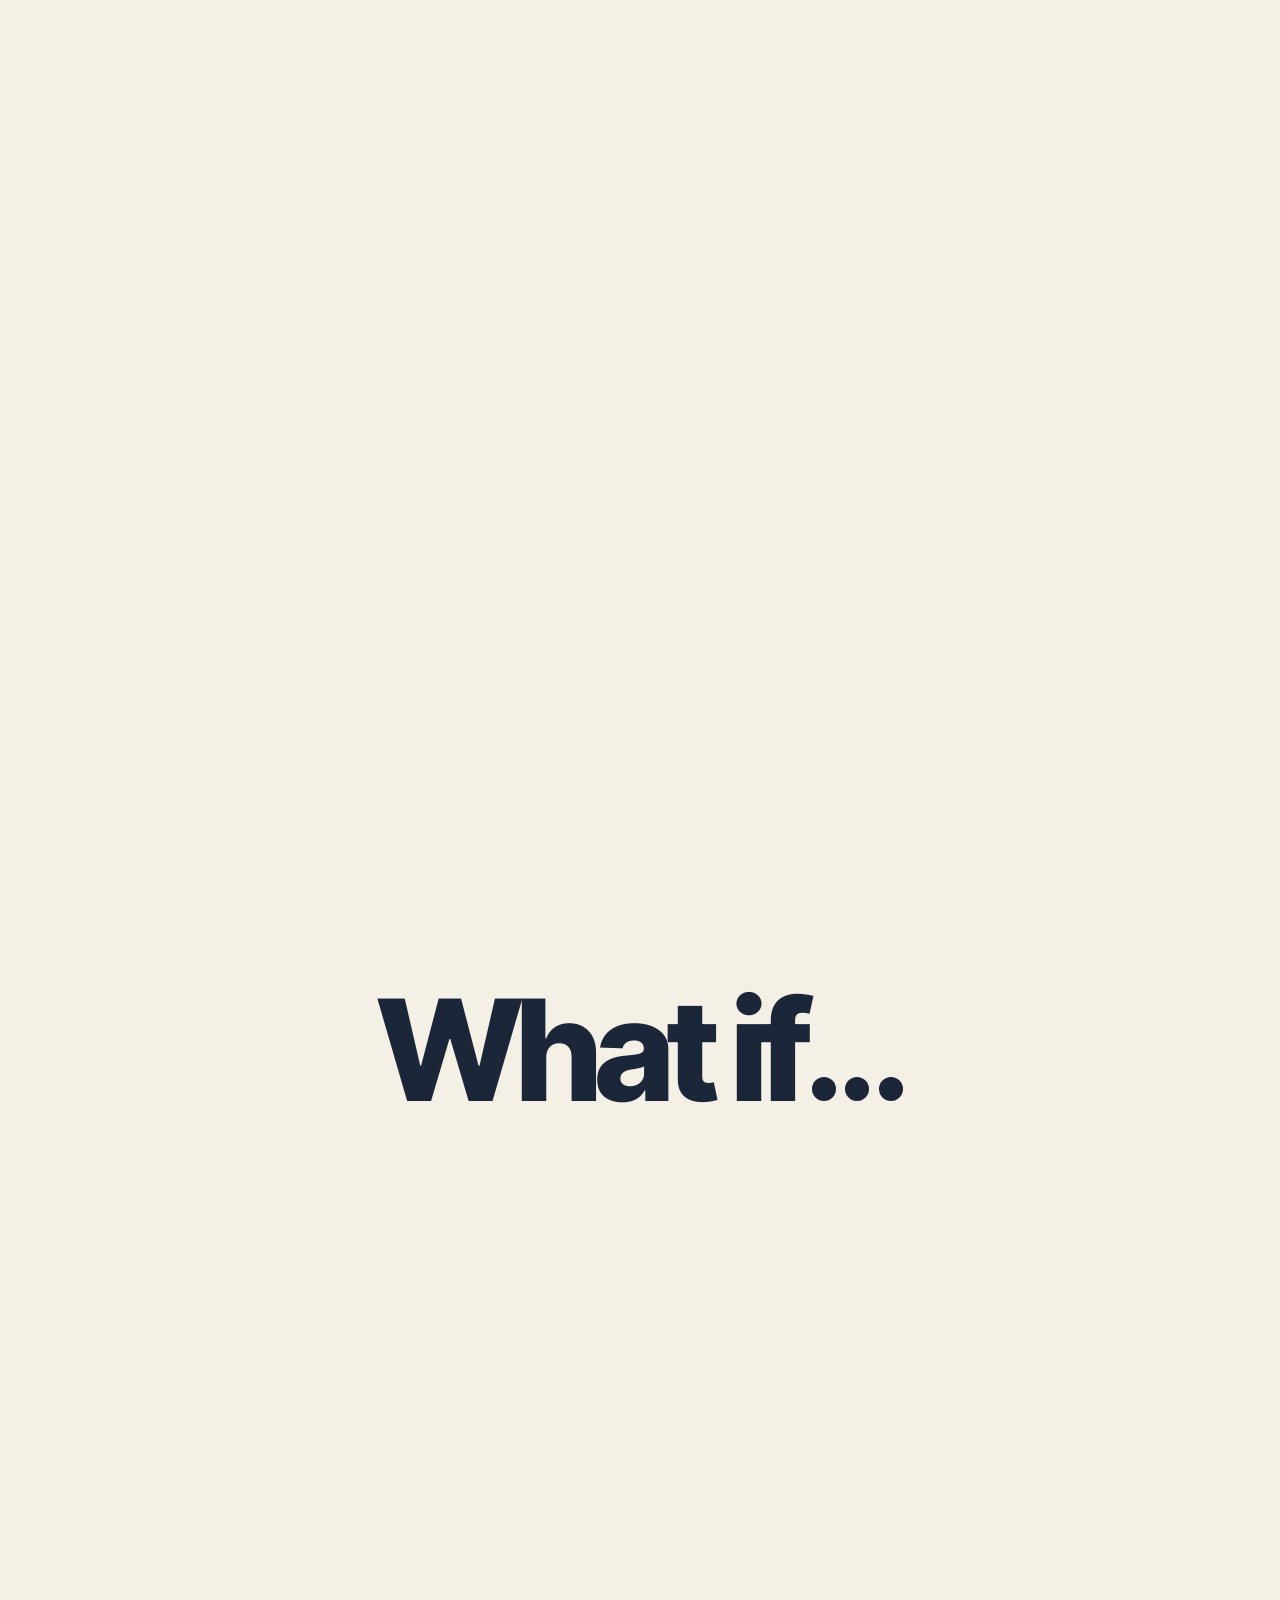
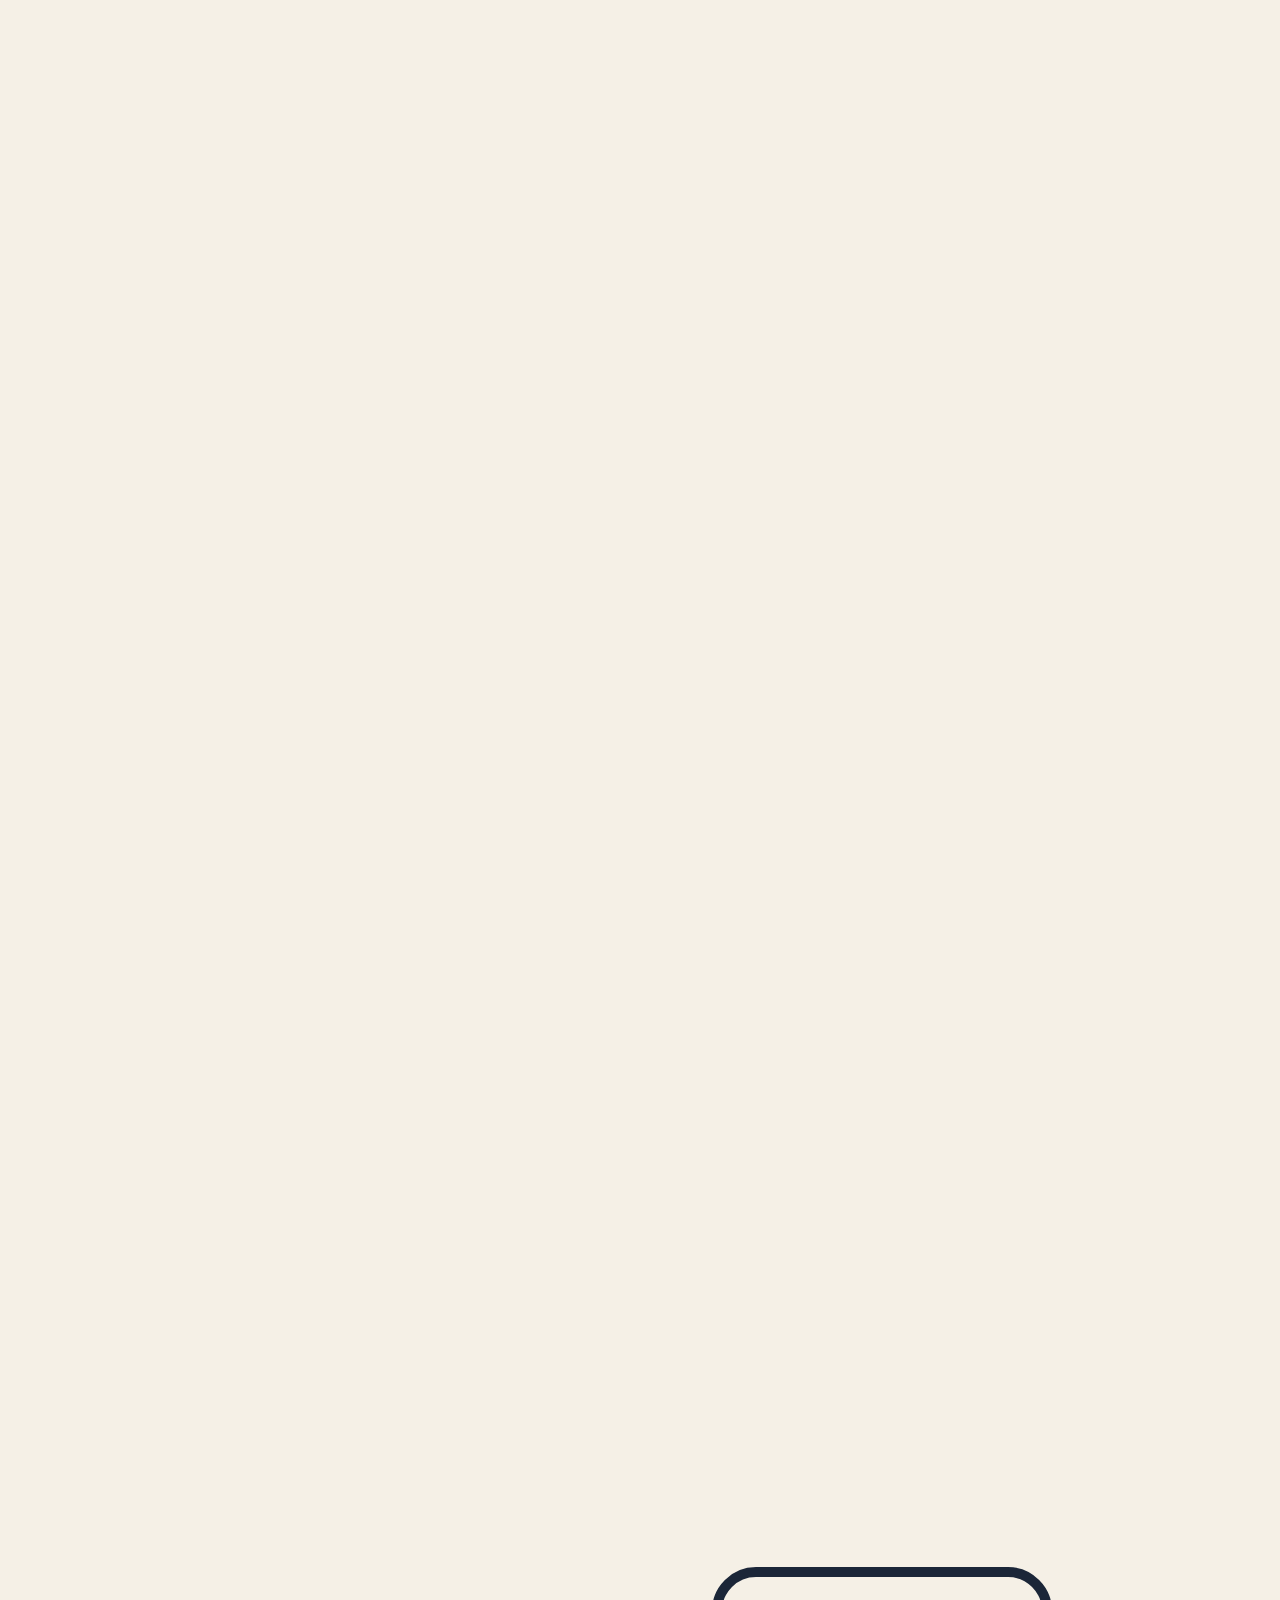
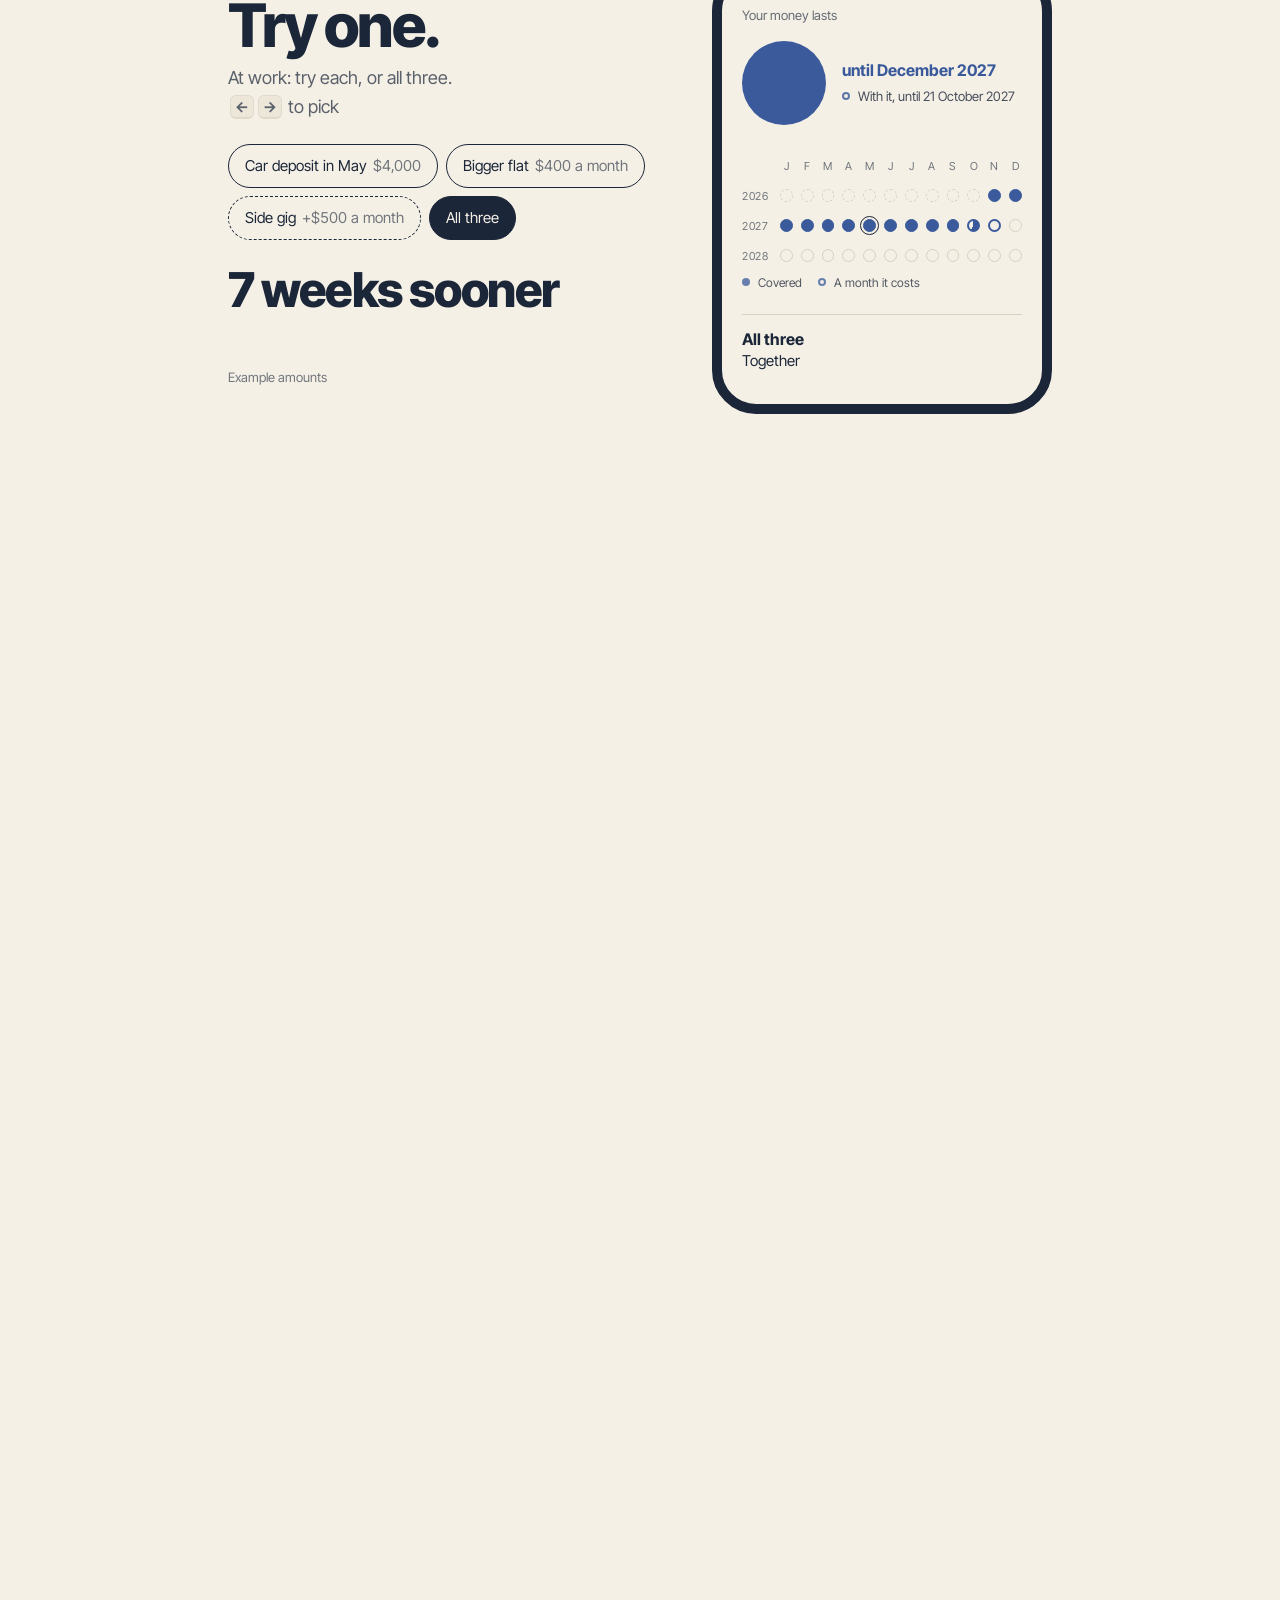
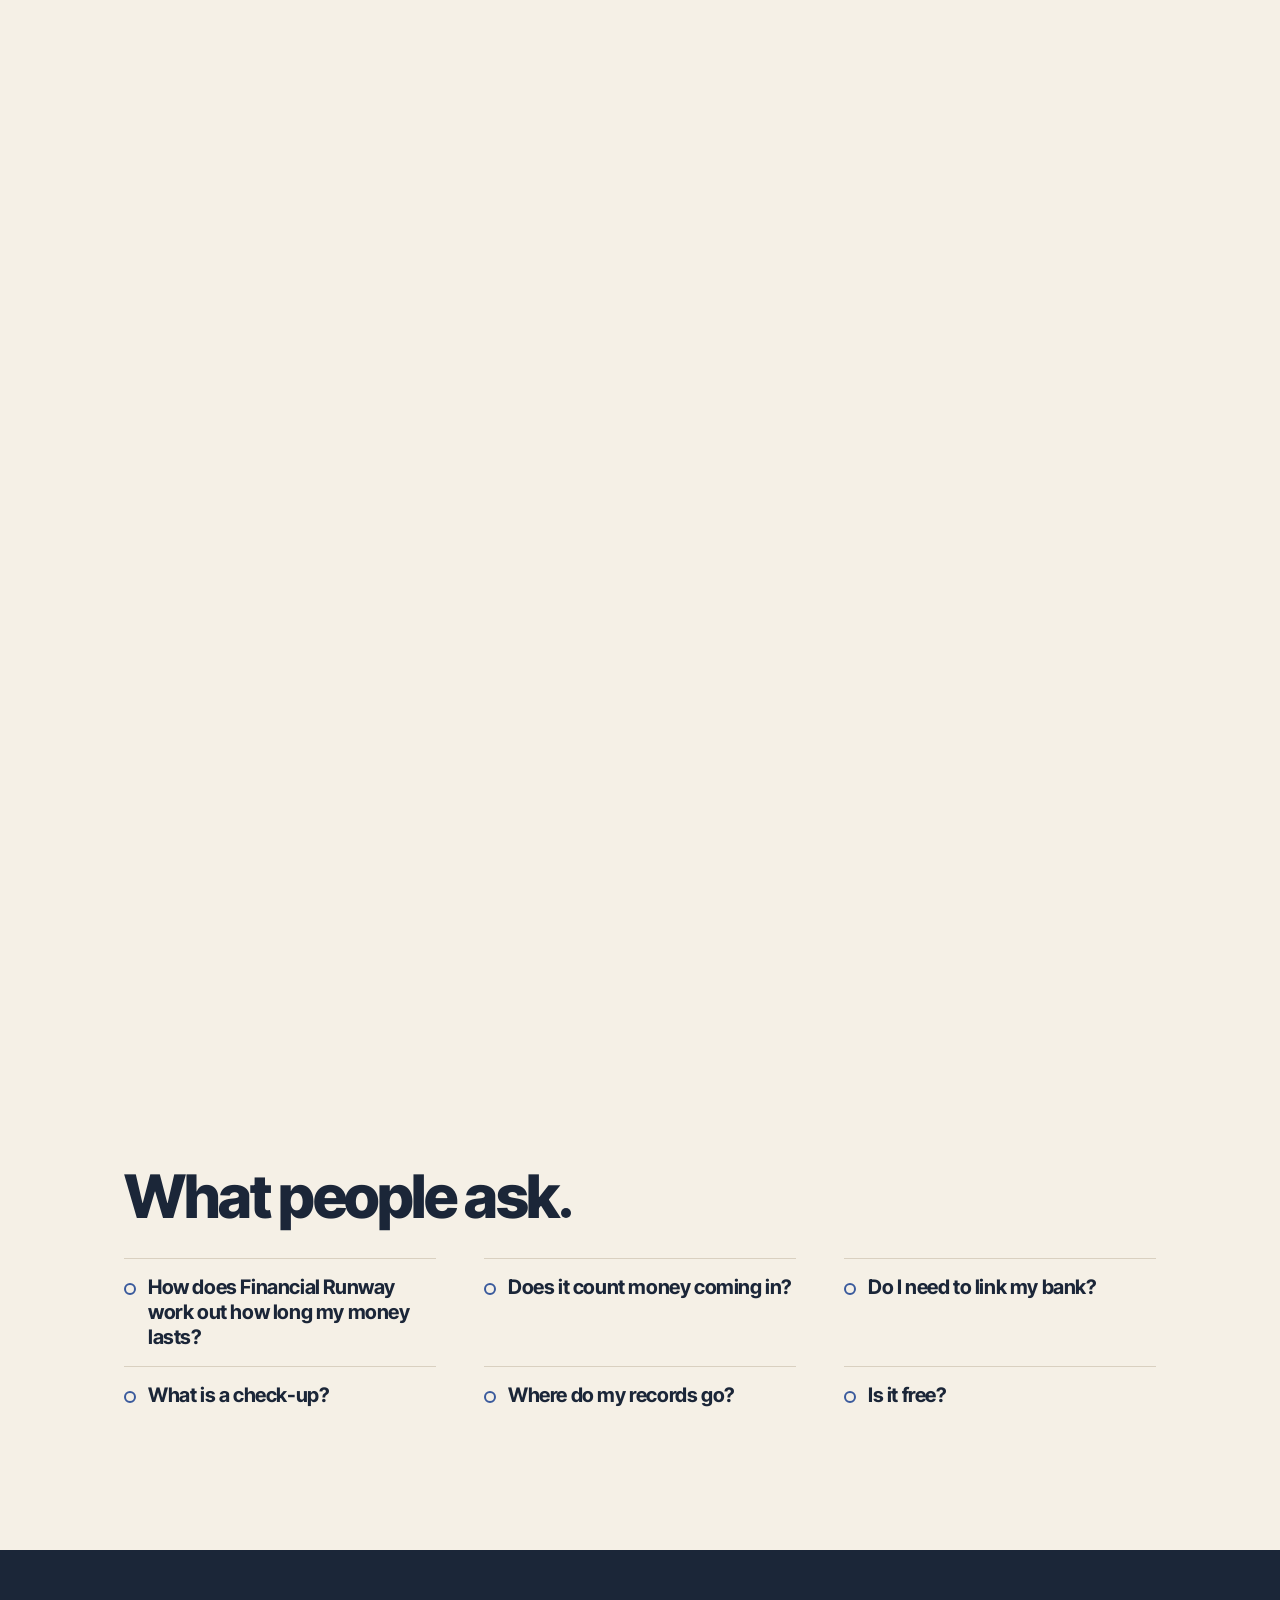
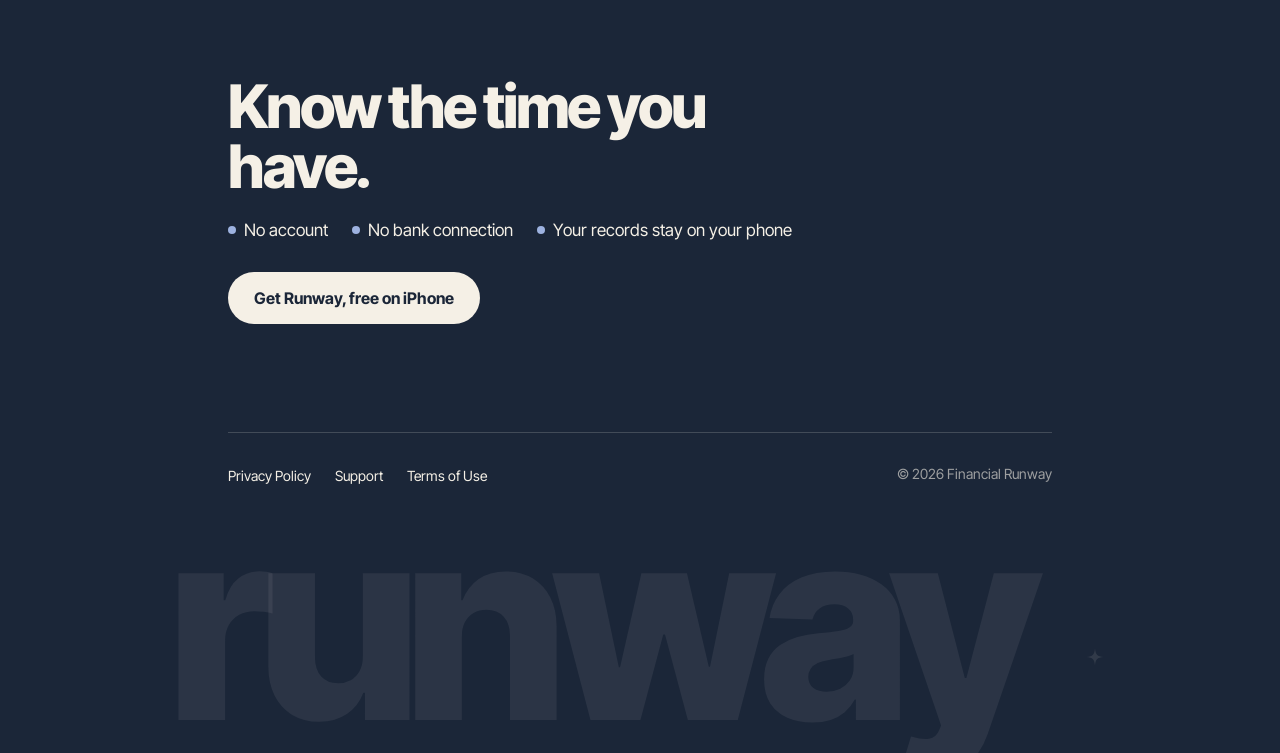
==== commit ed1448f4: "feat(site): the questions open on tap, the circle glides on a curve, and the logo's star lights when" ====
--- a/index.html
+++ b/index.html
@@ -117,12 +117,12 @@
 <section class="asks" aria-labelledby="asks-h">
   <h2 id="asks-h">What people ask<i class="pt" id="pt3">.</i></h2>
   <div class="qas">
-    <div class="qa"><h3>How does Financial Runway work out how long my money lasts?</h3><p>You type what you have, what you owe and what you usually spend. Runway takes the money you can use, divides it by what goes out each month, and shows the months it lasts and the month it reaches.</p></div>
-    <div class="qa"><h3>Does it count money coming in?</h3><p>The main number leaves money coming in out, so it shows how long you would be fine if it stopped. Add your pay, a pension or pocket money, and a second line shows what it adds.</p></div>
-    <div class="qa"><h3>Do I need to link my bank?</h3><p>No. There is no account to make and no bank login. You type your balances yourself, and nothing connects to your bank.</p></div>
-    <div class="qa"><h3>What is a check-up?</h3><p>Once a week you type today's balances. Runway compares them with what it expected and asks only about the differences, so the number stays true without writing down every spend.</p></div>
-    <div class="qa"><h3>Where do my records go?</h3><p>They stay on your iPhone, in an encrypted database, and are never uploaded. Runway sends anonymous usage counts that never include amounts, balances, names or notes.</p></div>
-    <div class="qa"><h3>Is it free?</h3><p>Yes. Financial Runway is free on iPhone.</p></div>
+    <details class="qa"><summary><h3>How does Financial Runway work out how long my money lasts?</h3></summary><p>You type what you have, what you owe and what you usually spend. Runway takes the money you can use, divides it by what goes out each month, and shows the months it lasts and the month it reaches.</p></details>
+    <details class="qa"><summary><h3>Does it count money coming in?</h3></summary><p>The main number leaves money coming in out, so it shows how long you would be fine if it stopped. Add your pay, a pension or pocket money, and a second line shows what it adds.</p></details>
+    <details class="qa"><summary><h3>Do I need to link my bank?</h3></summary><p>No. There is no account to make and no bank login. You type your balances yourself, and nothing connects to your bank.</p></details>
+    <details class="qa"><summary><h3>What is a check-up?</h3></summary><p>Once a week you type today's balances. Runway compares them with what it expected and asks only about the differences, so the number stays true without writing down every spend.</p></details>
+    <details class="qa"><summary><h3>Where do my records go?</h3></summary><p>They stay on your iPhone, in an encrypted database, and are never uploaded. Runway sends anonymous usage counts that never include amounts, balances, names or notes.</p></details>
+    <details class="qa"><summary><h3>Is it free?</h3></summary><p>Yes. Financial Runway is free on iPhone.</p></details>
   </div>
 </section>
 
@@ -144,7 +144,7 @@
       <span>© 2026 Financial Runway</span>
     </div>
   </div>
-  <div class="water" aria-hidden="true"><span>runway</span><svg class="mark" viewBox="0 0 30 32" aria-hidden="true"><circle cx="12" cy="20" r="10" fill="currentColor" class="mc"/><path transform="translate(19.62 4.74) scale(0.0764)" d="M50 0 C54 38 62 46 100 50 C62 54 54 62 50 100 C46 62 38 54 0 50 C38 46 46 38 50 0Z" class="ms"/></svg></div>
+  <div class="water" aria-hidden="true"><span>runway</span><svg class="mark" viewBox="0 0 30 32" aria-hidden="true"><circle cx="12" cy="20" r="10" fill="currentColor" class="mc"/><g class="lit"><path transform="translate(19.62 4.74) scale(0.0764)" d="M50 0 C54 38 62 46 100 50 C62 54 54 62 50 100 C46 62 38 54 0 50 C38 46 46 38 50 0Z" class="ms"/></g></svg></div>
 </footer>
   </body>
 </html>
--- a/assets/home.css
+++ b/assets/home.css
@@ -57,9 +57,17 @@
 @media (max-width:799px){.wrap{width:60vw}.step{padding-top:0}.step>div{top:max(6vh,72px)}}
 /* after the story */
 .asks{position:relative;z-index:3;background:var(--paper);padding:14vh 24px;max-width:1080px;margin:0 auto}
-.qas{display:grid;grid-template-columns:repeat(auto-fit,minmax(300px,1fr));gap:var(--s5) var(--s6);margin-top:var(--s5)}
-.qa h3{margin:0 0 var(--s1);font-size:20px;letter-spacing:-.02em;line-height:1.25}
-.qa p{margin:0;font-size:17px;line-height:1.5;opacity:.8}
+.qas{display:grid;grid-template-columns:repeat(auto-fit,minmax(300px,1fr));gap:0 var(--s6);align-items:start;margin-top:var(--s5)}
+/* questions only; an answer opens on tap, and its circle fills like a month that is covered */
+.qa{border-top:1px solid var(--line)}
+.qa summary{list-style:none;display:flex;gap:var(--s2);align-items:baseline;min-height:44px;padding:var(--s3) 0;cursor:pointer}
+.qa summary::-webkit-details-marker{display:none}
+.qa summary::before{content:"";flex:none;width:12px;height:12px;border-radius:50%;box-sizing:border-box;border:2px solid var(--runway);transform:translateY(1px);transition:background .25s var(--ease),transform .25s var(--ease)}
+.qa[open] summary::before{background:var(--runway);transform:translateY(1px) scale(1.15)}
+.qa h3{margin:0;font-size:20px;letter-spacing:-.02em;line-height:1.25}
+.qa p{margin:0 0 var(--s4) 24px;font-size:17px;line-height:1.5;opacity:.8}
+.qa[open] p{animation:open .35s var(--ease)}
+@keyframes open{from{opacity:0;transform:translateY(-6px)}}
 .cta{display:inline-block;margin-top:var(--s5);background:var(--ink);color:var(--paper);padding:16px 26px;border-radius:99px;text-decoration:none;font-weight:700}
 
 /* one circle through the page: the full stops are real dots, and while scroll carries the circle they are only its places */
@@ -67,7 +75,7 @@
 .beat .el+.el,.beat .el+.pt{margin-left:.07em}
 .pt{background:var(--runway)}
 .foot .pt{background:#9DB2E0}
-.carrier{position:fixed;left:0;top:0;width:100px;height:100px;border-radius:50%;background:var(--runway);z-index:4;pointer-events:none;opacity:0;transform-origin:50% 100%;will-change:transform}
+.carrier{position:fixed;left:0;top:0;width:100px;height:100px;border-radius:50%;background:var(--runway);z-index:4;pointer-events:none;opacity:0;will-change:transform}
 .carry .pt{background:var(--ink)}.carry .foot .pt{background:var(--paper)}
 .pcircle{transition:color .3s var(--ease)}
 .carry .pcircle.away{visibility:hidden;color:transparent;transition:none}
@@ -156,7 +164,11 @@
 .small a{color:var(--paper);text-decoration:none;display:inline-block;padding:14px 0;min-height:44px;box-sizing:border-box}
 .small a:hover{text-decoration:underline}
 .small span{opacity:.6;padding:12px 0}
-.water{display:flex;align-items:baseline;justify-content:center;gap:0;margin:0 0 -2.6vw;color:rgba(245,240,230,.07);font-weight:800;letter-spacing:-.06em;line-height:.78;font-size:clamp(72px,21vw,280px);user-select:none;pointer-events:none}
-.water .mark{width:.3em;height:.32em;flex:none;margin-left:.02em}.water .mark .mc{color:rgba(157,178,224,.16)}.water .mark .ms{fill:rgba(245,240,230,.1)}
+.water{display:flex;align-items:baseline;justify-content:center;gap:0;margin:0;padding-bottom:2vw;color:rgba(245,240,230,.07);font-weight:800;letter-spacing:-.06em;line-height:.78;font-size:clamp(72px,21vw,280px);user-select:none;pointer-events:none}
+.water .mark{width:.3em;height:.32em;flex:none;margin-left:.02em}.water .mark .mc{color:#9DB2E0}.water .mark .ms{fill:rgba(245,240,230,.1)}
+/* when the circle lands in the logo, its star lights: one spring a little past its size, then still */
+.water .lit{transform-box:fill-box;transform-origin:50% 50%;transform:scale(.85);transition:transform .6s cubic-bezier(.34,1.56,.64,1)}
+.water .lit .ms{transition:fill .4s var(--ease)}
+.water .mark.on .lit{transform:rotate(90deg) scale(1)}.water .mark.on .ms{fill:var(--paper)}
 .foot :focus-visible{outline-color:#9DB2E0}
 @media (prefers-reduced-motion:reduce){*{transition:none!important;animation:none!important}}
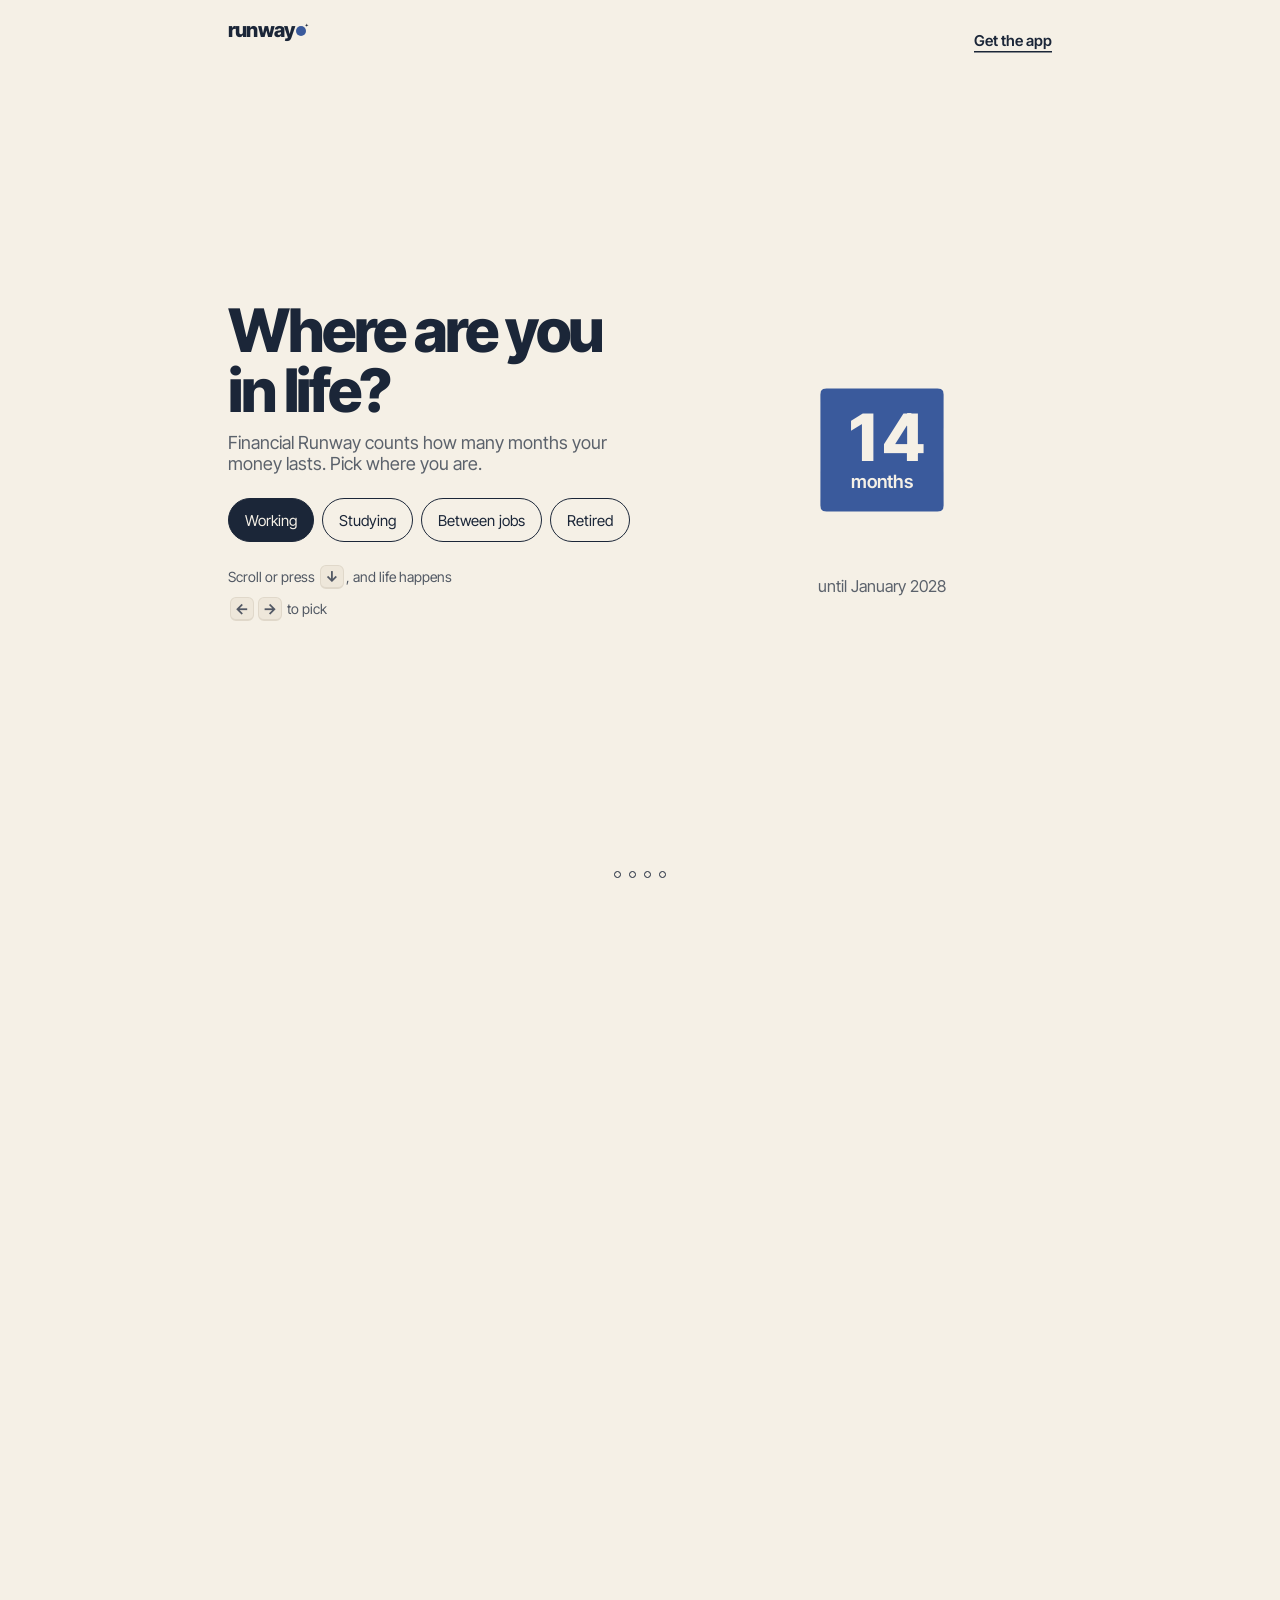
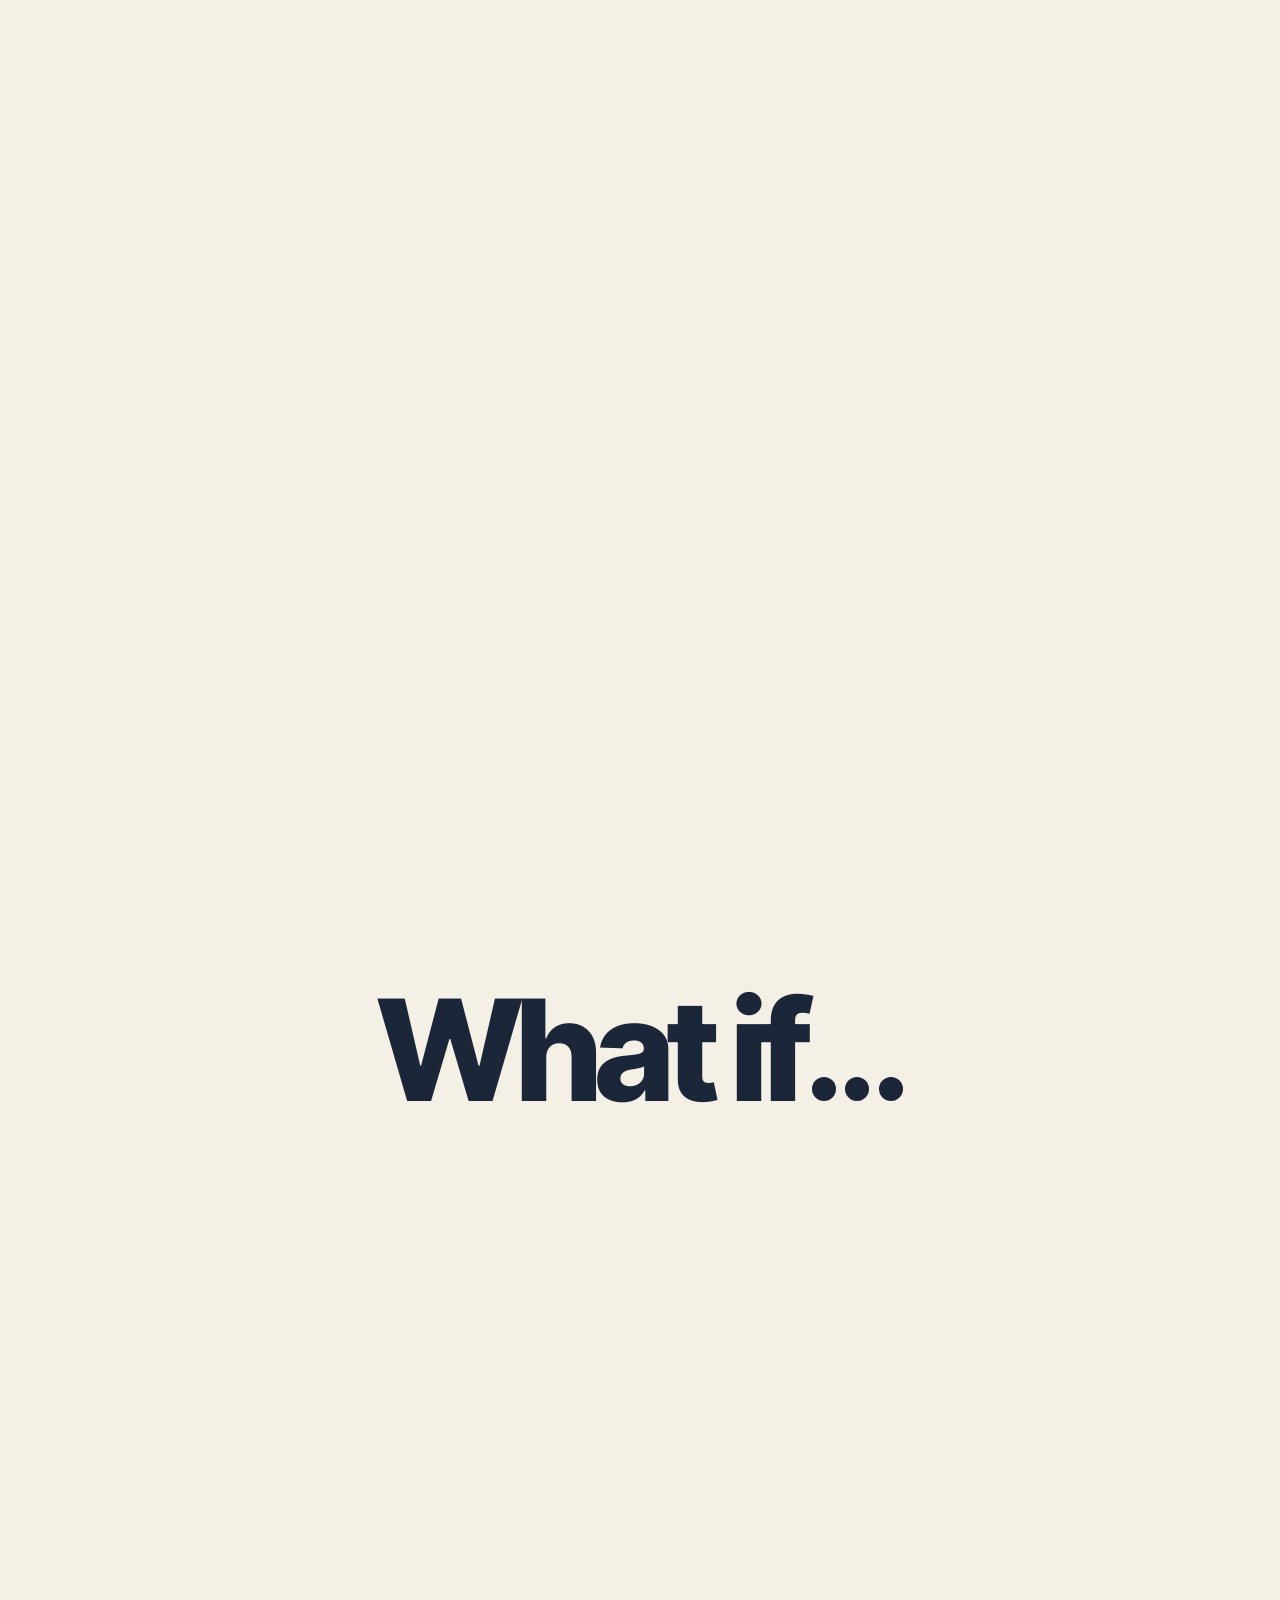
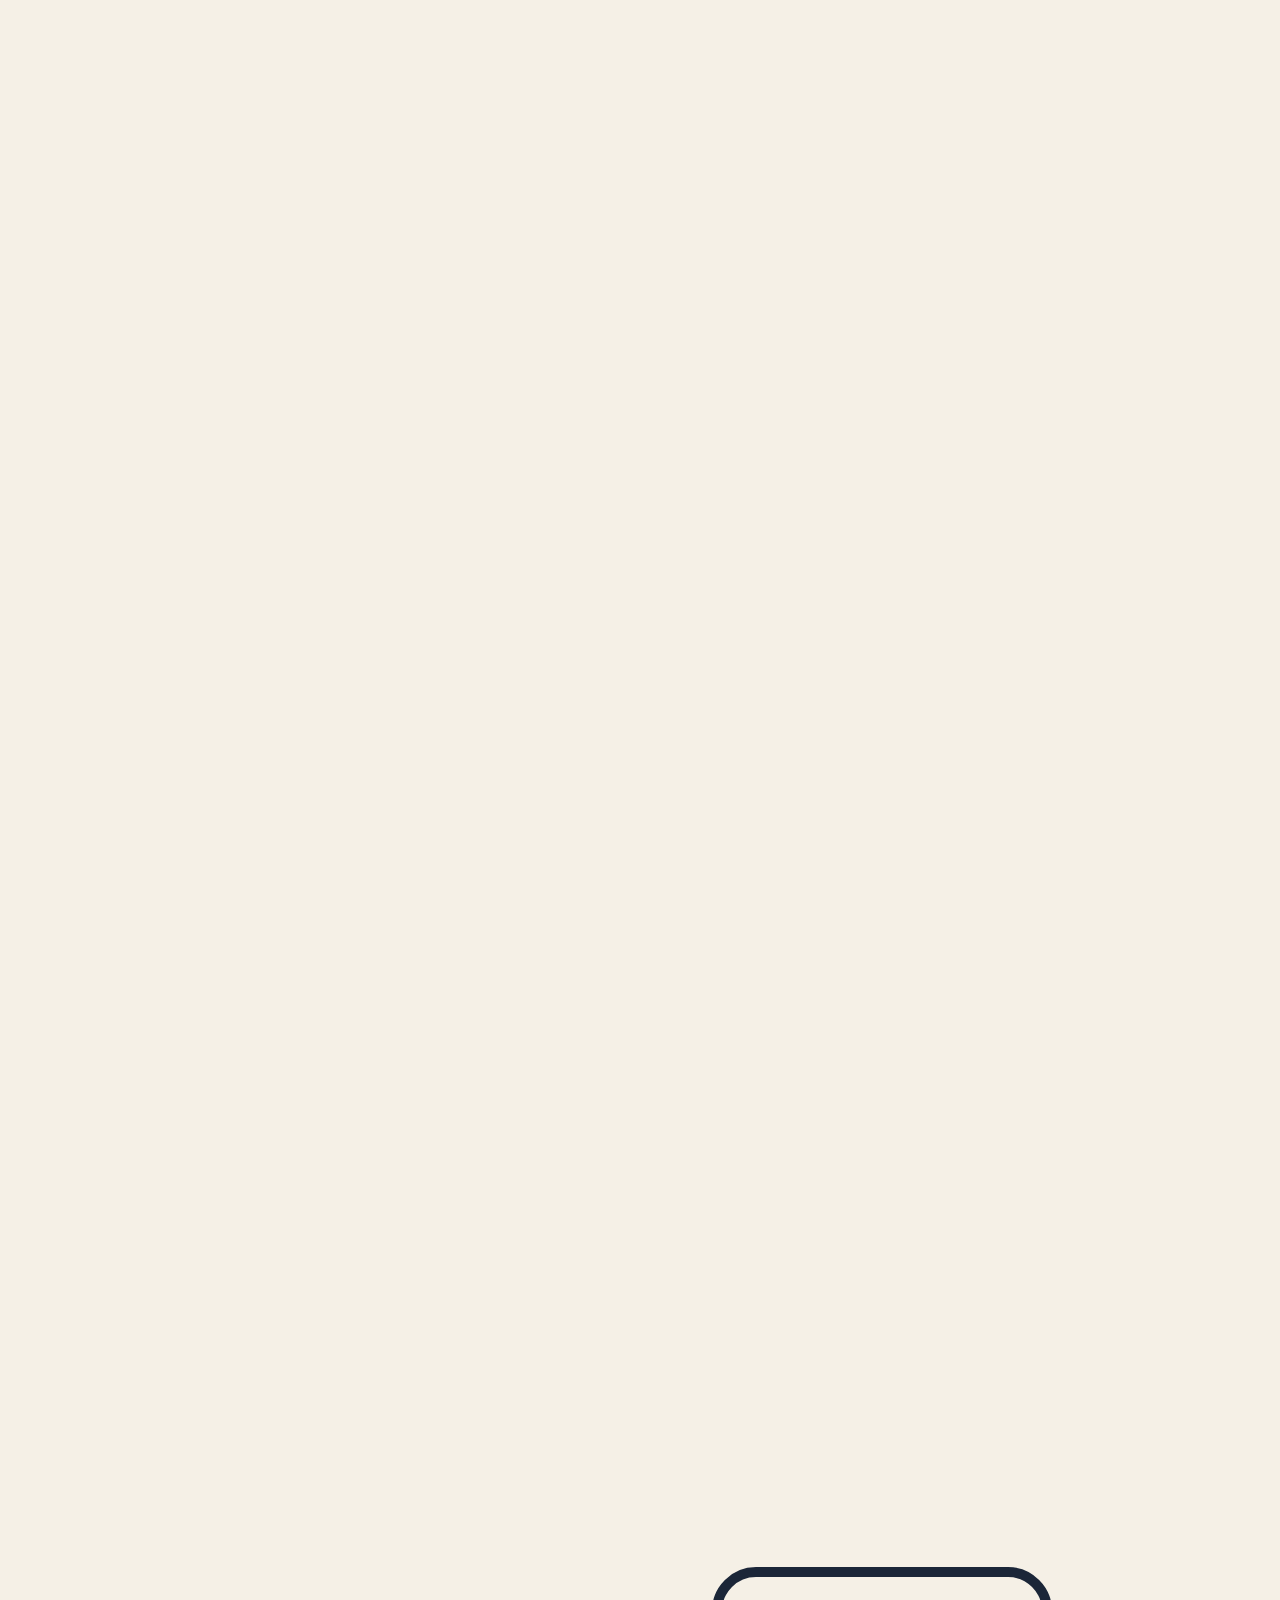
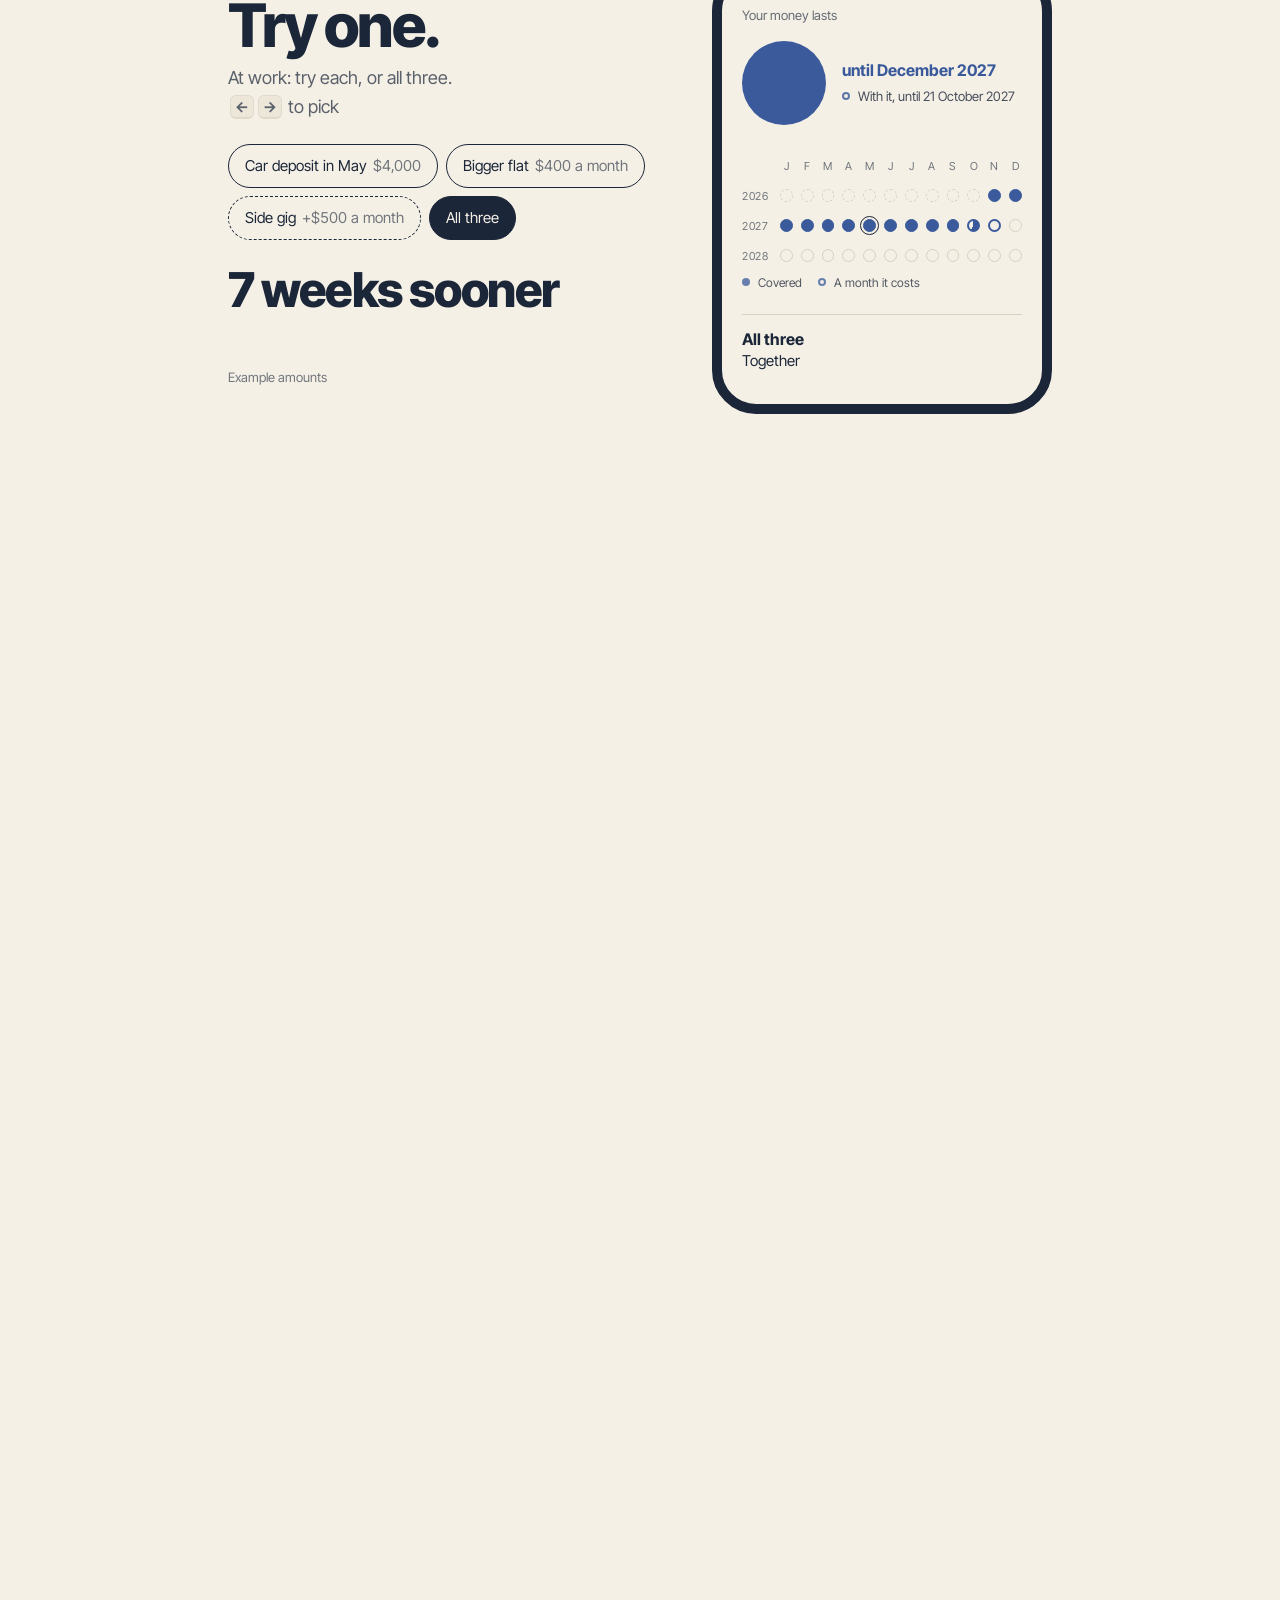
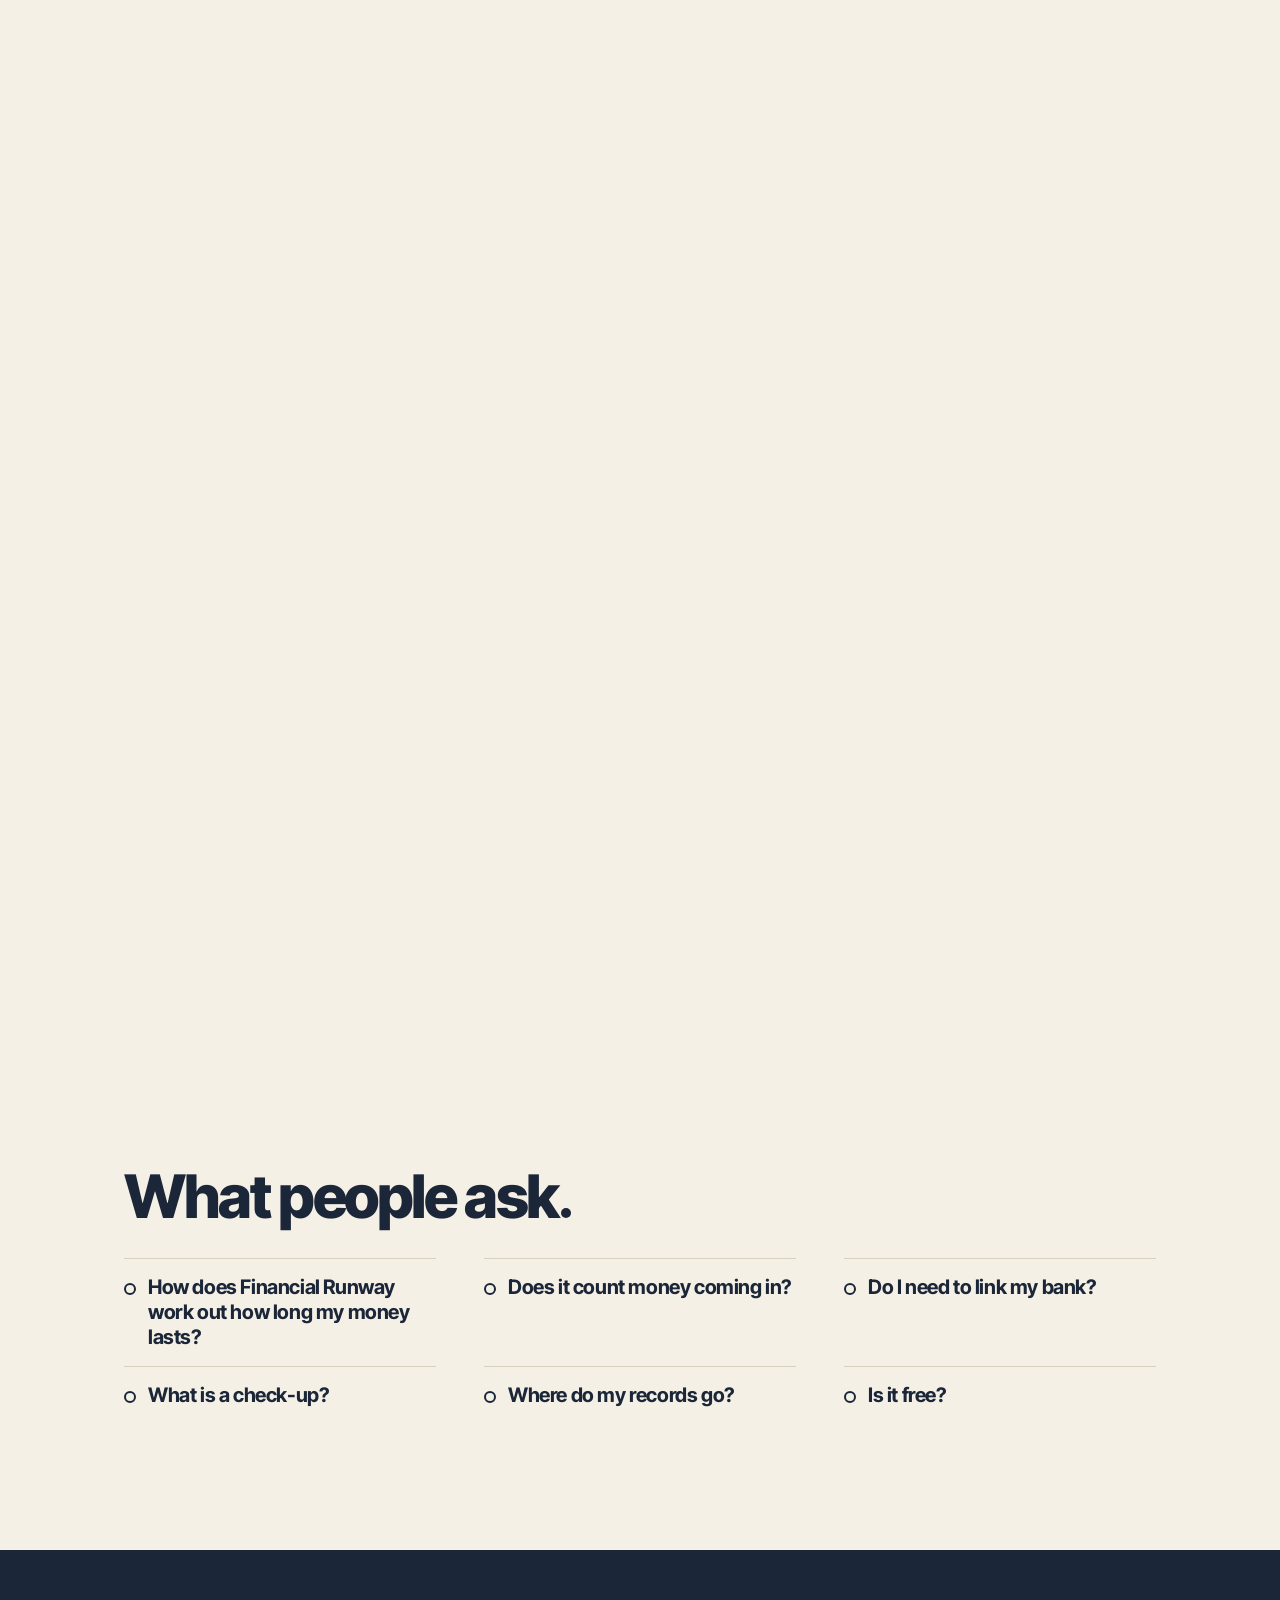
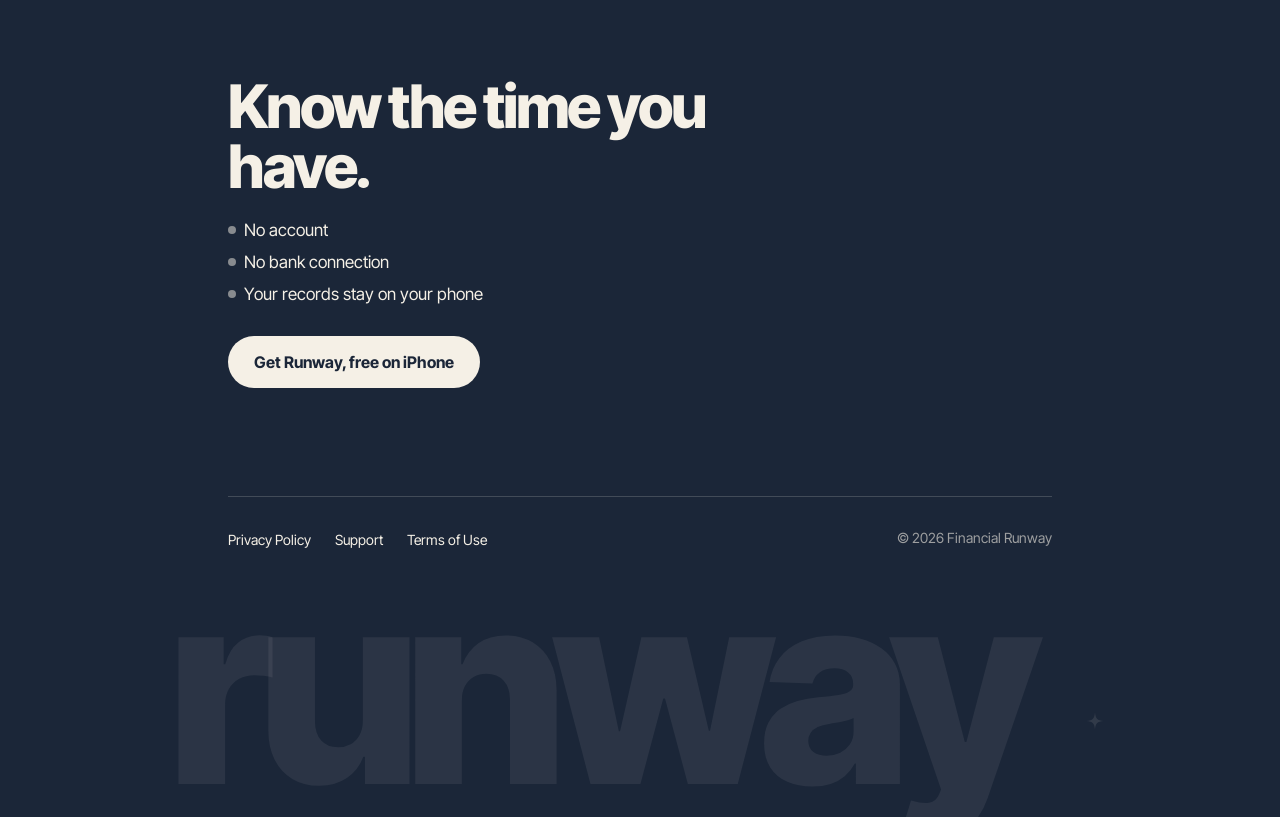
==== commit fca3cba3: "feat(site): the circle enters from the logo, and blue belongs to it alone The trailer is replaced by" ====
--- a/index.html
+++ b/index.html
@@ -60,7 +60,6 @@
   </div>
 
   <div class="dots" id="dots" aria-hidden="true"><i></i><i></i><i></i><i></i></div>
-  <div class="trail" id="trail" aria-hidden="true"></div>
   <div class="steps">
     <section class="step" data-step="0"><div>
       <h1>Where are you in life?</h1>
--- a/assets/home.css
+++ b/assets/home.css
@@ -58,12 +58,12 @@
 /* after the story */
 .asks{position:relative;z-index:3;background:var(--paper);padding:14vh 24px;max-width:1080px;margin:0 auto}
 .qas{display:grid;grid-template-columns:repeat(auto-fit,minmax(300px,1fr));gap:0 var(--s6);align-items:start;margin-top:var(--s5)}
-/* questions only; an answer opens on tap, and its circle fills like a month that is covered */
+/* questions only; an answer opens on tap and its ring fills; ink, so blue stays the one circle's */
 .qa{border-top:1px solid var(--line)}
 .qa summary{list-style:none;display:flex;gap:var(--s2);align-items:baseline;min-height:44px;padding:var(--s3) 0;cursor:pointer}
 .qa summary::-webkit-details-marker{display:none}
-.qa summary::before{content:"";flex:none;width:12px;height:12px;border-radius:50%;box-sizing:border-box;border:2px solid var(--runway);transform:translateY(1px);transition:background .25s var(--ease),transform .25s var(--ease)}
-.qa[open] summary::before{background:var(--runway);transform:translateY(1px) scale(1.15)}
+.qa summary::before{content:"";flex:none;width:12px;height:12px;border-radius:50%;box-sizing:border-box;border:2px solid var(--ink);transform:translateY(1px);transition:background .25s var(--ease),transform .25s var(--ease)}
+.qa[open] summary::before{background:var(--ink);transform:translateY(1px) scale(1.15)}
 .qa h3{margin:0;font-size:20px;letter-spacing:-.02em;line-height:1.25}
 .qa p{margin:0 0 var(--s4) 24px;font-size:17px;line-height:1.5;opacity:.8}
 .qa[open] p{animation:open .35s var(--ease)}
@@ -144,8 +144,9 @@
 .kb{display:none}.hint .pick,.lead .pick{margin-top:var(--s1)}
 @media (hover:hover) and (pointer:fine){.kb{display:inline}.kb.pick{display:block}.touch{display:none}}
 kbd{font-family:inherit;font-size:15px;font-weight:700;line-height:1;color:var(--ink);min-width:24px;height:24px;display:inline-grid;place-items:center;border:1px solid var(--line);border-bottom-width:2px;border-radius:6px;background:var(--card);margin:0 2px;vertical-align:middle;position:relative;top:-1px}
-.trail{position:fixed;z-index:3;transform:translateY(-50%);pointer-events:none;opacity:0}
-.trail h2{margin:0}
+/* the entrance: the circle lands first, then the words */
+.steps,.cnum,.cline{transition:opacity .4s var(--ease)}
+.entering .steps,.entering .cnum,.entering .cline{opacity:0!important;transition:none}
 .pin{position:fixed;right:24px;bottom:24px;z-index:6;display:inline-flex;align-items:center;min-height:44px;padding:0 20px;border-radius:99px;background:var(--ink);color:var(--paper);font-weight:700;text-decoration:none;
   opacity:0;transform:translateY(16px);pointer-events:none;transition:opacity .35s var(--ease),transform .35s var(--ease)}
 .pin.on{opacity:1;transform:none;pointer-events:auto}
@@ -155,9 +156,9 @@
 .foot{position:relative;z-index:3;background:var(--ink);color:var(--paper);padding:14vh 24px 0;overflow:hidden}
 .foot .in{max-width:824px;margin:0 auto}
 .foot h2{color:var(--paper);max-width:12ch}
-.promise{list-style:none;padding:0;margin:var(--s4) 0 0;display:flex;flex-wrap:wrap;gap:var(--s1) var(--s4);font-size:17px}
+.promise{list-style:none;padding:0;margin:var(--s4) 0 0;display:flex;flex-direction:column;gap:var(--s2);font-size:17px}
 .promise li{display:flex;align-items:center;gap:var(--s1)}
-.promise li::before{content:"";width:8px;height:8px;border-radius:50%;background:#9DB2E0}
+.promise li::before{content:"";width:8px;height:8px;border-radius:50%;background:rgba(245,240,230,.5)} /* not blue: blue is the circle's */
 .foot .cta{background:var(--paper);color:var(--ink);margin-top:var(--s5)}
 .small{display:flex;flex-wrap:wrap;justify-content:space-between;gap:var(--s3);margin-top:12vh;padding:20px 0;border-top:1px solid rgba(245,240,230,.18);font-size:14px}
 .small ul{list-style:none;display:flex;flex-wrap:wrap;gap:var(--s1) var(--s4);margin:0;padding:0}
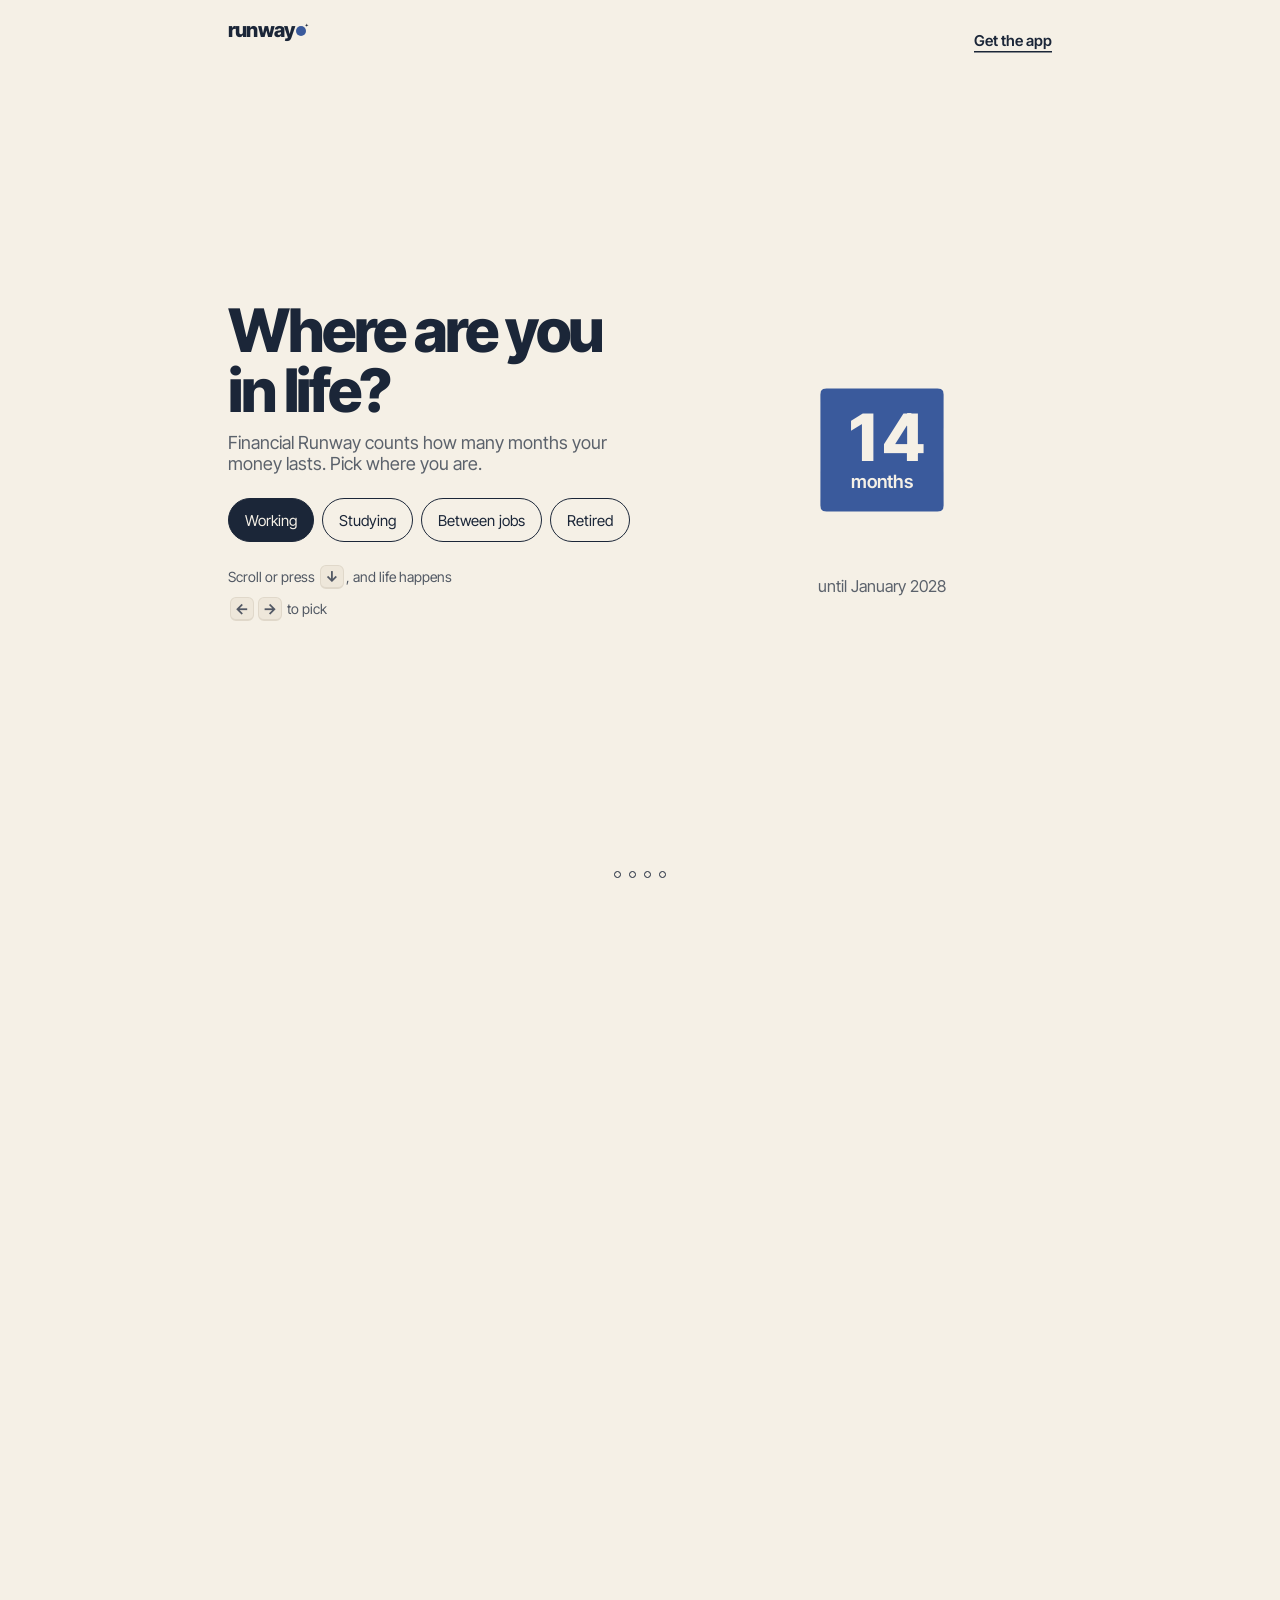
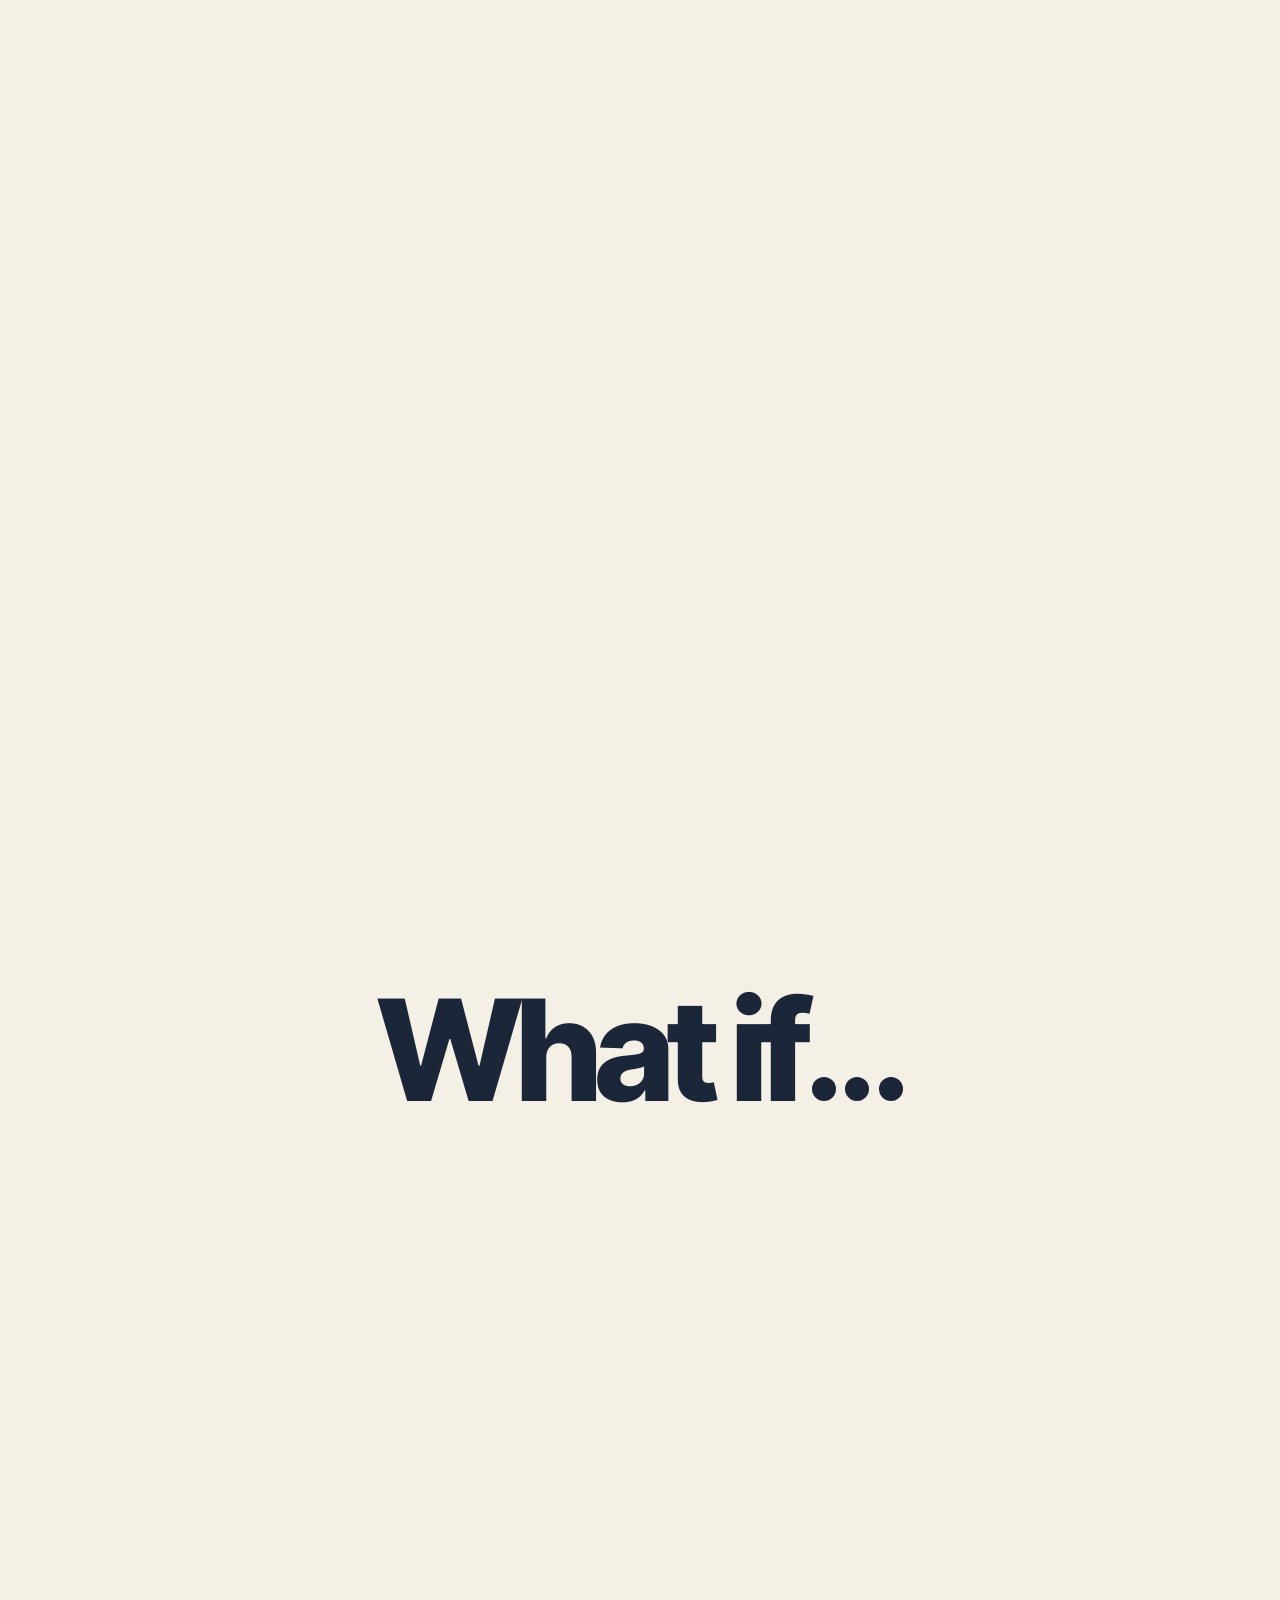
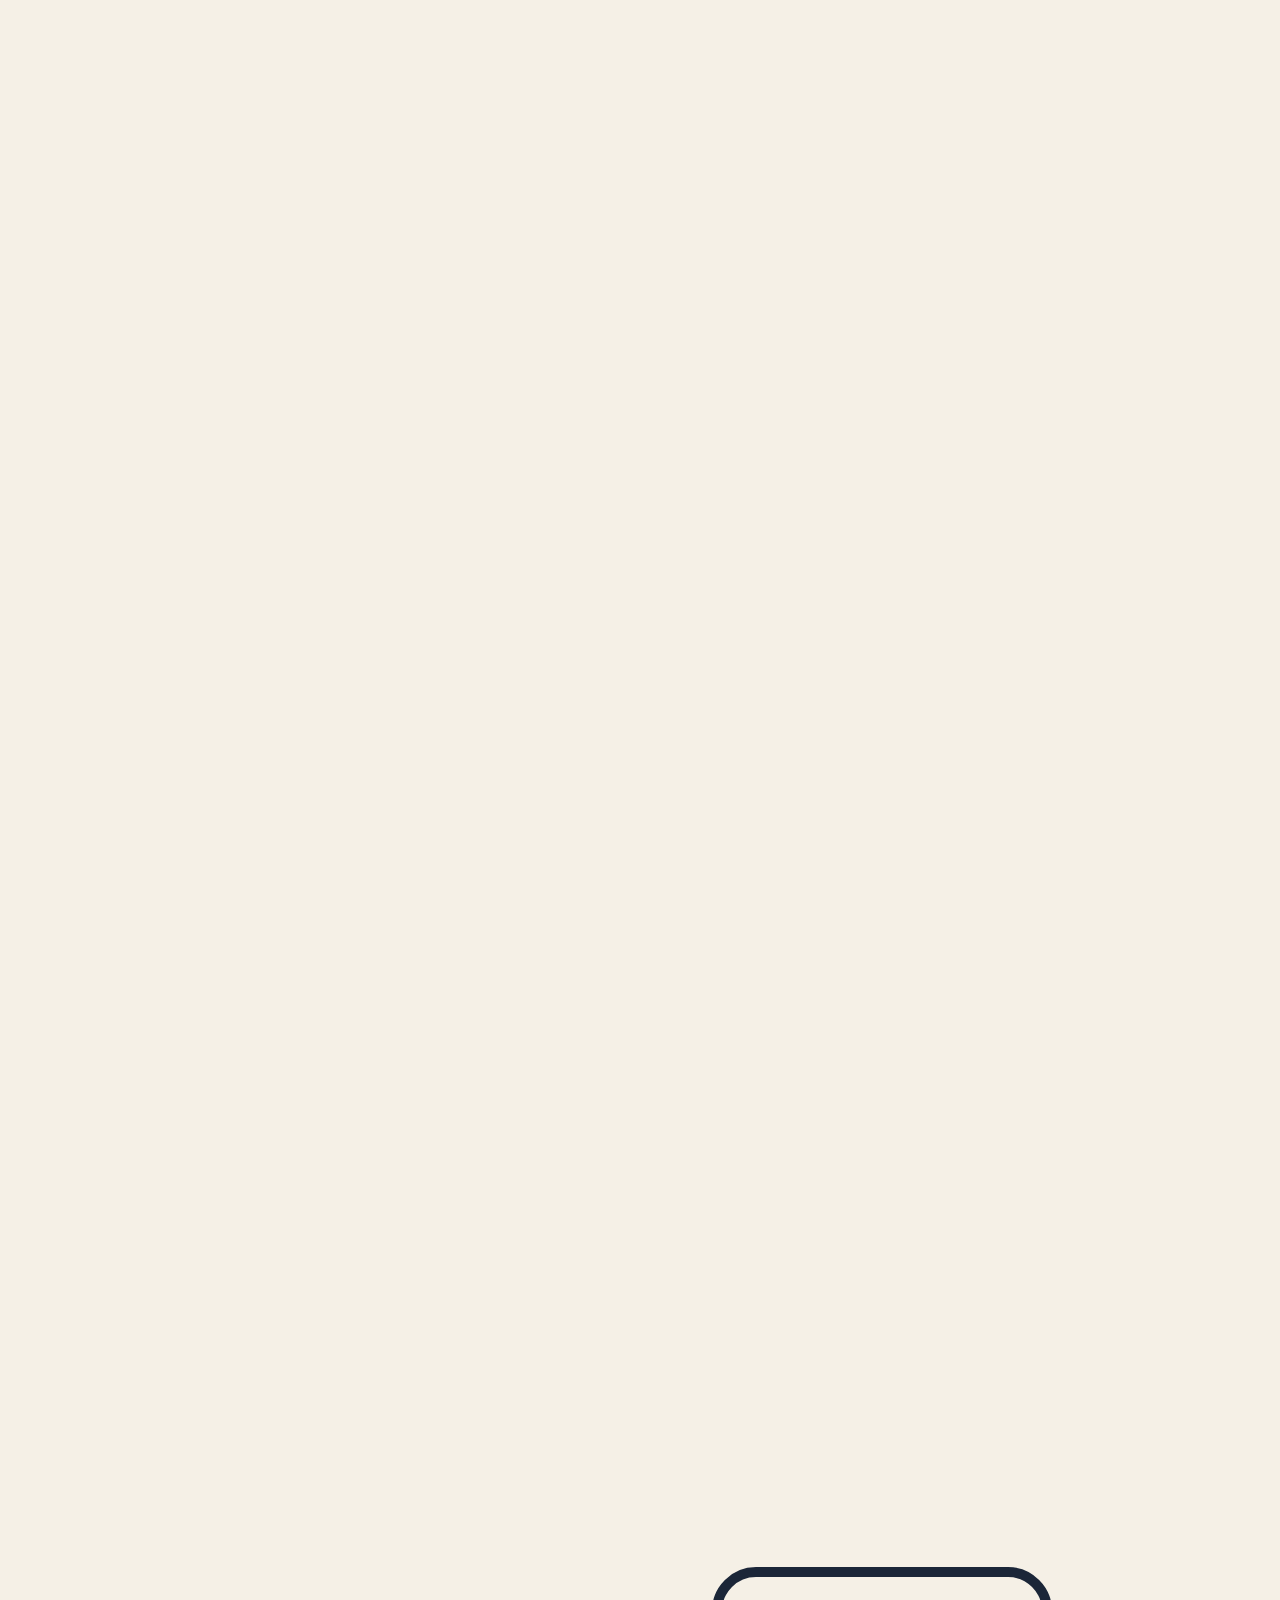
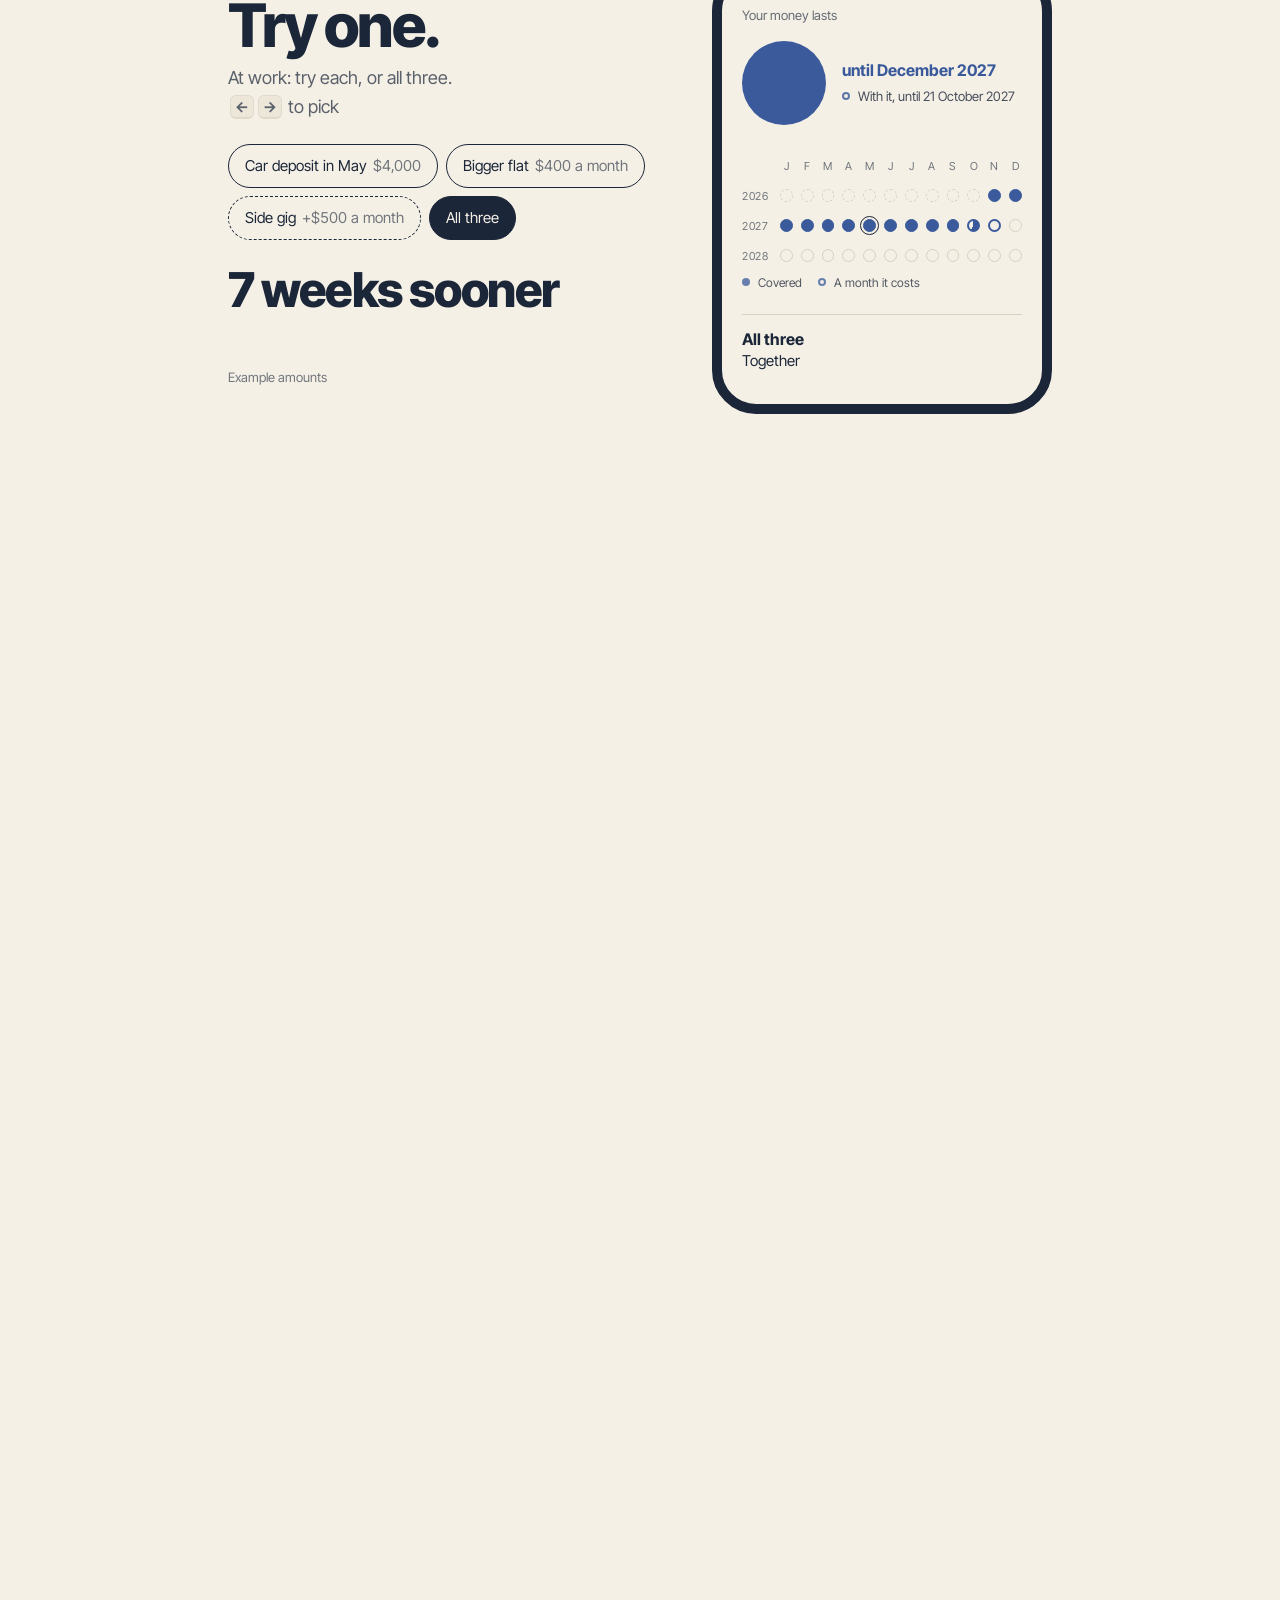
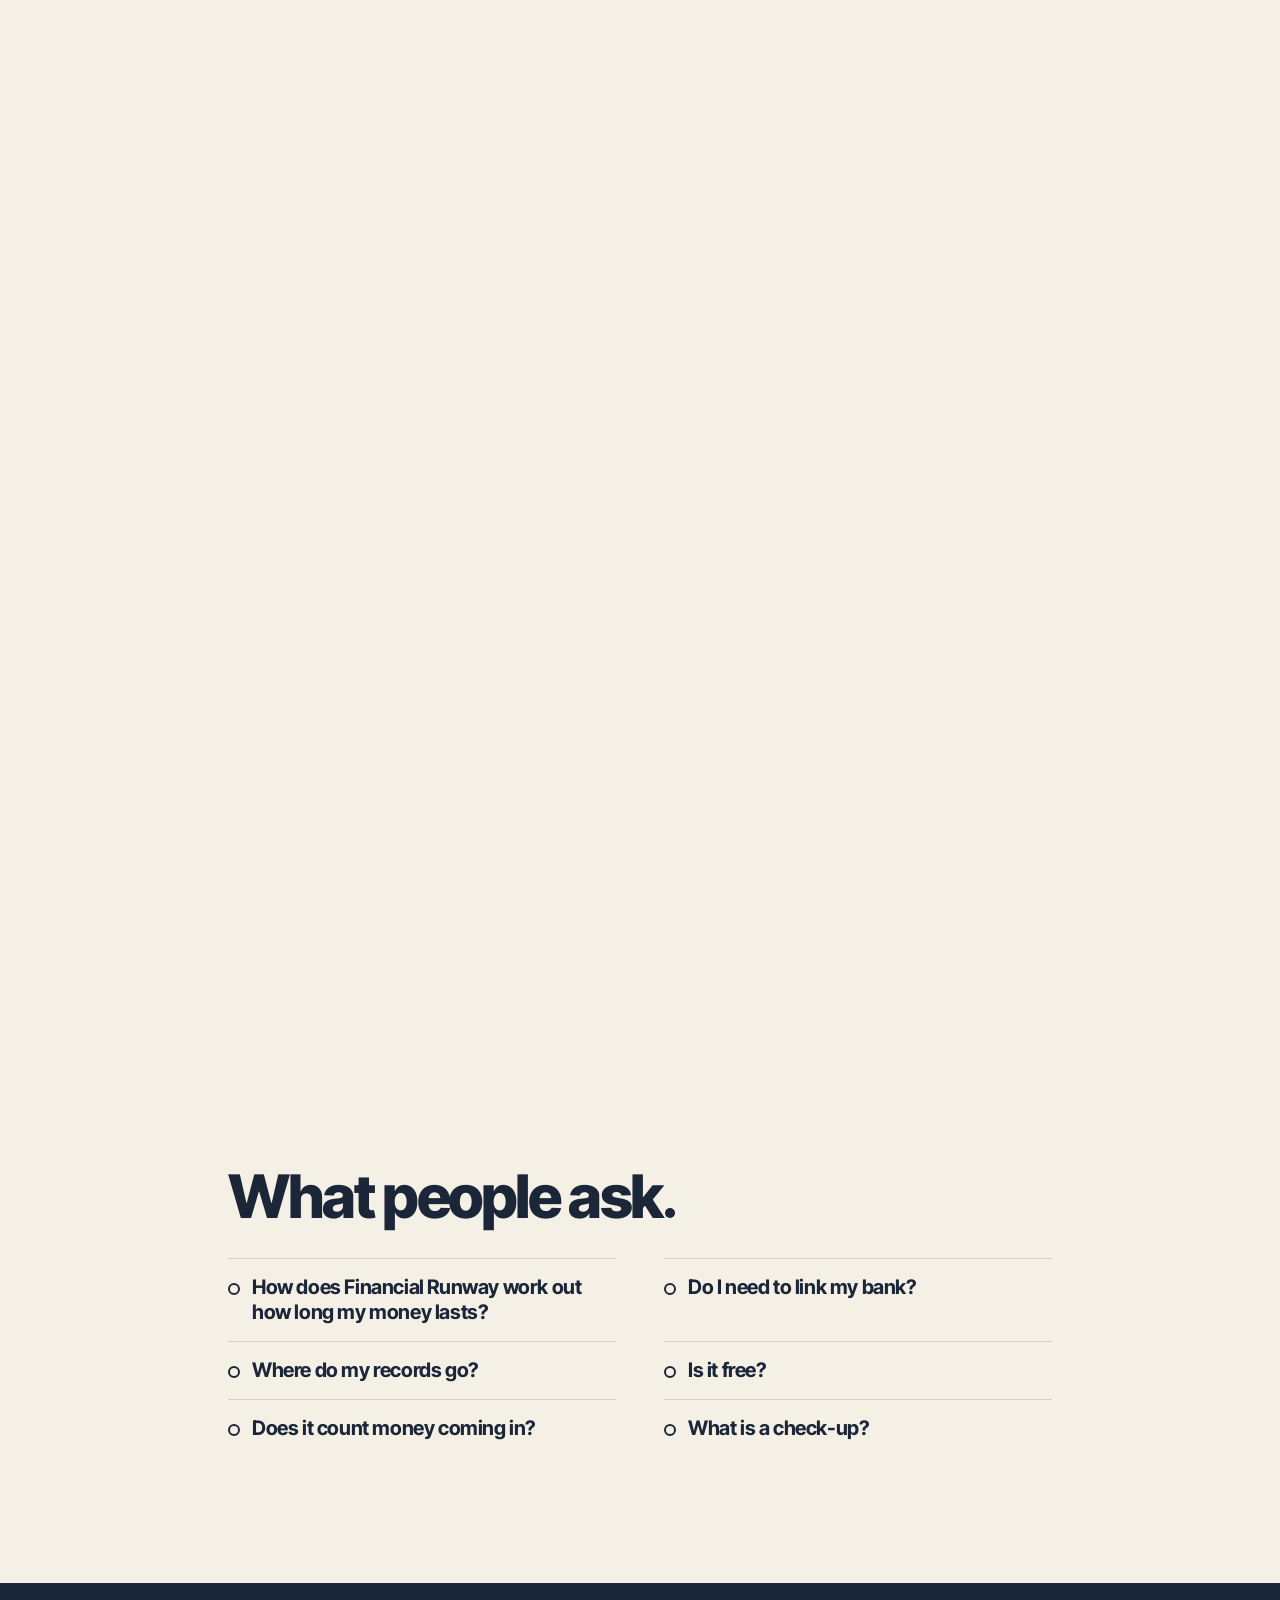
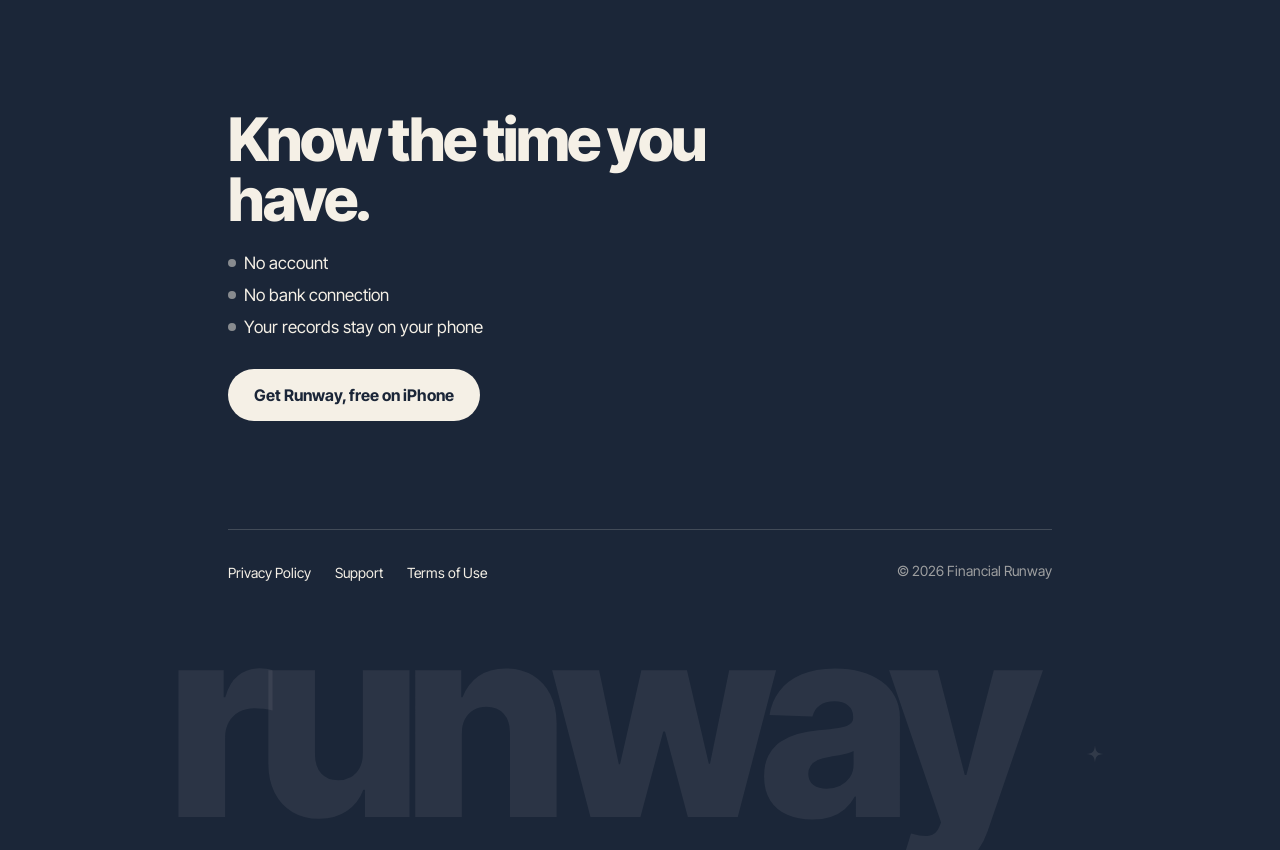
==== commit 48102f0e: "Merge remote-tracking branch 'origin/feat/faq-frame' into feat/one-circle # Conflicts: #	assets/home" ====
--- a/index.html
+++ b/index.html
@@ -117,11 +117,11 @@
   <h2 id="asks-h">What people ask<i class="pt" id="pt3">.</i></h2>
   <div class="qas">
     <details class="qa"><summary><h3>How does Financial Runway work out how long my money lasts?</h3></summary><p>You type what you have, what you owe and what you usually spend. Runway takes the money you can use, divides it by what goes out each month, and shows the months it lasts and the month it reaches.</p></details>
-    <details class="qa"><summary><h3>Does it count money coming in?</h3></summary><p>The main number leaves money coming in out, so it shows how long you would be fine if it stopped. Add your pay, a pension or pocket money, and a second line shows what it adds.</p></details>
     <details class="qa"><summary><h3>Do I need to link my bank?</h3></summary><p>No. There is no account to make and no bank login. You type your balances yourself, and nothing connects to your bank.</p></details>
-    <details class="qa"><summary><h3>What is a check-up?</h3></summary><p>Once a week you type today's balances. Runway compares them with what it expected and asks only about the differences, so the number stays true without writing down every spend.</p></details>
     <details class="qa"><summary><h3>Where do my records go?</h3></summary><p>They stay on your iPhone, in an encrypted database, and are never uploaded. Runway sends anonymous usage counts that never include amounts, balances, names or notes.</p></details>
     <details class="qa"><summary><h3>Is it free?</h3></summary><p>Yes. Financial Runway is free on iPhone.</p></details>
+    <details class="qa"><summary><h3>Does it count money coming in?</h3></summary><p>The main number leaves money coming in out, so it shows how long you would be fine if it stopped. Add your pay, a pension or pocket money, and a second line shows what it adds.</p></details>
+    <details class="qa"><summary><h3>What is a check-up?</h3></summary><p>Once a week you type today's balances. Runway compares them with what it expected and asks only about the differences, so the number stays true without writing down every spend.</p></details>
   </div>
 </section>
 
--- a/assets/home.css
+++ b/assets/home.css
@@ -56,7 +56,7 @@
 @media (max-width:799px) and (max-height:599px){.step .lead,.hint,.dots{display:none}}
 @media (max-width:799px){.wrap{width:60vw}.step{padding-top:0}.step>div{top:max(6vh,72px)}}
 /* after the story */
-.asks{position:relative;z-index:3;background:var(--paper);padding:14vh 24px;max-width:1080px;margin:0 auto}
+.asks{position:relative;z-index:3;background:var(--paper);padding:14vh 24px;max-width:824px;margin:0 auto;box-sizing:content-box}
 .qas{display:grid;grid-template-columns:repeat(auto-fit,minmax(300px,1fr));gap:0 var(--s6);align-items:start;margin-top:var(--s5)}
 /* questions only; an answer opens on tap and its ring fills; ink, so blue stays the one circle's */
 .qa{border-top:1px solid var(--line)}
